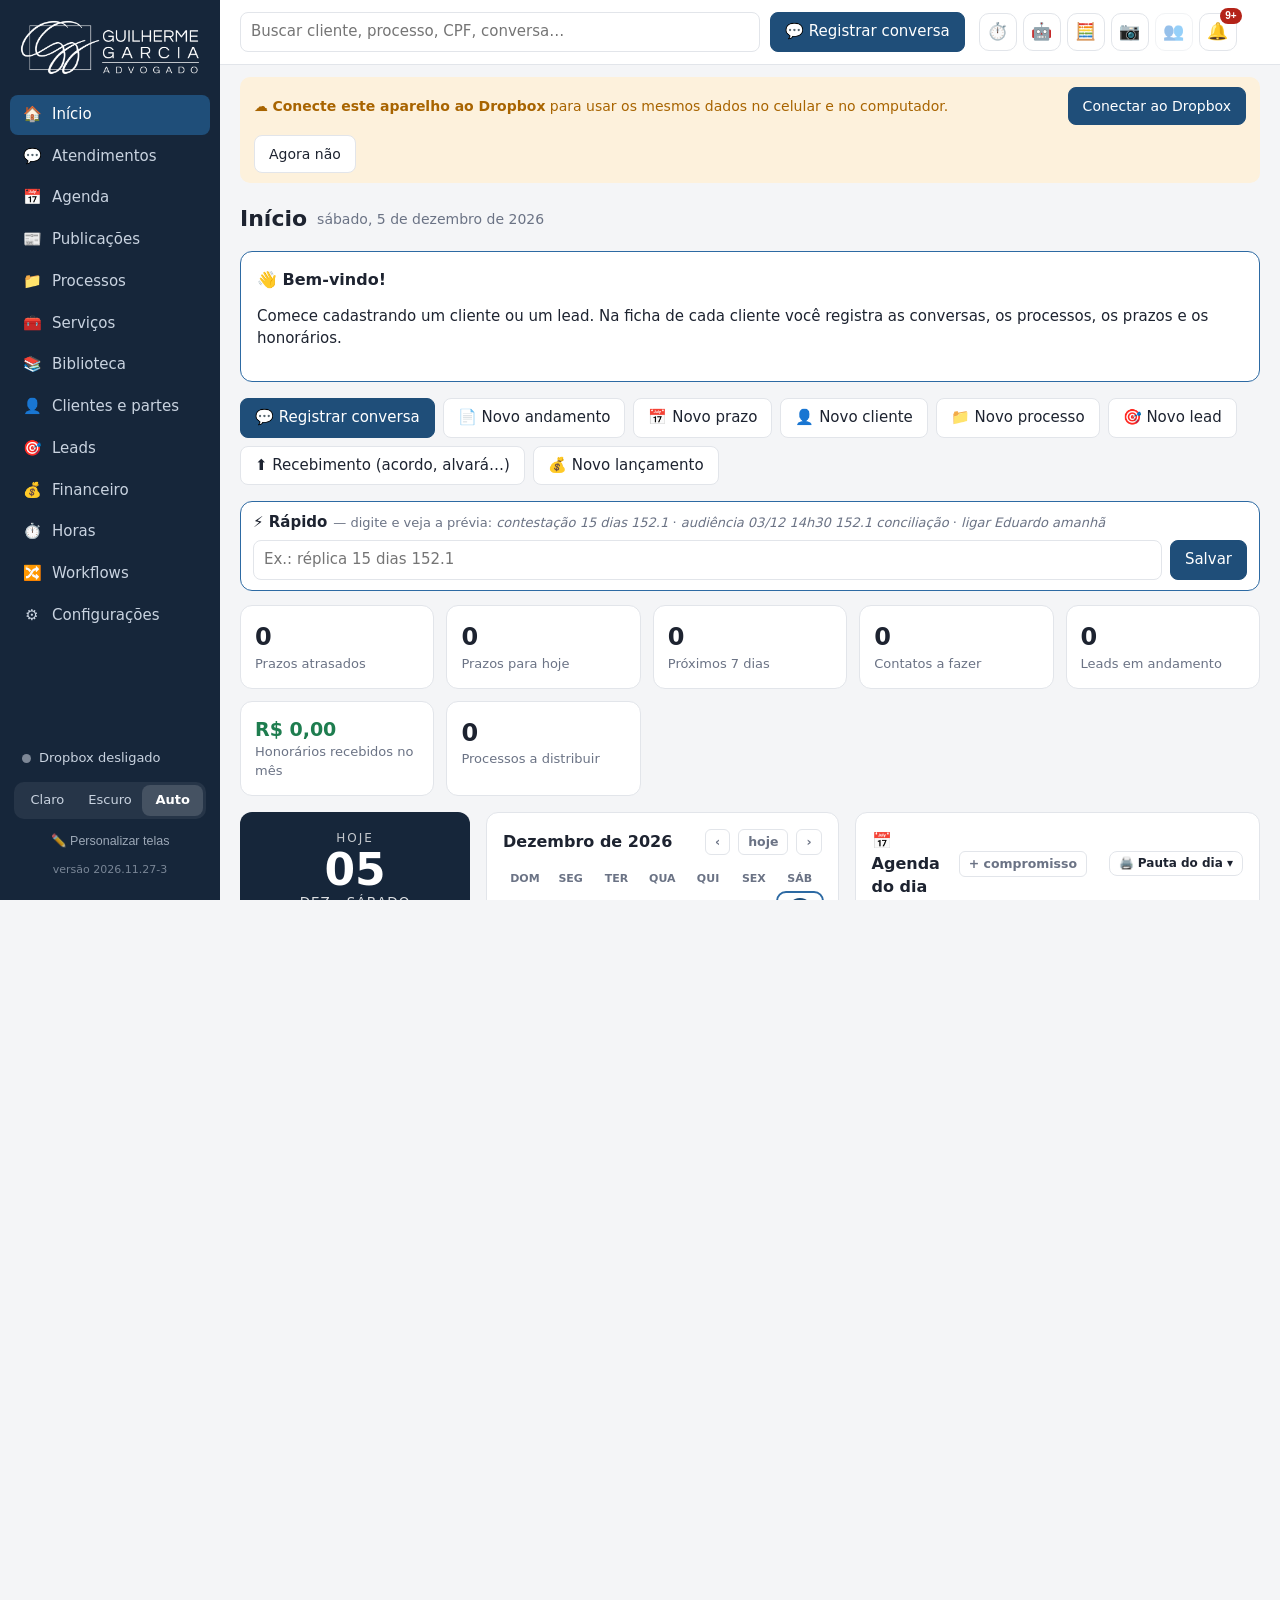
==== index.html @ a349a923 "Contatos (leads, retornos): caixa “Criar lembrete na Google Agenda” separada e desmarcada por padrão" ====
<!doctype html>
<html lang="pt-BR">
<head>
<meta charset="utf-8">
<meta name="viewport" content="width=device-width, initial-scale=1, viewport-fit=cover">
<meta name="theme-color" content="#16263a">
<meta name="apple-mobile-web-app-capable" content="yes">
<meta name="mobile-web-app-capable" content="yes">
<meta name="apple-mobile-web-app-status-bar-style" content="black">
<meta name="apple-mobile-web-app-title" content="Meu Escritório">
<link rel="manifest" href="manifest.webmanifest">
<link rel="apple-touch-icon" sizes="180x180" href="apple-touch-icon.png?v=2">
<link rel="apple-touch-icon-precomposed" sizes="180x180" href="apple-touch-icon-precomposed.png?v=2">
<link rel="icon" type="image/png" href="favicon-64.png?v=2">
<title>Meu Escritório</title>
<link rel="stylesheet" href="css/estilo.css?v=2026.11.27-3">
</head>
<body>
<div id="app">
  <aside id="side">
    <a class="brand" href="#/painel" title="Início"><img class="logo" alt="Guilherme Garcia Advogado"></a>
    <nav id="nav">
      <a href="#/painel" data-v="painel"><span class="ic">🏠</span>Início</a>
      <a href="#/conversas" data-v="conversas"><span class="ic">💬</span>Atendimentos<span class="count" id="cRet" hidden></span></a>
      <a href="#/agenda" data-v="agenda"><span class="ic">📅</span>Agenda<span class="count" id="cPrz" hidden></span></a>
      <a href="#/publicacoes" data-v="publicacoes"><span class="ic">📰</span>Publicações<span class="count" id="cPub" hidden></span></a>
      <a href="#/processos" data-v="processos"><span class="ic">📁</span>Processos</a>
      <a href="#/servicos" data-v="servicos"><span class="ic">🧰</span>Serviços</a>
      <a href="#/biblioteca" data-v="biblioteca"><span class="ic">📚</span>Biblioteca</a>
      <a href="#/pessoas" data-v="pessoas"><span class="ic">👤</span>Clientes e partes</a>
      <a href="#/leads" data-v="leads"><span class="ic">🎯</span>Leads<span class="count" id="cLead" hidden></span></a>
      <a href="#/financeiro" data-v="financeiro"><span class="ic">💰</span>Financeiro<span class="count" id="cFin" hidden></span></a>
      <a href="#/horas" data-v="horas"><span class="ic">⏱️</span>Horas</a>
      <a href="#/workflows" data-v="workflows"><span class="ic">🔀</span>Workflows<span class="count" id="bWf" hidden></span></a>
      <a href="#/config" data-v="config"><span class="ic">⚙️</span>Configurações</a>
    </nav>
    <div id="sideFoot">
      <button id="syncSide" data-act="syncSide" title="Sincronização com o Dropbox"><i class="dot"></i><span>Dropbox</span></button>
      <div class="temaSeg" role="group" aria-label="Aparência"><button data-act="temaSet" data-v="light">Claro</button><button data-act="temaSet" data-v="dark">Escuro</button><button data-act="temaSet" data-v="auto">Auto</button></div>
      <button class="menuOrg" data-act="menuOrg" title="Tela inicial (atalhos, indicadores, quadros) e menu lateral">✏️ Personalizar telas</button>
      <div id="versaoTxt" class="versao"></div>
    </div>
  </aside>
  <div id="sideBack"></div>
  <main>
    <header class="top">
      <button class="btn" id="menuBtn" aria-label="Menu">☰</button>
      <input id="busca" type="search" placeholder="Buscar cliente, processo, CPF, conversa…">
      <button class="btn" id="syncChip" data-act="syncChip" hidden></button>
      <button class="btn primary" id="quickConv" data-act="newConv" title="Atalho: Alt+N">💬 <span class="lbl">Registrar conversa</span></button>
      <div class="tbar" id="tbar"><span id="tsChip"></span><button class="ti" id="tsBtn" data-act="tsAbrir" title="Timesheet — cronômetro de horas">⏱️</button><button class="ti" id="asBtn" data-act="iaAbrir" title="Assistente IA (Claude)">🤖</button><button class="ti" id="clBtn" data-act="calcAbrir" title="Calculadora de prazos">🧮</button><button class="ti" id="dgBtn" data-act="digAbrir" title="Digitalizar documento (câmera ou imagem → PDF)">📷</button><button class="ti off" data-act="equipe" title="Comunicação interna (em breve)">👥</button><button class="ti" id="ntBtn" data-act="notifAbrir" title="Notificações">🔔<span class="bd" id="notifBd" hidden></span></button></div>
    </header>
    <div id="banner"></div>
    <div id="printHead"><img class="logo" alt="Guilherme Garcia Advogado"><div id="printInfo"></div></div>
    <section id="view"></section>
  </main>
</div>
<div id="modal" class="modal hidden"><div class="modal-box">
  <div class="modal-head"><h3 id="mTitle"></h3><button id="mClose" aria-label="Fechar">×</button></div>
  <form id="mForm" autocomplete="off"></form>
</div></div>
<nav id="tabbar" aria-label="Navegação">
  <a href="#/painel" data-v="painel"><span>🏠</span>Início</a>
  <a href="#/agenda" data-v="agenda"><span>📅</span>Agenda<b class="count" id="tbPrz" hidden></b></a>
  <div class="tbPlus"><button id="plusBtn" data-act="plusMenu" aria-label="Criar">+</button></div>
  <a href="#/processos" data-v="processos"><span>📁</span>Processos</a>
  <a href="#" data-v="menu" id="tbMenu"><span>☰</span>Mais<b class="count" id="tbMais" hidden></b></a>
</nav>
<div id="plusSheet" hidden><div class="psBox"><div class="psGr"></div><div class="psTit">Criar</div>
  <button data-act="rapidoAbrir"><i>⚡</i><span>Lançamento rápido<small>“contestação 15 dias 152.1”</small></span></button>
  <button data-act="newConv"><i>💬</i><span>Registrar conversa</span></button>
  <button data-act="tsAbrir"><i>⏱️</i><span>Cronômetro de horas</span></button>
  <button data-act="calcAbrir"><i>🧮</i><span>Calculadora de prazos</span></button>
  <button data-act="digAbrir"><i>📷</i><span>Digitalizar documento<small>foto → PDF, com recorte e filtros</small></span></button>
  <button data-act="newAnd"><i>📄</i><span>Novo andamento</span></button>
  <button data-act="newPrazo"><i>📅</i><span>Novo compromisso</span></button>
  <button data-act="newFin"><i>💰</i><span>Novo lançamento financeiro</span></button>
  <button data-act="newPessoa"><i>👤</i><span>Novo cliente</span></button>
</div></div>
<div id="bulk" hidden></div>
<div id="toast"></div>
<input type="file" id="importFile" accept=".json,application/json" hidden>

<script>
const VERSAO = '2026.11.27-3';
(function(){ try{ const t = localStorage.getItem('escritorio_tema'); if(t === 'light' || t === 'dark') document.documentElement.dataset.theme = t; }catch(e){} })();
</script>
<script src="js/aparencia.js?v=2026.11.27-3"></script>
<script src="js/logo.js?v=2026.11.27-3"></script>
<script src="js/base.js?v=2026.11.27-3"></script>
<script src="js/ia.js?v=2026.11.27-3"></script>
<script src="js/cadastros.js?v=2026.11.27-3"></script>
<script src="js/financeiro.js?v=2026.11.27-3"></script>
<script src="js/telas.js?v=2026.11.27-3"></script>
<script src="js/acoes.js?v=2026.11.27-3"></script>
<script src="js/plano-contas.js?v=2026.11.27-3"></script>
<script src="js/financeiro-contas.js?v=2026.11.27-3"></script>
<script src="js/participacoes.js?v=2026.11.27-3"></script>
<script src="js/financeiro-painel.js?v=2026.11.27-3"></script>
<script src="js/recebimentos.js?v=2026.11.27-3"></script>
<script src="js/servicos.js?v=2026.11.27-3"></script>
<script src="js/biblioteca.js?v=2026.11.27-3"></script>
<script src="js/relatorios.js?v=2026.11.27-3"></script>
<script src="js/dropbox.js?v=2026.11.27-3"></script>
<script src="js/publicacoes.js?v=2026.11.27-3"></script>
<script src="js/sugestao-prazos.js?v=2026.11.27-3"></script>
<script src="js/navegador.js?v=2026.11.27-3"></script>
<script src="js/timesheet.js?v=2026.11.27-3"></script>
<script src="js/campos.js?v=2026.11.27-3"></script>
<script src="js/pessoas-campos.js?v=2026.11.27-3"></script>
<script src="js/lote.js?v=2026.11.27-3"></script>
<script src="js/colunas.js?v=2026.11.27-3"></script>
<script src="js/notificacoes.js?v=2026.11.27-3"></script>
<script src="js/assistente.js?v=2026.11.27-3"></script>
<script src="js/calculadora.js?v=2026.11.27-3"></script>
<script src="js/digitalizar.js?v=2026.11.27-3"></script>
<script src="js/digitalizar-marcar.js?v=2026.11.27-3"></script>
<script src="js/importar-antigos.js?v=2026.11.27-3"></script>
<script src="js/cadastro-link.js?v=2026.11.27-3"></script>
<script src="js/compromissos.js?v=2026.11.27-3"></script>
<script src="js/workflows.js?v=2026.11.27-3"></script>
<script src="js/backup.js?v=2026.11.27-3"></script>
<script src="js/verificacao.js?v=2026.11.27-3"></script>
<script src="js/google-agenda.js?v=2026.11.27-3"></script>
<script src="js/rapido-e-celular.js?v=2026.11.27-3"></script>
<script src="js/publicacoes-fontes.js?v=2026.11.27-3"></script>
<script src="js/inicio.js?v=2026.11.27-3"></script>
</body>
</html>
---- css/estilo.css ----
/* Meu Escritório — visual (claro/escuro, celular, impressão) */
:root{
  --bg:#f4f5f7;--panel:#fff;--text:#1d2330;--muted:#6b7385;--line:#e2e5ea;
  --pri:#1f4e79;--pri2:#2d6aa3;--priSoft:#e7eff8;--ok:#1e7d4f;--okSoft:#e3f4ea;
  --warn:#a86400;--warnSoft:#fdf1dc;--bad:#b42318;--badSoft:#fde8e6;--side:#16263a;--sideText:#c9d3e0;
  --priText:#fff;--acc:var(--pri);--accText:#fff;--onSide:#fff;--sideHover:rgba(255,255,255,.07);--sideChip:rgba(255,255,255,.14);--sideLinha:rgba(255,255,255,.25);--sideAlerta:#ff8a80;--logoFiltro:invert(1);
}
@media (prefers-color-scheme: dark){:root:not([data-theme="light"]){
  --bg:#12161d;--panel:#1b212b;--text:#e6e9ef;--muted:#9aa3b2;--line:#2c3441;
  --pri:#5b9bd5;--pri2:#7fb2e0;--priSoft:#1f2d3d;--ok:#4cc38a;--okSoft:#17302a;
  --warn:#e3a33b;--warnSoft:#33281a;--bad:#f07167;--badSoft:#3a1f1f;--side:#0d1117;--sideText:#aeb8c6;}}
:root[data-theme="dark"]{
  --bg:#12161d;--panel:#1b212b;--text:#e6e9ef;--muted:#9aa3b2;--line:#2c3441;
  --pri:#5b9bd5;--pri2:#7fb2e0;--priSoft:#1f2d3d;--ok:#4cc38a;--okSoft:#17302a;
  --warn:#e3a33b;--warnSoft:#33281a;--bad:#f07167;--badSoft:#3a1f1f;--side:#0d1117;--sideText:#aeb8c6;color-scheme:dark}
:root[data-theme="light"]{color-scheme:light}
#temaBtn{font-size:16px;padding:6px 10px;line-height:1;margin-left:auto}
*{box-sizing:border-box}
html,body{margin:0;height:100%}
body{background:var(--bg);color:var(--text);font:15px/1.45 system-ui,-apple-system,"Segoe UI",Roboto,Arial,sans-serif}
a{color:var(--pri);text-decoration:none}a:hover{text-decoration:underline}
#app{display:flex;min-height:100vh}
aside{width:220px;flex-shrink:0;background:var(--side);color:var(--sideText);padding:18px 10px;position:sticky;top:0;height:100vh;overflow:auto}
.brand{display:block;padding:2px 10px 20px}
.brand img{display:block;width:100%;max-width:190px;filter:var(--logoFiltro)}
#printHead{display:none}
nav a{display:flex;gap:10px;align-items:center;white-space:nowrap;color:var(--sideText);padding:9px 12px;border-radius:8px;margin-bottom:2px}
nav a:hover{background:var(--sideHover);text-decoration:none}
nav a.on{background:var(--acc);color:var(--accText)}
nav .ic{width:20px;text-align:center}
nav .count{margin-left:auto;background:var(--bad);color:#fff;border-radius:10px;font-size:11px;padding:1px 7px;font-weight:600;min-width:20px;text-align:center}
nav .count.calm{background:var(--sideChip);color:var(--onSide)}
main{flex:1;min-width:0;display:flex;flex-direction:column}
header.top{display:flex;gap:10px;align-items:center;padding:12px 20px;background:var(--panel);border-bottom:1px solid var(--line);position:sticky;top:0;z-index:5}
#menuBtn{display:none}
#busca{flex:1;max-width:520px}
#view{padding:20px;max-width:1300px;width:100%}
h1{font-size:22px;margin:0 0 16px;display:flex;gap:10px;align-items:center;flex-wrap:wrap}
h1 .btn{font-size:14.5px;font-weight:400}
h1 small{font-size:14px;color:var(--muted);font-weight:400}
h2{font-size:16px;margin:0 0 12px;display:flex;align-items:center;gap:8px}
h2 .sp,.sp{flex:1}
input,select,textarea{font:inherit;color:var(--text);background:var(--panel);border:1px solid var(--line);border-radius:8px;padding:8px 10px;width:100%}
textarea{resize:vertical}
input:focus,select:focus,textarea:focus{outline:2px solid var(--pri2);outline-offset:-1px;border-color:transparent}
input[type=checkbox]{width:auto;transform:scale(1.2);cursor:pointer}
input[type=radio]{width:auto;flex:0 0 auto;transform:scale(1.15);cursor:pointer;margin:0}
.impParte{display:flex!important;gap:8px;align-items:center;justify-content:flex-start;padding:3px 0;cursor:pointer;font-weight:400}
.btn{font:inherit;border:1px solid var(--line);background:var(--panel);color:var(--text);padding:8px 14px;border-radius:8px;cursor:pointer;white-space:nowrap}
.btn:hover{border-color:var(--pri2)}
.btn.primary{background:var(--pri);border-color:var(--pri);color:var(--priText)}
.btn.primary:hover{background:var(--pri2)}
.btn.danger{color:var(--bad);border-color:var(--bad);background:transparent}
.btn.ok{background:var(--ok);border-color:var(--ok);color:#fff}
.mini{font:inherit;font-size:12.5px;border:1px solid var(--line);background:transparent;color:var(--muted);padding:3px 9px;border-radius:6px;cursor:pointer;white-space:nowrap}
.mini:hover{color:var(--pri);border-color:var(--pri)}
.card{background:var(--panel);border:1px solid var(--line);border-radius:12px;padding:16px;margin-bottom:16px}
.grid2{display:grid;grid-template-columns:1fr 1fr;gap:16px}
.grid2>.card{margin-bottom:0}
.cols{display:grid;grid-template-columns:3fr 2fr;gap:16px;align-items:start}
.stack>.card{margin-bottom:16px}
.stats{display:grid;grid-template-columns:repeat(auto-fit,minmax(170px,1fr));gap:12px;margin-bottom:16px}
.stat{background:var(--panel);border:1px solid var(--line);border-radius:12px;padding:14px;cursor:pointer;color:inherit}
.stat:hover{border-color:var(--pri2);text-decoration:none}
.stat .n{font-size:24px;font-weight:700}
.stat .l{color:var(--muted);font-size:13px}
.stat.bad .n{color:var(--bad)}.stat.warn .n{color:var(--warn)}.stat.ok .n{color:var(--ok)}
.quick{display:flex;gap:8px;flex-wrap:wrap;margin-bottom:16px}
.toolbar{display:flex;gap:8px;flex-wrap:wrap;margin-bottom:14px;align-items:center}
.toolbar input,.toolbar select{width:auto;min-width:160px}
.toolbar input[type=search]{flex:1;min-width:200px}
.toolbar input[type=checkbox]{min-width:0}
.toolbar .chk{white-space:nowrap}
table{width:100%;border-collapse:collapse}
th{text-align:left;font-size:12.5px;color:var(--muted);font-weight:600;padding:8px 10px;border-bottom:1px solid var(--line);white-space:nowrap}
td{padding:9px 10px;border-bottom:1px solid var(--line);vertical-align:top}
tr[data-href]{cursor:pointer}tr[data-href]:hover td{background:var(--priSoft)}
.tablewrap{overflow-x:auto}
.right{text-align:right}.nowrap{white-space:nowrap}
.muted{color:var(--muted)}.small{font-size:13px}
.tag{display:inline-block;font-size:11.5px;padding:1px 8px;border-radius:10px;background:var(--priSoft);color:var(--pri);white-space:nowrap;font-weight:500}
.tag.ok{background:var(--okSoft);color:var(--ok)}.tag.bad{background:var(--badSoft);color:var(--bad)}.tag.warn{background:var(--warnSoft);color:var(--warn)}.tag.grey{background:var(--bg);color:var(--muted)}
.li{display:flex;gap:10px;align-items:flex-start;padding:9px 0;border-bottom:1px solid var(--line)}
.li:last-child{border-bottom:0}
.li .grow{flex:1;min-width:0}
.li .sub{font-size:13px;color:var(--muted)}
.li.late b{color:var(--bad)}.li.today b{color:var(--warn)}
.li.done b{text-decoration:line-through;color:var(--muted)}
.empty{color:var(--muted);font-size:14px;padding:6px 0}
.tl{position:relative}
.tl-item{border-left:3px solid var(--pri);background:var(--bg);border-radius:0 10px 10px 0;padding:10px 14px;margin-bottom:10px}
.tl-item.and{border-left-color:var(--muted)}
.tl-item.lead{border-left-color:var(--warn)}
.tl-meta{font-size:12.5px;color:var(--muted);display:flex;gap:6px;flex-wrap:wrap;align-items:center}
.tl-title{font-weight:600;margin-top:3px}
.tl-body{margin-top:4px;white-space:normal;word-wrap:break-word}
.tl-next{margin-top:8px;font-size:13.5px;padding:6px 10px;border-radius:8px;background:var(--warnSoft);color:var(--warn);display:flex;gap:8px;align-items:center;flex-wrap:wrap}
.tl-next.done{background:var(--okSoft);color:var(--ok)}
.tl-next.late{background:var(--badSoft);color:var(--bad)}
.tl-actions{margin-top:6px;display:flex;gap:6px}
.info{display:grid;grid-template-columns:repeat(auto-fill,minmax(210px,1fr));gap:10px 20px}
.info > div > span:first-child{display:block;font-size:12px;color:var(--muted)}
.info .full{grid-column:1/-1}
.tabs{display:flex;gap:4px;border-bottom:1px solid var(--line);margin-bottom:14px;flex-wrap:wrap}
.tabs button{font:inherit;background:none;border:0;padding:9px 14px;cursor:pointer;color:var(--muted);border-bottom:2px solid transparent;margin-bottom:-1px}
.tabs button.on{color:var(--pri);border-bottom-color:var(--pri);font-weight:600}
.kanban{display:grid;grid-template-columns:repeat(6,minmax(200px,1fr));gap:12px;overflow-x:auto;padding-bottom:10px}
.kcol{background:var(--panel);border:1px solid var(--line);border-radius:12px;padding:10px;min-height:200px}
.kcol.over{outline:2px dashed var(--pri2)}
.kcol h3{font-size:13.5px;margin:0 0 10px;display:flex;justify-content:space-between}
.kcard{background:var(--bg);border:1px solid var(--line);border-radius:10px;padding:10px;margin-bottom:8px;cursor:grab;font-size:13.5px}
.kcard:hover{border-color:var(--pri2)}
.kcard b{display:block;font-size:14.5px}
.kcard .kact{display:flex;gap:4px;margin-top:6px}
#banner:empty{display:none}
.bn{margin:12px 20px 0;padding:10px 14px;border-radius:10px;background:var(--warnSoft);color:var(--warn);display:flex;gap:10px;align-items:center;flex-wrap:wrap;font-size:14px}
.bn.ok{background:var(--okSoft);color:var(--ok)}
.bn.bad{background:var(--badSoft);color:var(--bad)}
.modal{position:fixed;inset:0;background:rgba(10,15,25,.55);display:flex;align-items:flex-start;justify-content:center;padding:30px 12px;z-index:50;overflow:auto}
.modal.hidden{display:none}
.modal-box{background:var(--panel);border-radius:14px;width:100%;max-width:760px;box-shadow:0 20px 60px rgba(0,0,0,.3)}
.modal-head{display:flex;align-items:center;padding:14px 18px;border-bottom:1px solid var(--line)}
.modal-head h3{margin:0;flex:1;font-size:17px}
.modal-head button{font-size:24px;background:none;border:0;color:var(--muted);cursor:pointer;line-height:1}
#mForm{padding:16px 18px;display:grid;grid-template-columns:1fr 1fr;gap:12px 14px}
.fld label{display:block;font-size:13px;color:var(--muted);margin-bottom:4px}
.fld.full{grid-column:1/-1}
.fld .row{display:flex;gap:6px}
.chk{display:flex!important;gap:8px;align-items:center;color:var(--text)!important;font-size:14.5px!important;cursor:pointer}
.mfoot{grid-column:1/-1;display:flex;gap:8px;padding-top:6px;border-top:1px solid var(--line);margin-top:4px;padding-top:14px}
.sect{grid-column:1/-1;font-weight:600;font-size:13.5px;color:var(--pri);border-top:1px dashed var(--line);padding-top:10px;margin-top:2px}
.calc{display:flex;gap:6px;align-items:center;flex-wrap:wrap;font-size:13px;color:var(--muted);background:var(--bg);padding:8px 10px;border-radius:8px}
.calc input,.calc select{width:auto;padding:4px 6px}
#bulk{position:fixed;bottom:16px;left:50%;transform:translateX(-50%);background:var(--panel);border:2px solid var(--pri);border-radius:12px;padding:10px 14px;display:flex;gap:10px;align-items:center;flex-wrap:wrap;box-shadow:0 10px 30px rgba(0,0,0,.25);z-index:45;width:max-content;max-width:calc(100% - 24px)}
body.hasbulk #view{padding-bottom:110px}
#bulk[hidden]{display:none}
td.sel,th.sel{width:28px;padding-right:0}
#toast{position:fixed;bottom:20px;left:50%;transform:translateX(-50%);background:var(--side);color:var(--onSide);padding:10px 18px;border-radius:10px;box-shadow:0 8px 24px rgba(0,0,0,.25);opacity:0;transition:opacity .25s;pointer-events:none;z-index:60}
#toast.show{opacity:1}
.hl{background:var(--warnSoft)}
.hojeWrap{display:grid;grid-template-columns:230px minmax(300px,1fr) minmax(320px,1.15fr);gap:16px;margin-bottom:16px}
.hojeBox{background:var(--side);color:var(--onSide);border-radius:12px;padding:18px 16px;display:flex;flex-direction:column}
.hojeBox .lbl{font-size:12px;letter-spacing:2px;opacity:.75;text-align:center}
.hojeBox .dia{font-size:44px;font-weight:700;text-align:center;line-height:1.05}
.hojeBox .mes{font-size:13.5px;text-align:center;opacity:.85;margin-bottom:14px;text-transform:uppercase;letter-spacing:1px}
.hojeBox a{display:flex;justify-content:space-between;align-items:center;color:var(--onSide);padding:8px 2px;border-bottom:1px dashed var(--sideLinha);font-size:13.5px}
.hojeBox a:hover{text-decoration:none;background:var(--sideHover)}
.hojeBox a b{font-size:17px;min-width:26px;text-align:right}
.hojeBox a.alerta b{color:var(--sideAlerta)}
.calGrid{display:grid;grid-template-columns:repeat(7,1fr);gap:2px;text-align:center}
.calGrid .dw{font-size:11px;color:var(--muted);font-weight:600;padding:4px 0}
.calGrid .d{padding:5px 0 3px;border-radius:8px;cursor:pointer;font-size:13.5px;min-height:38px}
.calGrid .d:hover{background:var(--priSoft)}
.calGrid .d.fora{color:var(--muted);opacity:.45}
.calGrid .d.fds{color:var(--muted)}
.calGrid .d.fer{color:var(--bad)}
.calGrid .d.hoje span.n{background:var(--pri);color:var(--priText);border-radius:50%;display:inline-block;width:26px;height:26px;line-height:26px}
.calGrid .d.sel{outline:2px solid var(--pri2)}
.dots{display:flex;gap:2px;justify-content:center;margin-top:2px;height:6px}
.dots i,.legenda i{width:6px;height:6px;border-radius:50%;display:inline-block}
.c-prazo{background:var(--bad)}.c-aud{background:var(--warn)}.c-ret{background:var(--pri2)}.c-fin{background:var(--ok)}.c-reu{background:#8e6bbf}
.legenda{display:flex;gap:12px;flex-wrap:wrap;font-size:11.5px;color:var(--muted);margin-top:8px}
.legenda span{display:inline-flex;gap:4px;align-items:center}
.agItem{display:flex;gap:10px;padding:9px 0;border-bottom:1px solid var(--line);align-items:flex-start}
.agItem:last-child{border-bottom:0}
.agItem .hr{min-width:46px;font-weight:700;font-size:13px;color:var(--pri)}
.agItem .bar{width:4px;align-self:stretch;border-radius:4px}
.clamp{display:-webkit-box;-webkit-line-clamp:3;-webkit-box-orient:vertical;overflow:hidden}
.verMais{font:inherit;font-size:12.5px;color:var(--pri);cursor:pointer;background:none;border:0;padding:0;margin-top:2px}
.pgrid{display:grid;grid-template-columns:repeat(3,minmax(0,1fr));gap:6px 16px}
.pgrid label{display:flex;gap:8px;align-items:center;font-size:14px;color:var(--text);cursor:pointer}
.psec{font-weight:700;margin:14px 0 8px;padding-bottom:6px;border-bottom:1px solid var(--line)}
@media (max-width:1100px){.hojeWrap{grid-template-columns:230px 1fr}.hojeWrap>.agenda{grid-column:1/-1}}
@media (max-width:640px){.hojeWrap{grid-template-columns:1fr}.pgrid{grid-template-columns:1fr}}
@media print{.personalizar,.verMais{display:none!important}.clamp{display:block;-webkit-line-clamp:unset}}
.lsBox{display:grid;grid-template-columns:260px 1fr;gap:16px;align-items:start}.lsNav a{display:block;padding:8px 10px;border-radius:8px;color:var(--text);font-size:14px}.lsNav a:hover{background:var(--bg);text-decoration:none}.lsNav a.on{background:var(--priSoft);color:var(--pri);font-weight:600}
.lsItem{display:flex;gap:6px;align-items:center;padding:6px 0;border-bottom:1px solid var(--line)}.lsItem .lsV{flex:1}.lsItem .lsV[readonly]{background:var(--bg);color:var(--muted)}
@media (max-width:760px){.lsBox{grid-template-columns:1fr}}
.seg{display:inline-flex;border:1px solid var(--line);border-radius:9px;overflow:hidden}.seg button{font:inherit;font-size:13.5px;border:0;background:var(--panel);padding:7px 14px;cursor:pointer;color:var(--muted)}.seg button.on{background:var(--pri);color:var(--priText)}
.bigCal{display:grid;grid-template-columns:repeat(7,minmax(0,1fr));border:1px solid var(--line);border-radius:10px;overflow:hidden}
.bigCal .h{background:var(--bg);font-size:12px;font-weight:600;color:var(--muted);padding:6px;text-align:center;border-bottom:1px solid var(--line);text-transform:capitalize}
.bigCal .c{min-height:104px;border-right:1px solid var(--line);border-bottom:1px solid var(--line);padding:4px 5px;font-size:12px;cursor:pointer}
.bigCal .c:hover{background:var(--priSoft)}.bigCal .c:nth-child(7n){border-right:0}.bigCal .c.fora{background:var(--bg);opacity:.55}.bigCal .c .dn{text-align:right;color:var(--muted);font-size:12px}.bigCal .c.fer .dn{color:var(--bad)}.bigCal .c.hoje .dn b{background:var(--pri);color:var(--priText);border-radius:50%;padding:1px 6px}
.chip{display:block;border-radius:5px;padding:2px 5px;margin-top:3px;font-size:11.5px;white-space:nowrap;overflow:hidden;text-overflow:ellipsis;color:#fff;cursor:pointer}
.chip.calBar{border-radius:0;margin-left:-5px;margin-right:-6px;position:relative;white-space:nowrap}.chip.calBar.bIni{margin-left:0;border-top-left-radius:5px;border-bottom-left-radius:5px}.chip.calBar.bFim{margin-right:0;border-top-right-radius:5px;border-bottom-right-radius:5px}
.chip.calVazio{visibility:hidden;pointer-events:none}.chip.calFatal{background:#c0392b;font-weight:600}
.kb{display:grid;gap:10px;overflow-x:auto;padding:12px;border-radius:14px;background:linear-gradient(160deg,#16263a,#2b3f55)}
.kbc{background:#1f2933;border-radius:12px;padding:10px;color:#e6e9ef;align-self:start;min-height:80px}.kbc.over{outline:2px dashed #7fb2e0}
.kbc h3{font-size:13.5px;margin:2px 4px 10px;display:flex;justify-content:space-between;gap:6px}
.kcd{background:#2d3a46;border-radius:9px;padding:8px 10px;margin-bottom:8px;font-size:13.5px;line-height:1.35;cursor:grab}.kcd:hover{background:#34445a}.kcd.feito{opacity:.55}.kcd.feito .ktit{text-decoration:line-through}
.kcd .lb{height:6px;width:42px;border-radius:4px;margin-top:4px}.kcd .ktit{cursor:pointer;margin:4px 0}
.kcd .meta{display:flex;gap:6px;align-items:center;margin-top:4px;font-size:12px;flex-wrap:wrap}
.kcd .kbtn{color:#cfd6de;border-color:#56677a;padding:1px 7px}.kcd .kbtn:hover{color:#fff;border-color:#9fb3c8}
.due{border-radius:5px;padding:1px 6px;font-size:12px}.due.late{background:#c0392b;color:#fff}.due.ok{background:#2e9d5a;color:#fff}.due.n{color:#b9c2cc}
.kbadd{color:#b9c2cc;font-size:13.5px;padding:6px 4px;cursor:pointer}.kbadd:hover{color:#fff}
.mstrip{display:flex;gap:6px;overflow-x:auto}.mstrip .m{min-width:90px;border:1px solid var(--line);border-radius:10px;padding:6px;text-align:center;font-size:12px;background:var(--panel);cursor:pointer}.mstrip .m:hover{border-color:var(--pri2)}.mstrip .m b{display:block;font-size:13px}.mstrip .m.atual{border-color:var(--pri2)}.mstrip .m.on{background:var(--pri);color:var(--priText);border-color:var(--pri)}.mstrip .m .up{color:var(--ok)}.mstrip .m .dn{color:var(--bad)}.mstrip .m .pd{opacity:.7}.mstrip .m.on .up,.mstrip .m.on .dn{color:#fff}
.fin3{grid-template-columns:repeat(3,minmax(0,1fr))!important;margin-top:4px}
.cmp{display:flex;gap:18px;align-items:flex-end;height:150px;padding:0 10px}.cmp .g{flex:1;display:flex;flex-direction:column;align-items:center;font-size:12px;text-align:center}.cmp .bars{display:flex;gap:6px;align-items:flex-end;height:120px}.cmp .bars div{width:26px;border-radius:4px 4px 0 0}
.var{font-size:12px;border-radius:10px;padding:1px 7px;white-space:nowrap}.var.up{background:var(--okSoft);color:var(--ok)}.var.dn{background:var(--badSoft);color:var(--bad)}
@media (max-width:1100px){.fin3{grid-template-columns:1fr!important}}
.iaBox{background:var(--warnSoft);border:1px solid rgba(168,100,0,.25);border-radius:12px;padding:12px 14px}.iaBox.iaOff{padding:10px 14px}
.iaFiles{display:flex;gap:6px;flex-wrap:wrap;margin-top:8px}.iaChip{display:inline-flex;gap:6px;align-items:center;background:var(--panel);border:1px solid var(--line);border-radius:8px;padding:3px 6px;font-size:12.5px}.iaChip img{height:28px;border-radius:4px}.iaChip button{border:0;background:none;cursor:pointer;color:var(--muted)}
.iaFill input,.iaFill select,.iaFill textarea,input.iaFill,select.iaFill,textarea.iaFill{background:var(--warnSoft)!important;border-color:var(--warn)!important}
#syncChip{font-size:13px;padding:7px 10px;white-space:nowrap}
#syncChip.sBad{border-color:var(--bad);color:var(--bad)}
#syncChip.sOk{color:var(--ok)}
#sideBack{display:none}
@media (max-width:900px){
  #sideBack.on{display:block;position:fixed;inset:0;background:rgba(0,0,0,.35);z-index:47}
  aside{position:fixed;left:-240px;z-index:48;transition:left .2s}  /* acima da barra de baixo, para o rodapé (Dropbox e aparência) ficar visível */
  aside.open{left:0;box-shadow:0 0 40px rgba(0,0,0,.4)}
  #menuBtn{display:inline-block}
  .grid2,.cols{grid-template-columns:1fr}
  #mForm{grid-template-columns:1fr}
  #view{padding:14px}
  header.top{padding:10px 14px}
  #quickConv .lbl{display:none}
}
@media (max-width:640px){
  input,select,textarea{font-size:16px}
  body{font-size:14.5px}
  header.top{gap:6px;padding:8px 10px;padding-top:max(8px, env(safe-area-inset-top))}
  #busca{min-width:0}
  #syncChip .lbl{display:none}
  #view{padding:10px 10px 90px}
  h1{font-size:19px;gap:6px}
  h1 .btn{font-size:13px;padding:6px 10px}
  .card{padding:12px;border-radius:10px}
  .stats{grid-template-columns:repeat(2,minmax(0,1fr));gap:8px}
  .stat{padding:10px}.stat .n{font-size:18px!important}
  th,td{padding:7px 6px}
  table{font-size:13.5px}
  .toolbar input,.toolbar select{min-width:0;flex:1 1 140px}
  .modal{padding:0}
  .modal-box{border-radius:0;min-height:100vh;max-width:none}
  #mForm{padding:12px}
  .mfoot{position:sticky;bottom:0;background:var(--panel);padding-bottom:max(12px, env(safe-area-inset-bottom))}
  .bn{margin:8px 10px 0}
  .kanban{grid-template-columns:repeat(6,minmax(230px,1fr))}
  .tabs button{padding:8px 9px;font-size:13.5px}
  #bulk{bottom:8px;gap:6px;padding:8px}
  #bulk .btn{padding:6px 9px;font-size:13px}
}
@media print{
  aside,header.top,#banner,#bulk,#toast,.btn,.mini,.tabs,.quick,.tl-actions,.toolbar,td.sel,th.sel,.kact,details,.noprint{display:none!important}
  #printHead{display:flex!important;justify-content:space-between;align-items:flex-end;border-bottom:1.5px solid #000;padding:0 0 10px;margin:0 0 16px}
  #printHead img{height:64px;width:auto;filter:none}
  #printInfo{font-size:11px;color:#444;text-align:right}
  #view{padding:0;max-width:none}.tablewrap{overflow:visible}
  a{color:#000;text-decoration:none}.tag{border:1px solid #bbb}
  .stat{border:1px solid #ccc;break-inside:avoid}.tl-item,.li,tr{break-inside:avoid}
  @page{margin:14mm}
  body{background:#fff;color:#000}.card{border:0;padding:0}
}

/* ===== Celular / app ===== */
html{-webkit-text-size-adjust:100%;text-size-adjust:100%;background:var(--bg);overflow-x:hidden;overscroll-behavior:none}
body{overflow-x:hidden;overscroll-behavior:none;-webkit-tap-highlight-color:transparent}
main{overflow-x:clip}
#app{min-height:100dvh}
.mstrip{min-width:0;scrollbar-width:thin}
.modal{overscroll-behavior:contain}
#tabbar{display:none}
@media (max-width:900px){
  aside{height:100dvh;padding-top:max(18px, env(safe-area-inset-top));padding-bottom:max(18px, env(safe-area-inset-bottom));overscroll-behavior:contain}
  header.top{padding-left:max(14px, env(safe-area-inset-left));padding-right:max(14px, env(safe-area-inset-right))}
  #view{padding-left:max(14px, env(safe-area-inset-left));padding-right:max(14px, env(safe-area-inset-right))}
}
@media (max-width:640px){
  header.top{padding-left:max(10px, env(safe-area-inset-left));padding-right:max(10px, env(safe-area-inset-right))}
  #view{padding-left:max(10px, env(safe-area-inset-left));padding-right:max(10px, env(safe-area-inset-right));padding-bottom:calc(84px + env(safe-area-inset-bottom))}
  #tabbar{display:flex;position:fixed;left:0;right:0;bottom:0;z-index:30;background:var(--panel);border-top:1px solid var(--line);padding:4px max(4px, env(safe-area-inset-right)) max(4px, env(safe-area-inset-bottom)) max(4px, env(safe-area-inset-left));box-shadow:0 -4px 16px rgba(0,0,0,.06)}
  #tabbar a{flex:1;display:flex;flex-direction:column;align-items:center;gap:1px;padding:5px 2px;font-size:11px;color:var(--muted);border-radius:8px;position:relative;text-decoration:none}
  #tabbar a span{font-size:19px;line-height:1.1}
  #tabbar a.on{color:var(--pri);font-weight:600;background:var(--priSoft)}
  #tabbar .count{position:absolute;top:1px;left:calc(50% + 6px);background:var(--bad);color:#fff;border-radius:9px;font-size:10px;padding:0 5px;font-weight:600;line-height:16px;min-width:16px;text-align:center}
  #tabbar .count.calm{background:var(--muted)}
  #toast{bottom:calc(78px + env(safe-area-inset-bottom));max-width:calc(100vw - 24px)}
  #toastU{left:12px!important;right:12px;width:auto!important;max-width:none!important;transform:none!important;bottom:calc(78px + env(safe-area-inset-bottom))!important;justify-content:space-between}
  #bulk{bottom:calc(74px + env(safe-area-inset-bottom));max-width:calc(100vw - 16px)}
  h1 .sp{flex-basis:100%;height:0}
  h2{flex-wrap:wrap}
  .quick{display:grid;grid-template-columns:1fr 1fr;gap:6px}
  .quick .btn{white-space:normal;text-align:left;padding:9px 10px;font-size:13.5px}
  .tabs{flex-wrap:nowrap;overflow-x:auto;scrollbar-width:none;-webkit-overflow-scrolling:touch}
  .tabs::-webkit-scrollbar{display:none}
  .tabs button{flex-shrink:0}
  .kb{grid-template-columns:none!important;grid-auto-flow:column;grid-auto-columns:82%;scroll-snap-type:x mandatory;padding:10px}
  .kb>.kbc{scroll-snap-align:start}
  .mstrip{scroll-snap-type:x proximity}.mstrip .m{scroll-snap-align:start;min-width:84px}
  .mini{padding:5px 10px}
  .seg{max-width:100%;overflow-x:auto}.seg button{padding:7px 11px;flex-shrink:0}
  .modal-box{min-height:100dvh;padding-top:env(safe-area-inset-top)}
  .modal-head{position:sticky;top:0;background:var(--panel);z-index:2}
  .mfoot{padding-bottom:max(12px, env(safe-area-inset-bottom))}
  img,video,canvas{max-width:100%}
  pre,code{white-space:pre-wrap;word-break:break-word}
}
@media print{#tabbar,#plusSheet,#sideFoot,#novaVersao{display:none!important}}
#novaVersao{position:fixed;left:50%;transform:translateX(-50%);top:calc(10px + env(safe-area-inset-top));z-index:60;background:var(--panel);border:2px solid var(--pri);border-radius:12px;padding:8px 10px 8px 14px;display:flex;gap:10px;align-items:center;box-shadow:0 10px 30px rgba(0,0,0,.25);font-size:14px;width:max-content;max-width:calc(100vw - 20px)}
/* ===== barra lateral: Dropbox e aparência ===== */
aside{display:flex;flex-direction:column}
#sideFoot{margin-top:auto;padding:14px 4px 4px;display:grid;gap:10px}
.versao{font-size:11px;color:var(--sideText);opacity:.55;text-align:center}
.card .temaSeg{background:var(--bg);max-width:320px}.card .temaSeg button{color:var(--text)}.card .temaSeg button.on{background:var(--pri);color:var(--priText)}
#syncSide{display:flex;align-items:center;gap:8px;background:none;border:0;color:var(--sideText);font:inherit;font-size:13px;padding:4px 8px;cursor:pointer;text-align:left;border-radius:6px}
#syncSide:hover{background:var(--sideHover)}
#syncSide .dot{width:9px;height:9px;border-radius:50%;background:#7d8796;flex:none;transition:background .3s}
#syncSide.s-ok .dot{background:#3fb950}#syncSide.s-salvando .dot{background:#e3a33b}#syncSide.s-erro .dot{background:#f07167}#syncSide.s-erro{color:var(--sideAlerta)}
.temaSeg{display:grid;grid-template-columns:repeat(3,1fr);background:var(--sideHover);border-radius:10px;padding:3px;gap:2px}
.temaSeg button{font:inherit;font-size:13px;border:0;background:none;color:var(--sideText);padding:6px 4px;border-radius:8px;cursor:pointer}
.temaSeg button.on{background:var(--sideChip);color:var(--onSide);font-weight:600}
/* ===== ⚡ rápido ===== */
.rapido{background:var(--panel);border:1.5px solid var(--pri2);border-radius:12px;padding:10px 12px;margin-bottom:14px}
.rapTop{display:flex;gap:6px;align-items:baseline;flex-wrap:wrap;margin-bottom:6px}
.rapLinha{display:flex;gap:8px}.rapLinha input{flex:1;min-width:0}
.rapPrev{margin-top:8px;background:var(--priSoft);border-radius:10px;padding:8px 10px;font-size:13.5px}
.rapPrev .r{display:flex;gap:6px;padding:2px 0}
/* ===== botão + e menu de criação ===== */
#plusSheet{position:fixed;inset:0;z-index:45;background:rgba(10,15,25,.45)}
#plusSheet[hidden]{display:none}
.psBox{position:absolute;left:0;right:0;bottom:0;background:var(--panel);border-radius:20px 20px 0 0;padding:10px 14px calc(78px + env(safe-area-inset-bottom))}
.psGr{width:40px;height:4px;background:var(--line);border-radius:3px;margin:0 auto 10px}
.psTit{font-weight:650;margin:0 0 4px 6px}
.psBox button{display:flex;gap:12px;align-items:center;width:100%;background:none;border:0;border-bottom:1px solid var(--line);padding:11px 6px;font:inherit;font-size:15px;color:var(--text);text-align:left;cursor:pointer}
.psBox button:last-child{border-bottom:0}.psBox i{font-style:normal;font-size:20px;width:28px;text-align:center}.psBox small{display:block;color:var(--muted);font-size:12px}
.tbPlus{display:none}
.cv{display:contents}
@media (max-width:640px){
  #tabbar{z-index:46}
  .tbPlus{display:flex;flex:1;justify-content:center}
  #plusBtn{width:52px;height:52px;margin-top:-22px;border-radius:50%;background:var(--pri);color:var(--priText);border:4px solid var(--bg);font-size:30px;line-height:1;cursor:pointer;box-shadow:0 6px 16px rgba(31,78,121,.4);transition:transform .2s}
  #plusBtn.aberto{transform:rotate(45deg)}
  .rapTop .small{display:none}
  /* tabelas viram cartões */
  .tablewrap{overflow:visible}
  table.stack{font-size:14px}
  table.stack thead{display:none}
  table.stack tr{display:block;position:relative;padding:10px 2px;border-top:1px solid var(--line)}
  table.stack tbody tr:first-child{border-top:0}
  table.stack td{display:flex;justify-content:space-between;align-items:baseline;gap:12px;border:0;padding:2px 0;text-align:right;white-space:normal}
  table.stack td::before{content:attr(data-label);color:var(--muted);font-size:12.5px;text-align:left;font-weight:500;flex:none}
  table.stack td[data-label=""]::before{content:none}
  table.stack td[data-label=""]{justify-content:flex-end}
  table.stack td:first-child:not(.sel){justify-content:flex-start;text-align:left;font-size:15px;font-weight:650;padding-bottom:4px}
  table.stack td:first-child:not(.sel)::before{content:none}
  table.stack td.sel{position:absolute;top:10px;left:0;padding:0}
  table.stack td.sel + td{padding-left:28px}
  table.stack td.hideM, table.stack td:empty{display:none}
  table.stack td .small, table.stack td .sub{text-align:right}
  table.stack td .cv{display:block;min-width:0;text-align:right}
  table.stack td:first-child:not(.sel) .cv{text-align:left}
  .card.tablewrap{padding:4px 12px}
}


/* ===== prazo sugerido (publicações) e lançamento em lote ===== */
.sugPz{margin-top:8px;background:var(--priSoft);border-radius:8px;padding:7px 10px;font-size:13.5px}
.sugPz.urg{background:var(--badSoft);color:var(--bad)}
.sugPz.neutro{background:var(--bg);color:var(--muted)}
.loteLista{display:grid;gap:8px}
.lote{border:1px solid var(--line);border-radius:10px;padding:9px 10px;background:var(--panel)}
.lote.semProc{opacity:.65}
.loteTop{display:flex;gap:8px;align-items:flex-start;cursor:pointer;font-weight:400}
.loteTop input{margin-top:3px}
.loteCampos{display:flex;gap:6px;flex-wrap:wrap;align-items:center;margin:7px 0 4px 26px}
.loteCampos .lTit{flex:1 1 220px;min-width:0}.loteCampos .lData{width:auto}.loteCampos .lHora{width:auto}
.loteCampos label{display:flex;gap:5px;align-items:center;font-weight:400;white-space:nowrap}

/* ===== atualizar pelo navegador ===== */
.navPre{white-space:pre-wrap;word-break:break-word;background:var(--bg);border:1px solid var(--line);border-radius:8px;padding:10px;font-size:12px;max-height:340px;overflow:auto}

/* ===== processos vinculados ===== */
.tl-vinc{font-size:12px;color:var(--muted);margin:10px 0 -2px;padding-left:2px}
.tl-vinc a{color:var(--muted);text-decoration:underline}

/* ===== leads: rolagem nas colunas ===== */
.kcards{max-height:480px;min-height:60px;overflow-y:auto;padding-right:2px;scrollbar-width:thin}
.kOrdem{display:flex;gap:4px;margin:-4px 0 8px}.kOrdem select{font-size:12px;padding:3px 6px;flex:1;min-width:0}
.kPin{opacity:.45;padding:3px 6px}.kPin.on{opacity:1;border-color:var(--pri);background:var(--priSoft)}

/* ===== personalizar área de trabalho: listas ordenáveis ===== */
.pList{display:grid;gap:4px}
.pRow{display:flex;align-items:center;gap:6px;border:1px solid var(--line);border-radius:8px;padding:5px 8px;background:var(--panel)}
.pRow label{margin:0;font-weight:400}
.pRow .mini{padding:2px 7px}
/* calendário: dica ao passar o mouse (feriado + 1º compromisso) */
.calGrid .d{position:relative}
.calTip{display:none;position:absolute;bottom:calc(100% + 4px);left:50%;transform:translateX(-50%);z-index:30;width:max-content;max-width:230px;background:#2f3a48;color:#fff;border-radius:8px;padding:7px 10px;font-size:12px;line-height:1.35;text-align:left;box-shadow:0 4px 14px rgba(0,0,0,.25);pointer-events:none;white-space:normal}
.calTip.esq{left:0;transform:none}.calTip.dir{left:auto;right:0;transform:none}
.calTip .tFer{color:#ffb4b4;font-weight:600}.calTip .tFer+div{margin-top:4px}
.calTip .tSub{opacity:.75;font-size:11px}.calTip .tMais{margin-top:4px;font-size:11px;color:#cfe2ff}
@media (hover:hover){.calGrid .d:hover .calTip{display:block}}
.legenda .mini{font-size:11.5px}
/* Google Agenda: cores por tipo */
.gcCores{display:grid;grid-template-columns:repeat(2,minmax(0,1fr));gap:6px 16px}
.gcCores label{display:flex;align-items:center;gap:8px;font-size:13.5px}.gcCores label span{flex:1}
.gcBola{width:14px;height:14px;border-radius:50%;border:2px solid var(--line);flex:none}
@media (max-width:700px){.gcCores{grid-template-columns:1fr}}
.gcFmt{display:grid;gap:6px}
.gcOpt{display:flex!important;gap:8px;align-items:flex-start;padding:7px 10px;border:1px solid var(--line);border-radius:10px;cursor:pointer;font-size:14px}
.gcOpt:has(input:checked){border-color:var(--pri);background:var(--priSoft)}
.gcOpt input{margin-top:3px}
.gcExs{display:flex;flex-direction:column;gap:1px;font-size:12px;color:var(--muted);margin-top:3px}
#gcExCustom{margin-top:6px}
.gcLt{display:grid;gap:6px}
.gcLtRow,.gcTp{border:1px solid var(--line);border-radius:10px;padding:6px 10px}
.gcLtHead{display:flex;align-items:center;gap:8px;font-size:14px}.gcLtHead span{flex:1}
.gcLtBox{padding:4px 0 4px}
/* barra de ferramentas do topo + cronômetro (timesheet) */
.tbar{display:flex;gap:6px;align-items:center;margin-left:4px}
.tbar .ti{position:relative;width:38px;height:38px;border-radius:10px;border:1px solid var(--line);background:var(--panel);display:grid;place-items:center;font-size:17px;cursor:pointer;padding:0;color:inherit}
.tbar .ti:hover{border-color:var(--pri2)}
.tbar .ti.on{background:var(--priSoft);border-color:var(--pri)}
.tbar .ti.off{opacity:.45}
#tsChip:empty{display:none}
.tchip{display:flex;align-items:center;gap:8px;border:1px solid #16a34a;background:#e9f9ef;color:#166534;border-radius:10px;padding:0 6px 0 10px;height:38px;font-size:13px;font-weight:600;white-space:nowrap;cursor:pointer;max-width:420px}
.tchip .nm{overflow:hidden;text-overflow:ellipsis;min-width:0}
.tchip .dot{width:8px;height:8px;border-radius:50%;background:#16a34a;box-shadow:0 0 0 3px #16a34a33;flex:none;animation:tsPulse 1.6s infinite}
.tchip b{font-variant-numeric:tabular-nums;font-size:14px}
.tchip button{border:0;background:#16a34a;color:#fff;border-radius:6px;padding:3px 7px;font-size:12px;cursor:pointer;flex:none}
.tchip.pausa{border-color:#d97706;background:#fff4e0;color:#92400e}.tchip.pausa .dot{background:#d97706;animation:none;box-shadow:none}.tchip.pausa button{background:#d97706}
@keyframes tsPulse{50%{box-shadow:0 0 0 6px #16a34a11}}
:root[data-theme="dark"] .tchip{background:#0f2e1c;color:#86efac}
@media (prefers-color-scheme:dark){:root:not([data-theme="light"]) .tchip{background:#0f2e1c;color:#86efac}}
.tsBig{font-size:40px;font-weight:700;text-align:center;font-variant-numeric:tabular-nums;letter-spacing:1px;padding:4px 0 10px}
.btn.ok{background:#16a34a;border-color:#16a34a;color:#fff}
.hBar{margin:8px 0}.hBarT{display:flex;gap:8px;font-size:13.5px}.hBarT span{flex:1;min-width:0;overflow:hidden;text-overflow:ellipsis;white-space:nowrap}
.hBarB{height:8px;background:var(--bg);border-radius:6px;margin-top:3px}.hBarB i{display:block;height:8px;background:var(--pri);border-radius:6px;min-width:3px}
@media (max-width:900px){.tbar .ti.off,#clBtn,#dgBtn{display:none}.tchip .nm{display:none}.tchip{gap:6px;padding:0 4px 0 8px}.tbar .ti{width:34px;height:34px}}
@media (max-width:420px){.tchip button[data-act="tsParar"]{display:none}}
/* janelas flutuantes do topo (notificações, assistente) */
.tbar .ti .bd{position:absolute;top:-6px;right:-6px;background:var(--bad);color:#fff;font-size:10px;font-weight:700;border-radius:9px;padding:0 5px;line-height:16px;min-width:16px;text-align:center}
.tbar .ti .bd[hidden]{display:none}
.tpop{position:fixed;z-index:45;background:var(--panel);color:var(--text);border:1px solid var(--line);border-radius:14px;box-shadow:0 14px 40px rgba(15,23,42,.25);font-size:14px;display:flex;flex-direction:column;overflow:hidden}
.tpop h3{margin:0;font-size:15px;display:flex;align-items:center;gap:6px;padding:10px 12px;border-bottom:1px solid var(--line)}
#ntPop{top:62px;right:14px;width:420px;max-height:min(640px,calc(100vh - 80px))}
.ntTabs{display:flex;gap:6px;padding:8px 12px;border-bottom:1px solid var(--line);flex-wrap:wrap}
.ntTabs button{font:inherit;font-size:12.5px;padding:4px 10px;border-radius:20px;border:1px solid var(--line);background:var(--panel);color:var(--text);cursor:pointer}
.ntTabs button.on{background:var(--pri);color:var(--priText);border-color:var(--pri)}
.ntLista{overflow:auto;flex:1}
.nt{display:flex;gap:10px;padding:10px 12px;border-bottom:1px solid var(--line)}
.nt.lk{cursor:pointer}.nt.lk:hover{background:var(--bg)}
.nt i{font-style:normal;font-size:19px;line-height:1.2}
.nt .t{font-weight:600}.nt .s{font-size:12.5px;color:var(--muted);margin-top:2px}
.nt.new{background:var(--priSoft)}.nt.bad .t{color:var(--bad)}
.ntPe{padding:10px 12px;font-size:12.5px;color:var(--muted);border-top:1px solid var(--line)}
/* assistente */
.asDr{top:62px;right:14px;bottom:14px;width:480px}
.asCred{padding:7px 12px;font-size:12px;color:var(--muted);border-bottom:1px solid var(--line);background:var(--bg)}
.asCtx{padding:8px 12px;border-bottom:1px solid var(--line);display:flex;gap:8px;flex-wrap:wrap;align-items:center;font-size:13px;position:relative}
.asCtx .chk{display:inline-flex!important;gap:6px;align-items:center;margin:0}
.asCtx select{width:auto;max-width:260px;font-size:13px;padding:4px 8px}
.asVer{width:100%}.asVer summary{cursor:pointer;color:var(--pri);font-size:12px}
.asVer pre{white-space:pre-wrap;max-height:180px;overflow:auto;font-size:11.5px;background:var(--bg);border-radius:8px;padding:8px;margin:6px 0 0}
.asEsc{position:absolute;left:12px;right:12px;top:100%;z-index:3;background:var(--panel);border:1px solid var(--line);border-radius:10px;box-shadow:0 8px 24px rgba(0,0,0,.15);padding:8px}
.asEscL{max-height:240px;overflow:auto;display:grid;gap:2px;margin-top:6px}
.asEscL button{text-align:left;font:inherit;font-size:13px;border:0;background:none;padding:6px 8px;border-radius:6px;cursor:pointer;color:var(--text)}.asEscL button:hover{background:var(--priSoft)}
.asMsgs{flex:1;overflow:auto;padding:12px;display:flex;flex-direction:column;gap:10px;background:var(--bg)}
.mU{align-self:flex-end;background:var(--pri);color:var(--priText);border-radius:14px 14px 4px 14px;padding:8px 12px;max-width:85%;white-space:normal}
.mA{align-self:flex-start;background:var(--panel);border:1px solid var(--line);border-radius:14px 14px 14px 4px;padding:9px 12px;max-width:92%;line-height:1.5}
.mA .acts{display:flex;gap:6px;margin-top:8px;flex-wrap:wrap}
.mA .acts button{font:inherit;font-size:12px;border:1px solid var(--line);border-radius:8px;padding:3px 8px;color:var(--pri);background:var(--panel);cursor:pointer}
.mA .acts button.wa{color:#128c3e;border-color:#25d366}
.asPens{color:var(--muted);font-style:italic}
.asVazio{color:var(--muted);text-align:center;padding:20px 10px}
.asSugs{display:flex;gap:6px;flex-wrap:wrap;padding:8px 12px;border-top:1px solid var(--line)}
.asSugs button{font:inherit;font-size:12px;background:var(--priSoft);color:var(--pri);border:0;border-radius:20px;padding:5px 10px;cursor:pointer;text-align:left}
.asIn{display:flex;gap:8px;padding:10px 12px;border-top:1px solid var(--line);align-items:flex-end}
.asIn textarea{flex:1;resize:none;font-size:14px}
.asPe{padding:0 12px 10px;display:flex;justify-content:flex-end}
.asPe .btn{font-size:13px}
@media (max-width:700px){
  #ntPop{left:8px;right:8px;width:auto;top:56px}
  .asDr{left:0;right:0;top:0;bottom:0;width:auto;border-radius:0;z-index:60;padding-top:env(safe-area-inset-top)}
}
/* calculadora */
.clTabs{display:flex;border-bottom:1px solid var(--line);margin:-4px 0 12px;overflow-x:auto}
.clTabs button{flex:1;font:inherit;font-size:13px;background:none;border:0;border-bottom:2px solid transparent;padding:8px 6px;color:var(--muted);cursor:pointer;white-space:nowrap}
.clTabs button.on{color:var(--pri);border-bottom-color:var(--pri);font-weight:600}
#clCorpo label{display:block;font-size:12.5px;color:var(--muted);margin-bottom:8px}
#clCorpo label select,#clCorpo label input{margin-top:3px}
#clCorpo .row2{display:grid;grid-template-columns:1fr 1fr;gap:10px}
.clRes{background:var(--priSoft);border-radius:10px;padding:10px 12px;margin-top:4px}
.clFim{font-size:22px;font-weight:700;color:var(--pri)}
.clBreve{text-align:center;padding:24px 10px}
/* horas: cálculo do valor */
.stat.calcV{cursor:default}.stat.calcV input{padding:4px 8px}
/* importar antigos */
.impSites{margin:6px 0 10px}.impSites summary{cursor:pointer;color:var(--pri);font-size:13.5px}
.impPrev{max-height:320px;overflow:auto;margin-top:8px;border-top:1px solid var(--line)}
/* formulários: seções que abrem e fecham */
.fgrupo{grid-column:1/-1;border:1px solid var(--line);border-radius:12px;padding:0 12px;background:var(--panel)}
.fgrupo>summary{cursor:pointer;font-weight:600;font-size:14px;color:var(--pri);padding:10px 0;list-style:none;display:flex;gap:8px;align-items:center}
.fgrupo>summary::-webkit-details-marker{display:none}
.fgrupo>summary::before{content:'▸';transition:transform .15s;display:inline-block}
.fgrupo[open]>summary::before{transform:rotate(90deg)}
.fgr{display:grid;grid-template-columns:1fr 1fr;gap:12px 14px;padding:0 0 12px}
@media (max-width:700px){.fgr{grid-template-columns:1fr}}
/* processos: tags, cores das áreas, marcos, caso */
.tagC{display:inline-flex;align-items:center;font:inherit;font-size:12px;font-weight:600;border-radius:20px;padding:2px 9px;color:var(--c);background:color-mix(in srgb,var(--c) 13%,transparent);border:1px solid color-mix(in srgb,var(--c) 35%,transparent);white-space:nowrap}
button.tagC{cursor:pointer;opacity:.55;background:transparent}button.tagC.on{opacity:1;background:color-mix(in srgb,var(--c) 15%,transparent);box-shadow:inset 0 0 0 1px var(--c)}
button.tagC.on::before{content:'✓ '}
.tagsEd{display:flex;gap:6px;flex-wrap:wrap;margin-top:4px}
.areaTag{display:inline-flex;align-items:center;gap:5px;color:var(--c);background:color-mix(in srgb,var(--c) 12%,transparent)}.areaTag i{width:8px;height:8px;border-radius:50%;background:var(--c)}
.areaDot{display:inline-block;width:9px;height:9px;border-radius:50%;margin-right:6px;vertical-align:1px}
.procChips{display:flex;gap:6px;flex-wrap:wrap;margin:-6px 0 12px}
.procResumo{background:var(--priSoft);border-color:transparent;font-size:14.5px}
.procDet{border-top:1px solid var(--line);margin-top:10px;padding-top:8px}.procDet summary{cursor:pointer;font-weight:600;color:var(--pri);font-size:14px}
.procTxt{margin-top:6px;line-height:1.5}
.marcosV{display:grid;gap:4px;margin-top:8px}.mV{display:flex;gap:12px;font-size:13.5px;padding:4px 0;border-bottom:1px dashed var(--line)}.mV b:first-child{min-width:82px}
.marco-row{display:grid;grid-template-columns:1.4fr 0.9fr 1.1fr 1.6fr auto;gap:6px;margin-bottom:6px;align-items:center}
.marco-row input[type=hidden]{display:none}
@media (max-width:700px){.marco-row{grid-template-columns:1fr 1fr;padding:8px;border:1px solid var(--line);border-radius:10px}.marco-row .mRef{grid-column:1/-1}}
/* campos personalizados */
.cpCampos{display:grid;grid-template-columns:1fr 1fr;gap:12px 14px}
@media (max-width:700px){.cpCampos{grid-template-columns:1fr}}
.cpNovo{border:1px dashed var(--pri2);border-radius:10px;padding:10px;margin-top:10px;background:var(--priSoft)}
.cpNovoG{display:grid;grid-template-columns:2fr 1fr;gap:8px}.cpNovoG label{font-size:12.5px;color:var(--muted)}.cpOpsL{grid-column:1/-1}
.cpNovoC{display:flex;gap:12px;flex-wrap:wrap;align-items:center;margin-top:8px;font-size:13px}.cpNovoC .chk{display:inline-flex!important;gap:6px;margin:0}
.tgRow{display:flex;gap:8px;align-items:center;margin-bottom:6px}.tgRow input[type=color]{width:42px;height:34px;padding:2px}.tgRow .tgN{flex:1}
.gcCores input[type=color]{width:42px;height:30px;padding:2px}
/* status coloridos + seleção em massa */
.tag.st-ativo,.stLeg .st-ativo{background:#dcfce7;color:#15803d}.tag.st-susp,.stLeg .st-susp{background:#dbeafe;color:#1d4ed8}
.tag.st-arq,.stLeg .st-arq{background:#fee2e2;color:#b91c1c}.tag.st-baixa,.stLeg .st-baixa{background:#ffedd5;color:#c2410c}.tag.st-out,.stLeg .st-out{background:var(--bg);color:var(--muted)}
button.stTag{border:0;cursor:pointer;font:inherit;font-size:11.5px;font-weight:600}button.stTag:hover{filter:brightness(.95);box-shadow:0 0 0 1px currentColor}
.stLeg{display:flex;gap:12px;flex-wrap:wrap;font-size:12px;color:var(--muted);align-items:center}.stLeg i{display:inline-block;width:11px;height:11px;border-radius:3px;margin-right:4px;vertical-align:-1px}
.stLeg .st-ativo{background:#22c55e}.stLeg .st-susp{background:#3b82f6}.stLeg .st-arq{background:#ef4444}.stLeg .st-baixa{background:#f97316}.stLeg .st-out{background:#9ca3af}
.loteBar{margin-top:-4px}
.xMenu{bottom:84px;left:50%;transform:translateX(-50%);width:320px;max-height:60vh;overflow:auto;z-index:50}
.xMenu button{display:block;width:100%;text-align:left;font:inherit;font-size:14px;border:0;background:none;padding:9px 14px;cursor:pointer;color:var(--text);border-bottom:1px solid var(--line)}
.xMenu button:hover{background:var(--priSoft)}
button.tagC.meio{opacity:1;background:transparent;border-style:dashed}button.tagC.meio::before{content:'– '}
/* listas: ordenar pelo título e linhas compactas */
th.cvTh{cursor:pointer;user-select:none}th.cvTh:hover{color:var(--pri)}
table.compacta td{padding:4px 8px}table.compacta td .small,table.compacta td .muted{font-size:11.5px}
/* cadastro de pessoas */
.tel-row{display:grid;grid-template-columns:130px auto 1fr 1.3fr auto;gap:6px;align-items:center;margin-bottom:6px}
.tel-row .ddi,.ddi{font-size:12px;color:var(--muted)}
@media (max-width:700px){.tel-row{grid-template-columns:1fr auto 1fr;}.tel-row .tObs{grid-column:1/-1}}
.conta-row{border:1px solid var(--line);border-radius:10px;padding:10px;margin-bottom:8px;background:var(--bg)}
.contaH{display:flex;justify-content:space-between;align-items:center;margin-bottom:6px;font-size:13px}
.contaG{display:grid;grid-template-columns:2fr 1fr 1.2fr 1fr;gap:8px}.contaG label{font-size:12px;color:var(--muted);margin:0}.contaG .cBanco{grid-column:span 1}
@media (max-width:700px){.contaG{grid-template-columns:1fr 1fr}.contaG .cBanco{grid-column:1/-1}}
.contaV{margin-bottom:6px}
.cepAux{display:flex;align-items:end;gap:8px;padding-bottom:6px}
.endLeg{background:var(--warnSoft);border-radius:8px;padding:8px 10px}
details.cadQ>summary{cursor:pointer;display:flex;gap:8px;align-items:center;flex-wrap:wrap;list-style:none}details.cadQ>summary::-webkit-details-marker{display:none}
details.cadQ>summary::before{content:'▸';color:var(--pri)}details.cadQ[open]>summary::before{content:'▾'}details.cadQ[open]>summary{margin-bottom:8px}
/* compromissos: lembretes, vínculos, recorrência, arquivos, próximos passos */
.lb{display:grid;grid-template-columns:28px 1fr auto;gap:8px;align-items:center;border:1px solid var(--line);border-left-width:4px;border-radius:10px;padding:8px 10px;margin-bottom:6px;background:var(--panel);font-size:13.5px}
.lb .ic{font-size:18px;text-align:center}.lb small{display:block;color:var(--muted);font-size:12px}
.lb.whats{border-left-color:#25d366}.lb.email{border-left-color:#2563eb}.lb.tarefa{border-left-color:#0f9b8e}.lb.notif{border-left-color:#d97706}
.lbFeito{opacity:.7;background:var(--bg)}.lb.lbFeito .lbTx,.agItem.lbFeito .grow>b{text-decoration:line-through}.lbOk{color:var(--ok);font-weight:600}
.lOr{display:grid;grid-template-columns:1fr 1fr auto;gap:6px;margin-top:4px}.lOr input{min-width:0}
@media (max-width:640px){.lb.whats>span:last-child{grid-column:2/-1;white-space:normal!important;display:flex;gap:6px;flex-wrap:wrap}}
.chipZap{background:#e8f8ee!important;color:#128c3e!important;border:1px solid #25d366}.lbProg{margin-top:8px}.lbProg summary{cursor:pointer;font-weight:600;padding:4px 0}.lbFut{opacity:.92}
.lbAdd{display:flex;gap:6px;flex-wrap:wrap;margin-top:6px}
.lbForm{border:1px dashed var(--pri2);border-radius:10px;padding:10px;background:var(--priSoft);margin:6px 0;display:grid;gap:8px}
.lbForm label{font-size:12.5px;color:var(--muted);display:block}.lbG{display:grid;grid-template-columns:repeat(3,minmax(0,1fr));gap:8px}
.lbP{display:flex;gap:12px;flex-wrap:wrap;align-items:center}.lbP .chk{display:inline-flex!important;gap:6px;margin:0;color:var(--text)}
@media (max-width:700px){.lbG{grid-template-columns:1fr 1fr}}
.vcList{display:flex;gap:6px;flex-wrap:wrap;margin:4px 0 6px}.vcChip{background:var(--priSoft);border-radius:16px;padding:3px 8px 3px 10px;font-size:12.5px}.vcChip button{border:0;background:none;cursor:pointer;color:var(--muted)}
.vcPick{border:1px solid var(--line);border-radius:10px;padding:8px;margin-top:6px;background:var(--panel)}.vcPickL{max-height:220px;overflow:auto;display:grid;gap:2px;margin-top:6px}
.vcPickL button{text-align:left;font:inherit;font-size:13px;border:0;background:none;padding:6px 8px;border-radius:6px;cursor:pointer;color:var(--text)}.vcPickL button:hover{background:var(--priSoft)}
.rcFreq button{min-width:80px}.rcDias{display:flex;gap:8px;flex-wrap:wrap;margin-top:4px}.rcDias .chk{display:inline-flex!important;gap:4px;margin:0;color:var(--text)}
.arqPath{background:var(--bg);border-radius:8px;padding:8px 10px;margin-bottom:8px}
.arqDrop{display:block;border:2px dashed var(--line);border-radius:12px;text-align:center;padding:16px;color:var(--muted);font-size:13.5px;margin-top:8px;cursor:pointer}.arqDrop.on{border-color:var(--pri);background:var(--priSoft)}
.pp{border:1px solid var(--line);border-radius:12px;padding:12px;margin-bottom:10px}.pp h4{margin:0 0 8px;font-size:15px;display:flex;gap:8px;align-items:center}
.ppG{display:grid;grid-template-columns:1fr 1fr;gap:12px}.ppG label{display:block;margin-bottom:6px}@media (max-width:700px){.ppG{grid-template-columns:1fr}}
.evPrev{border-radius:10px;padding:10px 12px;color:#fff;font-size:13.5px;font-weight:600}.evPrev small{display:block;opacity:.9;font-weight:400}
/* seções do formulário nunca mais largas que a tela */
.fgrupo,.fgr>*,#mForm>*{min-width:0}
@media (max-width:700px){#mForm{grid-template-columns:minmax(0,1fr)}.fgr{grid-template-columns:minmax(0,1fr)}.rcFreq{display:flex;flex-wrap:wrap}.rcFreq button{min-width:0;flex:1}.calc{flex-wrap:wrap}}
@media (max-width:700px){.mfoot{flex-wrap:wrap}.mfoot .sp{display:none}.mfoot .btn{flex:1 1 45%}.mfoot .btn.primary{flex-basis:100%;order:9}}

/* ===== Workflows ===== */
.wfCard.off{opacity:.6}
.wfFlow{display:grid;grid-template-columns:1fr 1.4fr;gap:12px}
.wfFlow>div{min-width:0}
.wfG,.wfP{padding:6px 9px;border-radius:8px;margin-top:5px;font-size:.88rem;line-height:1.35}
.wfG{background:var(--warnSoft);border-left:3px solid var(--warn)}
.wfP{background:var(--priSoft);border-left:3px solid var(--pri)}
.wfEd h3{margin:14px 0 6px;font-size:1rem}
.wfGat,.wfPasso{border:1px solid var(--line);border-radius:10px;padding:9px 10px;margin-bottom:8px;background:var(--panel)}
.wfPh{display:flex;align-items:center;gap:6px;margin-bottom:6px}
.wfPh input{flex:1;min-width:0}
.wfPg{display:grid;grid-template-columns:repeat(auto-fill,minmax(150px,1fr));gap:6px 10px;align-items:end}
.wfPg>*{min-width:0}
.wfFull{grid-column:1/-1}
.wfPara{display:flex;flex-wrap:wrap;gap:4px 12px;align-items:center}
@media (max-width:640px){.wfFlow{grid-template-columns:1fr}}
.maisItens{display:block;margin:10px auto 4px;width:max-content;max-width:100%}
.wfProb{background:var(--badSoft);color:var(--bad);border-radius:8px;padding:8px 10px;margin:0 0 8px;font-size:.88rem}.wfProb ul{margin:4px 0 6px;padding-left:18px}

#toastU{max-width:min(640px, calc(100vw - 24px));width:max-content}#toastU span{min-width:0}
body:has(#toastU[style*="display: flex"]) #toast{bottom:84px}
@media (max-width:640px){body:has(#toastU[style*="display: flex"]) #toast{bottom:calc(150px + env(safe-area-inset-bottom))}}

/* ===== Financeiro: abas e plano de contas ===== */
.finAbas{display:flex;gap:4px;align-items:center;flex-wrap:wrap;border-bottom:1px solid var(--line);margin:0 0 14px;padding-bottom:6px}
.finAbas>a{padding:8px 13px;border-radius:9px;white-space:nowrap;color:var(--muted);font-weight:600;font-size:14px;text-decoration:none}
.finAbas>a.on{background:var(--priSoft);color:var(--pri)}
.finCad{display:grid;grid-template-columns:1.25fr 1fr;gap:14px;align-items:start}.finCad>*{min-width:0}
.pcL{display:flex;align-items:center;gap:6px;padding:5px 0 5px calc(var(--n) * 18px);border-bottom:1px solid var(--line);font-size:14px}
.pcL.gr{font-weight:600}.pcL.off{opacity:.55}.pcL code{color:var(--muted);min-width:58px;font-size:12.5px}.pcL .grow{min-width:0}
.pcT{width:22px;border:0;background:none;cursor:pointer;color:var(--muted);padding:0;font-size:13px}
.card.breve{border:1px dashed var(--line);opacity:.8}
@media (max-width:900px){.finCad{grid-template-columns:1fr}}
@media (max-width:640px){.finAbas{flex-wrap:nowrap;overflow-x:auto;scrollbar-width:none}.finAbas .sp{display:none}.finAbas .seg{flex-shrink:0}.pcL .mini{padding:3px 6px}}
.pcAc{display:flex;gap:4px;flex-shrink:0}.pcAc .mini{min-width:30px}
@media (max-width:640px){.pcL{padding-left:calc(var(--n) * 10px);font-size:13.5px}.pcL code{min-width:44px}.pcL .tag{display:none}}
/* A receber / A pagar */
.fcFiltros{padding:12px 14px}.fcG{display:grid;grid-template-columns:repeat(5,minmax(0,1fr));gap:8px 12px;align-items:end}
.fcG label{display:flex;flex-direction:column;gap:3px;font-size:12.5px;color:var(--muted);min-width:0}.fcG input,.fcG select{width:100%;min-width:0}
.fcBt{display:flex;gap:6px;flex-wrap:wrap;align-items:end;grid-column:span 2}
.fcKs{display:grid;grid-template-columns:repeat(5,minmax(0,1fr));gap:10px;margin:0 0 12px}
.fcK{background:var(--panel);border:1px solid var(--line);border-radius:12px;padding:9px 12px;min-width:0}.fcK small{display:block;color:var(--muted);font-size:12px}.fcK b{display:block;font-size:18px;margin:2px 0}.fcK span{font-size:12px;color:var(--muted)}
.fcK.ok{background:var(--okSoft)}.fcK.wa{background:var(--warnSoft)}.fcK.bd{background:var(--badSoft)}
@media (max-width:1100px){.fcG{grid-template-columns:repeat(3,minmax(0,1fr))}}
@media (max-width:640px){.fcG{grid-template-columns:1fr 1fr}.fcG label:first-child{grid-column:1/-1}.fcKs{grid-template-columns:1fr 1fr}.fcK b{font-size:16px}}
/* Participações */
.ptEd{display:flex;flex-direction:column;gap:8px}
.ptRow{display:grid;grid-template-columns:1.6fr 1fr .6fr 1fr 1.4fr 1.1fr .6fr auto;gap:6px 8px;align-items:end;border:1px solid var(--line);border-radius:10px;padding:8px;background:var(--panel)}
.ptRow label{display:flex;flex-direction:column;gap:3px;font-size:12px;color:var(--muted);min-width:0}.ptRow input,.ptRow select{width:100%;min-width:0}
.ptEd:not([data-base="1"]) .ptRow{grid-template-columns:1.6fr 1fr .6fr 1.4fr 1.1fr .6fr auto}
.ajT input{width:110px;text-align:right}.ajT input[type=date]{width:140px;text-align:left}.ajT tr.mud td{background:var(--warnSoft)}
@media (max-width:900px){.ptRow,.ptEd:not([data-base="1"]) .ptRow{grid-template-columns:1fr 1fr}.ptRow label:first-child{grid-column:1/-1}}
.modal-box:has(.ajT),.modal-box:has(.ptRow){max-width:1060px}
/* Painel, relatórios e movimentações */
.neg{color:var(--bad)}.pos{color:var(--ok)}
a.fcK{text-decoration:none;color:inherit}a.fcK:hover{border-color:var(--pri2)}
.finRes{margin-top:14px}
table.dre{width:100%;border-collapse:collapse;font-size:14px}table.dre td,table.dre th{padding:6px 8px;border-bottom:1px solid var(--line);vertical-align:top}
table.dre th{color:var(--muted);font-weight:600;text-align:left}
.dre .dreT td{font-weight:600;background:var(--bg)}.dre .dreT.forte td{font-size:15px;border-top:2px solid var(--line)}
.dre details summary{cursor:pointer}.dreC{display:flex;justify-content:space-between;gap:10px;padding:3px 0 3px 18px;font-size:13px;color:var(--muted)}
.relB{display:grid;grid-template-columns:minmax(90px,1.2fr) 2fr auto 40px;gap:8px;align-items:center;font-size:13.5px;padding:4px 0}.relB>div{background:var(--bg);border-radius:5px;height:10px;overflow:hidden}.relB i{display:block;height:100%;background:var(--ok)}.relB small{color:var(--muted);text-align:right}
.rel12{display:grid;grid-template-columns:repeat(12,1fr);gap:6px;align-items:end}.rel12>div{text-align:center;font-size:12px;min-width:0}.rel12 .b{height:120px;display:flex;gap:2px;align-items:flex-end;justify-content:center}.rel12 .b i{width:40%;border-radius:3px 3px 0 0;min-height:2px}.rel12 b{display:block;font-size:11.5px}
.prest h3{font-size:14.5px;margin:14px 0 4px}
@media (max-width:640px){.rel12{grid-template-columns:repeat(6,1fr);row-gap:14px}.relB{grid-template-columns:1fr 1fr auto}.relB small{display:none}}
/* Recebimentos */
.recTipo{display:flex;flex-wrap:wrap;margin-bottom:6px}.recTipo button{white-space:normal;text-align:left}
.rnL{display:flex;flex-direction:column;gap:4px;margin:8px 0;max-height:260px;overflow:auto}
/* Menu de relatório (PDF / Excel / Word) */
.relMenu{position:relative;display:inline-block}.relMenu>summary{list-style:none;cursor:pointer}.relMenu>summary::-webkit-details-marker{display:none}
.relMenu>div{position:absolute;right:0;top:calc(100% + 4px);z-index:20;background:var(--panel);border:1px solid var(--line);border-radius:10px;box-shadow:0 8px 24px rgba(0,0,0,.15);padding:6px;display:flex;flex-direction:column;gap:4px;min-width:170px}
.relMenu>div .mini{text-align:left;padding:7px 10px}
/* ----- 📚 Biblioteca › Jurisprudência ----- */
.jurLin,.jurTr{display:flex;gap:6px;align-items:center;flex-wrap:wrap;margin-top:6px}
.jurLin input:not([type=checkbox]){flex:1;min-width:140px}.jurLin input[type=number]{flex:0 0 62px;min-width:0}
.jurEx{white-space:nowrap;display:flex;gap:4px;align-items:center}
.jurG{display:grid;grid-template-columns:repeat(3,minmax(0,1fr));gap:8px;margin-top:10px}.jurG label{display:flex;flex-direction:column;gap:3px}
.jurChip{border:1px solid var(--line);background:var(--panel);color:var(--text);border-radius:999px;padding:5px 12px;font-size:13px;cursor:pointer}
.jurChip.on{background:var(--pri);border-color:var(--pri);color:var(--priText)}
.jurQ{margin-top:10px;font-size:13px;word-break:break-word}.jurQ code{background:var(--priSoft);padding:2px 6px;border-radius:6px}
.jurRes{display:flex;justify-content:space-between;align-items:center;gap:8px;border:1px solid var(--line);border-radius:10px;padding:9px 12px;margin-top:8px}
.jurRes small{display:block;color:var(--muted);margin-top:2px;word-break:break-word}.jurRes > div:first-child{min-width:0}
@media (max-width:600px){.jurG{grid-template-columns:1fr}.jurLin input:not([type=checkbox]){min-width:0;width:100%}}
.menuOrg{background:none;border:0;color:var(--sideText);opacity:.75;font-size:12.5px;cursor:pointer;padding:4px 0;width:100%;text-align:center}.menuOrg:hover{opacity:1;text-decoration:underline}
.tl-arqs{margin-top:4px;word-break:break-word}
.jurLin > select{flex:0 0 auto;width:auto!important;max-width:100%}
@media (max-width:600px){.jurLin > input:not([type=checkbox]):not([type=number]){flex:1 1 100%;order:2}.jurLin > .jurEx,.jurLin > .mini{order:3}.jurLin > span,.jurLin > input[type=number]{order:2}}

/* ===== Aparência: paletas e ajustes (js/aparencia.js) ===== */
@media print{:root{--bg:#fff!important;--panel:#fff!important;--text:#000!important;--muted:#555!important;--line:#ccc!important;--pri:#1f4e79!important;--priSoft:#eef2f7!important}}
:root[data-icones="cinza"] nav .ic,:root[data-icones="cinza"] #tabbar a span{filter:grayscale(1);opacity:.8}
nav a.on .ic{filter:none;opacity:1}
.apSec{margin:14px 0 6px}
.apPals{display:grid;grid-template-columns:repeat(auto-fill,minmax(132px,1fr));gap:8px}
.apPal{font:inherit;display:flex;flex-direction:column;gap:6px;align-items:stretch;border:2px solid var(--line);background:var(--panel);color:var(--text);border-radius:10px;padding:6px;cursor:pointer;text-align:left}
.apPal:hover{border-color:var(--pri2)}.apPal.on{border-color:var(--pri);box-shadow:0 0 0 2px var(--priSoft)}
.apMini{display:flex;gap:4px;height:46px;border-radius:6px;padding:4px;border:1px solid rgba(0,0,0,.08)}
.apMini i{width:30%;border-radius:4px;padding:4px 3px}.apMini i b{display:block;height:7px;border-radius:3px}
.apMini s{flex:1;border-radius:4px;border:1px solid;padding:5px;text-decoration:none}.apMini s u{display:block;width:60%;height:9px;border-radius:3px}
.apNome{font-size:12.5px;font-weight:600;line-height:1.2}
.card .temaSeg.apIc{grid-template-columns:repeat(2,1fr)}
.apAjustes{margin-top:14px;border-top:1px solid var(--line);padding-top:10px}.apAjustes summary{cursor:pointer}
.apLinha{display:grid;grid-template-columns:190px 1fr;gap:10px;align-items:center;padding:8px 0;border-bottom:1px dashed var(--line)}
.apRot{display:flex;flex-direction:column}
.apCores{display:flex;flex-wrap:wrap;gap:6px}
.apCor{width:30px;height:30px;border-radius:50%;border:1px solid rgba(0,0,0,.25);cursor:pointer;padding:0;box-shadow:inset 0 0 0 1px rgba(255,255,255,.15)}
.apCor.on{outline:3px solid var(--pri);outline-offset:2px}
@media (max-width:640px){.apLinha{grid-template-columns:1fr;gap:6px}.apPals{grid-template-columns:repeat(2,1fr)}}
/* ===== 📷 Digitalizar documento (digitalizar.js) ===== */
body.digAberto{overflow:hidden}
#digOv{position:fixed;inset:0;z-index:55;background:var(--bg);color:var(--text)}
#digOv[hidden]{display:none}
.digBox{display:flex;flex-direction:column;height:100%}
.digTop{display:flex;align-items:center;gap:10px;padding:10px 14px;padding-top:max(10px, env(safe-area-inset-top));background:var(--panel);border-bottom:1px solid var(--line);min-width:0}
.digTop b{white-space:nowrap}
.digDest{flex:1;min-width:0;overflow:hidden;text-overflow:ellipsis;white-space:nowrap}
.digX{font-size:26px;background:none;border:0;color:var(--muted);cursor:pointer;line-height:1;margin-left:auto}
.digCorpo{flex:1;overflow:auto;display:grid;grid-template-columns:minmax(0,1fr) 320px;gap:14px;padding:14px;padding-bottom:max(14px, env(safe-area-inset-bottom));align-content:start}
.digCorpo.fim{grid-template-columns:minmax(0,1fr)}
.digEsq,.digDir{min-width:0}
.digStage{position:relative;display:flex;justify-content:center;align-items:center;background:#20262f;border-radius:12px;padding:4px;min-height:160px}
.digStage canvas{display:block}
.digStage svg{position:absolute;left:50%;top:50%;transform:translate(-50%,-50%);touch-action:none;overflow:visible}
.digPoly{fill:rgba(45,106,163,.18);stroke:#5b9bd5}
.digH{fill:var(--pri);stroke:#fff;cursor:grab}
.digAlvo{fill:transparent;cursor:grab}
.digFerr,.digFiltros,.digAdd{display:flex;flex-wrap:wrap;gap:6px;margin:8px 0}
.digFerr .mini.on{background:var(--priSoft);border-color:var(--pri)}
.dgChip{border:1px solid var(--line);background:var(--panel);color:var(--text);border-radius:999px;padding:5px 12px;font-size:13px;cursor:pointer}
.dgChip.on{background:var(--pri);border-color:var(--pri);color:var(--priText)}
.digVazio{text-align:center;padding:30px 12px;background:var(--panel);border:2px dashed var(--line);border-radius:14px}
.digVazio .digAdd{justify-content:center}
.digPags{display:flex;gap:8px;overflow-x:auto;padding-bottom:4px}
.digTh{position:relative;flex:0 0 auto;width:64px;height:84px;border:2px solid var(--line);border-radius:8px;background:var(--panel);padding:2px;cursor:pointer;display:grid;place-items:center;color:var(--muted)}
.digTh.on{border-color:var(--pri)}
.digTh img{max-width:100%;max-height:100%;display:block}
.digTh i{position:absolute;bottom:2px;right:4px;font-style:normal;font-size:11px;background:var(--panel);border-radius:6px;padding:0 4px;color:var(--text)}
.digOpc{background:var(--panel);border:1px solid var(--line);border-radius:12px;padding:12px;display:flex;flex-direction:column;gap:8px}
.digOpc label{display:flex;flex-direction:column;gap:3px;font-size:13px;font-weight:600}
.digOpc input:not([type=checkbox]),.digOpc select{width:100%;min-width:0}
.digOpc .row2{display:grid;grid-template-columns:1fr 1fr;gap:8px}
.digSeg{display:grid;grid-template-columns:1fr 1fr;border:1px solid var(--line);border-radius:10px;overflow:hidden}
.digSeg button{border:0;background:var(--panel);color:var(--text);padding:8px 6px;cursor:pointer;font-size:13.5px}
.digSeg button.on{background:var(--pri);color:var(--priText)}
.digOcr{flex-direction:row!important;align-items:center;font-weight:400!important;color:var(--muted)}
.dgBreve{background:var(--warnSoft);color:var(--warn);border-radius:6px;padding:0 6px;font-size:11px;font-weight:700}
.digOk{width:100%;padding:11px}
.arqDigL{display:flex;gap:8px;align-items:center;flex-wrap:wrap;margin-top:8px}
@media (max-width:760px){.digCorpo{grid-template-columns:minmax(0,1fr);padding:10px}.digTop .digDest{display:none}}
.digDocs{display:flex;flex-direction:column;gap:8px;margin-bottom:4px}
.digDocG{border:1px solid var(--line);border-radius:10px;padding:8px;background:var(--panel)}
.digDocG.on{border-color:var(--pri)}
.digDocG.ok{background:var(--okSoft)}
.digDocG.erro{border-color:var(--bad)}
.digDocH{display:flex;align-items:center;gap:6px;margin-bottom:6px;min-width:0}
.digDocN{flex:1;min-width:0;text-align:left;background:none;border:0;padding:0;color:var(--text);font-weight:600;font-size:14px;cursor:pointer;overflow:hidden;text-overflow:ellipsis;white-space:nowrap}
.digFeito{display:flex;flex-direction:column;gap:4px;margin:6px 0;text-align:left;width:max-content;max-width:100%;margin-inline:auto}
/* 📷 lupa do ajuste dos cantos + câmera dentro do app (foto única / lote) */
.digLupa{position:absolute;top:8px;width:120px;height:120px;border-radius:50%;border:3px solid #fff;box-shadow:0 4px 16px rgba(0,0,0,.55);pointer-events:none;z-index:2}
.digCapSeg{max-width:380px;margin:10px auto 0}
.digTodas{display:inline-flex;align-items:center;gap:5px;margin-left:4px;color:var(--muted)}
#digCamOv{position:fixed;inset:0;z-index:57;background:#000;color:#fff;display:flex;flex-direction:column}
.dcTopo{display:flex;align-items:center;gap:10px;padding:8px 12px;padding-top:calc(env(safe-area-inset-top) + 8px)}
.dcX{font-size:30px;line-height:1;background:none;border:0;color:#fff;cursor:pointer;padding:0 6px}
.dcSeg{flex:1;max-width:300px;margin:0 auto;border-color:rgba(255,255,255,.35)}
.dcSeg button{background:rgba(255,255,255,.08);color:#fff}
.dcVis{position:relative;flex:1;min-height:0;display:flex;align-items:center;justify-content:center;overflow:hidden}
.dcVis video{width:100%;height:100%;object-fit:contain;display:block}
.dcSvg{position:absolute;inset:0;width:100%;height:100%;pointer-events:none}
.dcSvg polygon{fill:rgba(91,155,213,.22);stroke:#5b9bd5;stroke-width:3}
.dcFlash{position:absolute;inset:0;background:#fff;opacity:0;pointer-events:none}
.dcFlash.on{animation:dcFlash .35s ease-out}
@keyframes dcFlash{from{opacity:.8}to{opacity:0}}
.dcMsg{position:absolute;left:16px;right:16px;top:40%;text-align:center;font-size:15px;line-height:1.6}
.dcBase{display:grid;grid-template-columns:1fr auto 1fr;align-items:center;gap:10px;padding:14px 16px;padding-bottom:calc(env(safe-area-inset-bottom) + 14px)}
.dcDisp{width:72px;height:72px;border-radius:50%;border:5px solid #fff;background:#fff;box-shadow:inset 0 0 0 3px #000;cursor:pointer}
.dcDisp:active{transform:scale(.93)}
.dcMini{justify-self:start;position:relative;width:52px;height:52px;border-radius:10px;border:2px solid rgba(255,255,255,.6);background:rgba(255,255,255,.1);padding:0;cursor:pointer;overflow:visible}
.dcMini span{position:absolute;inset:0;border-radius:8px;background-size:cover;background-position:center}
.dcMini b{position:absolute;top:-8px;right:-8px;background:var(--pri);color:var(--priText);border-radius:999px;min-width:20px;padding:0 5px;font-size:12px;line-height:20px}
.dcMini b:empty{display:none}
.dcFim{justify-self:end;background:none;border:0;color:#fff;font-size:16px;font-weight:600;cursor:pointer;padding:8px}
/* iPhone (app na tela inicial): o sistema embaça a faixa logo abaixo da barra de status — o topo desce um pouco para os botões não ficarem embaixo dela */
@media (max-width:640px){
  header.top{padding-top:calc(env(safe-area-inset-top) + 10px)}
  .modal-box{padding-top:calc(env(safe-area-inset-top) + 8px)}
  .digTop{padding-top:calc(env(safe-area-inset-top) + 10px)}
}
.dcSis{background:none;border:1px solid rgba(255,255,255,.35);border-radius:10px;color:#fff;font-size:18px;padding:4px 8px;cursor:pointer}
/* 📷 Digitalizar — resultado primeiro, filtros em miniatura, livro, marcar, colagem, qualidade, retomar */
.digNav{display:flex;align-items:center;justify-content:center;gap:8px;margin:8px 0 2px;flex-wrap:wrap}
.digNav b{font-size:13.5px;min-width:44px;text-align:center}
.digStage.res{touch-action:pan-y}
.digFiltros{overflow-x:auto;flex-wrap:nowrap!important;padding-bottom:2px}
.dgFt{flex:0 0 auto;display:flex;flex-direction:column;align-items:center;gap:3px;border:2px solid var(--line);background:var(--panel);color:var(--text);border-radius:9px;padding:4px 4px 3px;cursor:pointer;font-size:11px;min-width:64px}
.dgFt canvas{display:block;background:#fff;border-radius:3px;min-height:40px;min-width:30px}
.dgFt.on{border-color:var(--pri);box-shadow:0 0 0 1px var(--pri)}
.digSeg3{grid-template-columns:1fr 1fr 1fr!important}
.digSeg button small{display:block;font-size:10.5px;opacity:.8}
.digChips{display:flex;flex-wrap:wrap;gap:6px;align-items:center;margin:6px 0}
.digRasc{background:var(--priSoft);border:1px solid var(--pri);border-radius:12px;padding:10px 12px;margin-bottom:12px}
.digRasc .digAdd{justify-content:flex-start;margin-bottom:0}
.digMarcTopo{display:flex;align-items:center;justify-content:space-between;gap:8px;margin-bottom:8px}
.digMarcCv{touch-action:none;cursor:crosshair}
.digDobra{position:absolute;background:#f5c542;box-shadow:0 0 0 1px rgba(0,0,0,.4);pointer-events:none}
.digDobra.x{width:3px;margin-left:-1px}.digDobra.y{height:3px;margin-top:-1px}
#digSheet{position:absolute;inset:0;z-index:3}
.dsFundo{position:absolute;inset:0;background:rgba(0,0,0,.45)}
.dsBox{position:absolute;left:0;right:0;bottom:0;max-height:88%;overflow:auto;background:var(--panel);border-radius:16px 16px 0 0;border-top:1px solid var(--line);padding:14px 14px calc(env(safe-area-inset-bottom) + 16px);box-shadow:0 -8px 24px rgba(0,0,0,.35)}
@media (min-width:761px){.dsBox{left:50%;width:520px;margin-left:-260px}}
.dsX{position:absolute;right:10px;top:6px;font-size:26px;background:none;border:0;color:var(--muted);cursor:pointer}
.dsOpt{display:flex;gap:6px;margin-bottom:6px}
.dsOpt button:first-child{flex:1;text-align:left;border:1px solid var(--line);background:var(--bg);color:var(--text);border-radius:9px;padding:9px 10px;font:inherit;font-size:13.5px;cursor:pointer}
.dsDel{border:1px solid var(--line);background:var(--bg);color:var(--muted);border-radius:9px;padding:0 10px;cursor:pointer}
.dsAss{display:grid;grid-template-columns:1fr 1fr;gap:8px;margin-bottom:6px}
.dsAssI{position:relative}.dsAssI>button:first-child{width:100%;height:72px;background:#fff;border:2px solid var(--line);border-radius:9px;cursor:pointer;display:grid;place-items:center;padding:4px}
.dsAssI img{max-width:100%;max-height:60px}.dsAssI .dsDel{position:absolute;top:4px;right:4px;padding:2px 7px}
.digPad{display:block;width:100%;height:180px;background:#fff;border-radius:10px;border:1px solid var(--line);touch-action:none}
/* câmera: ícones do topo, faixa de filtros/tipo de documento, guia do modo ID, desfazer */
.dcEsp{flex:1}
.dcIc{position:relative;width:40px;height:40px;border-radius:10px;border:1px solid rgba(255,255,255,.35);background:none;color:#fff;font-size:17px;cursor:pointer;margin-bottom:12px}
.dcIc small{position:absolute;left:50%;transform:translateX(-50%);bottom:-15px;font-size:9.5px;color:#ccc;white-space:nowrap}
.dcIc.on{background:#f5c542;border-color:#f5c542;color:#000}
.dcSegL{padding:2px 12px 0}.dcSegL .dcSeg{max-width:none}
.dcAvisoTopo{margin:2px 12px 0;text-align:center;background:rgba(245,197,66,.2);border-radius:8px;padding:6px;font-size:13px}
.dcChips{display:flex;gap:6px;overflow-x:auto;padding:8px 12px}
.dcChips button{flex:0 0 auto;border:1px solid rgba(255,255,255,.35);background:none;color:#fff;border-radius:999px;padding:5px 11px;font-size:12.5px;cursor:pointer}
.dcChips button.on{background:var(--pri);border-color:var(--pri);color:var(--priText)}
.dcGuia{position:absolute;border:3px solid #fff;border-radius:14px;box-shadow:0 0 0 2000px rgba(0,0,0,.35);pointer-events:none}
.dcGuia b{position:absolute;top:-28px;left:0;right:0;text-align:center;text-shadow:0 1px 3px #000}
.dcDica,.dcEstado{position:absolute;left:16px;right:16px;bottom:12px;text-align:center;font-size:12.5px;background:rgba(0,0,0,.6);padding:6px 10px;border-radius:10px}
.dcEstado{bottom:auto;top:12px;left:50%;right:auto;transform:translateX(-50%);white-space:nowrap}
.dcEsq{justify-self:start;display:flex;align-items:center;gap:12px}
.dcDesf{background:none;border:1px solid rgba(255,255,255,.35);border-radius:10px;color:#fff;font-size:22px;width:42px;height:42px;cursor:pointer}
.dcDesf:disabled{opacity:.3}
/* 📷 Digitalizar enxuto (2026.11.26-10): sem seleção de texto ao segurar o dedo (iPhone), barra principal, “⋯ Mais”, câmera com ⋯ */
#digOv,#digCamOv{-webkit-user-select:none;user-select:none;-webkit-touch-callout:none;-webkit-tap-highlight-color:transparent}
#digOv input,#digOv textarea{-webkit-user-select:text;user-select:text}
#digOv svg,#digOv canvas{-webkit-touch-callout:none;touch-action:none}
#digOv .digStage.res canvas{touch-action:pan-y}
.digPrinc{flex-wrap:nowrap!important;overflow-x:auto}
.digPrinc .mini{flex:1 0 auto;padding:8px 10px;font-size:13.5px}
.digMaisOpc{border-top:1px solid var(--line);padding-top:8px}
.digMaisOpc summary{cursor:pointer;font-weight:600;font-size:13.5px;color:var(--muted);list-style:none}
.digMaisOpc summary::-webkit-details-marker{display:none}
.digMaisOpc[open]{display:flex;flex-direction:column;gap:8px}
.dsOpt button:disabled{opacity:.4}
.dcTopo .dcSeg{flex:1;min-width:0}
.dcTopo .dcSeg button{padding:7px 4px}
.dcIc{margin-bottom:0;flex:0 0 auto}
.dcIc small{bottom:-13px}
.dcAvisoTopo{flex:1;margin:0}
.dcMaisP{margin:0 12px 6px;background:rgba(30,30,30,.92);border:1px solid rgba(255,255,255,.2);border-radius:12px;padding:8px 10px}
.dcMaisP .small{color:#ccc}
.dcMaisP .dcChips{padding:6px 0}
.dcLinha{display:flex;flex-direction:column;gap:6px}
.dcOpc{text-align:left;background:none;border:1px solid rgba(255,255,255,.3);border-radius:9px;color:#fff;padding:8px 10px;font:inherit;font-size:13.5px;cursor:pointer}
.dcOpc.on{background:#f5c542;border-color:#f5c542;color:#000}
.dcIdChips[hidden]{display:none}
.digPrinc{display:grid!important;grid-template-columns:repeat(5,1fr);gap:6px}
.digPrinc .mini{display:flex;flex-direction:column;align-items:center;gap:2px;font-size:18px;line-height:1.1;padding:7px 2px;min-width:0}
.digPrinc .mini span{font-size:11.5px;white-space:nowrap}
.dgFt{min-width:56px;font-size:10.5px}
.card.agenda h2 .relMenu summary.btn{padding:3px 9px;font-size:12px;min-height:0;font-weight:600}
/* opções em botões (etapa do lead): o rádio fica escondido e o rótulo vira um botão */
.rChips .chk{border:1px solid var(--line);background:var(--panel);border-radius:999px;padding:6px 12px;font-size:13.5px!important;gap:0}
.rChips .chk input{position:absolute;opacity:0;width:1px;height:1px;pointer-events:none}
.rChips .chk:has(input:checked){background:var(--pri);border-color:var(--pri);color:var(--priText)!important;font-weight:600}
.rChips .chk:has(input:focus-visible){outline:2px solid var(--pri2)}
/* Agenda do dia: botões concluir · lead · WhatsApp · editar */
.agBtns{display:flex;flex-wrap:wrap;gap:4px;justify-content:flex-end;max-width:190px;flex:none}
@media (max-width:600px){.agBtns{max-width:150px}}
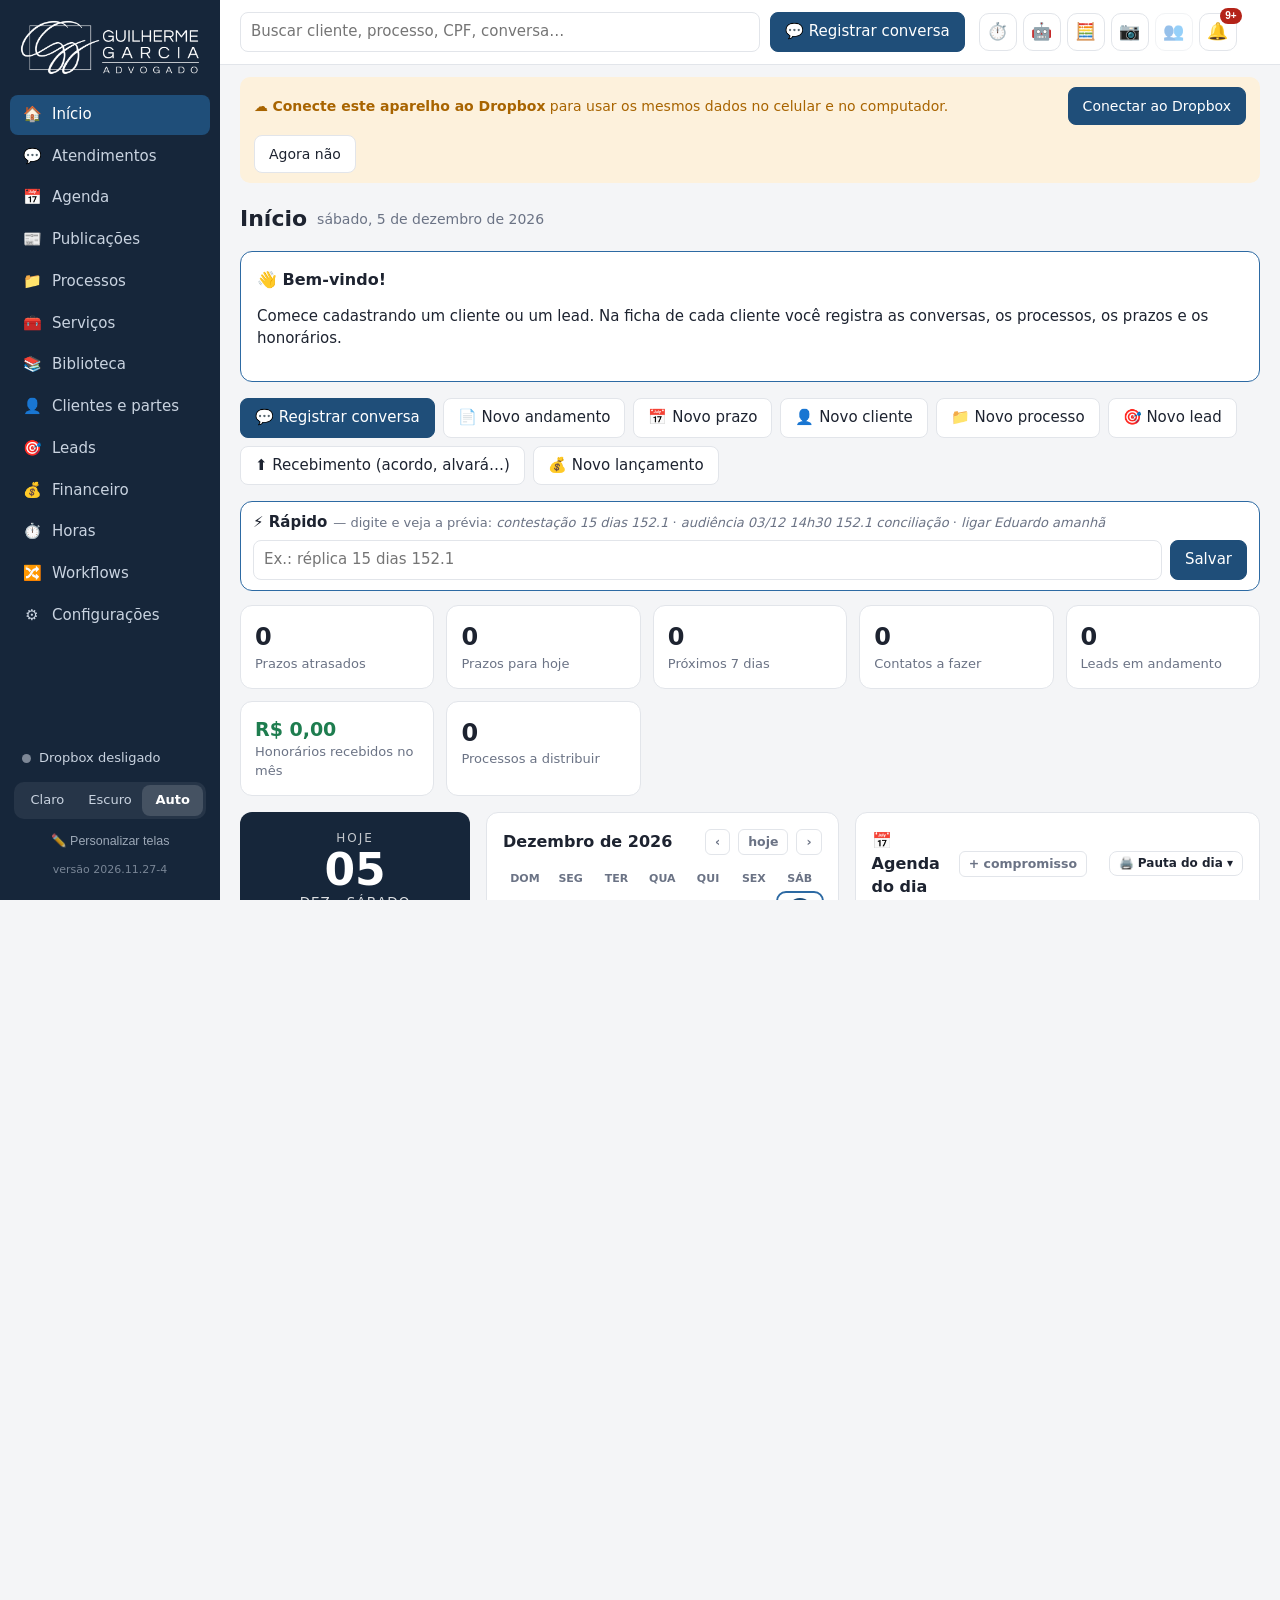
==== commit 279b4a5f: "Publicações: só “marcar como lida” tira das novas; botões iguais (fundo branco, texto preto); formul" ====
--- a/index.html
+++ b/index.html
@@ -13,7 +13,7 @@
 <link rel="apple-touch-icon-precomposed" sizes="180x180" href="apple-touch-icon-precomposed.png?v=2">
 <link rel="icon" type="image/png" href="favicon-64.png?v=2">
 <title>Meu Escritório</title>
-<link rel="stylesheet" href="css/estilo.css?v=2026.11.27-3">
+<link rel="stylesheet" href="css/estilo.css?v=2026.11.27-4">
 </head>
 <body>
 <div id="app">
@@ -82,48 +82,48 @@
 <input type="file" id="importFile" accept=".json,application/json" hidden>
 
 <script>
-const VERSAO = '2026.11.27-3';
+const VERSAO = '2026.11.27-4';
 (function(){ try{ const t = localStorage.getItem('escritorio_tema'); if(t === 'light' || t === 'dark') document.documentElement.dataset.theme = t; }catch(e){} })();
 </script>
-<script src="js/aparencia.js?v=2026.11.27-3"></script>
-<script src="js/logo.js?v=2026.11.27-3"></script>
-<script src="js/base.js?v=2026.11.27-3"></script>
-<script src="js/ia.js?v=2026.11.27-3"></script>
-<script src="js/cadastros.js?v=2026.11.27-3"></script>
-<script src="js/financeiro.js?v=2026.11.27-3"></script>
-<script src="js/telas.js?v=2026.11.27-3"></script>
-<script src="js/acoes.js?v=2026.11.27-3"></script>
-<script src="js/plano-contas.js?v=2026.11.27-3"></script>
-<script src="js/financeiro-contas.js?v=2026.11.27-3"></script>
-<script src="js/participacoes.js?v=2026.11.27-3"></script>
-<script src="js/financeiro-painel.js?v=2026.11.27-3"></script>
-<script src="js/recebimentos.js?v=2026.11.27-3"></script>
-<script src="js/servicos.js?v=2026.11.27-3"></script>
-<script src="js/biblioteca.js?v=2026.11.27-3"></script>
-<script src="js/relatorios.js?v=2026.11.27-3"></script>
-<script src="js/dropbox.js?v=2026.11.27-3"></script>
-<script src="js/publicacoes.js?v=2026.11.27-3"></script>
-<script src="js/sugestao-prazos.js?v=2026.11.27-3"></script>
-<script src="js/navegador.js?v=2026.11.27-3"></script>
-<script src="js/timesheet.js?v=2026.11.27-3"></script>
-<script src="js/campos.js?v=2026.11.27-3"></script>
-<script src="js/pessoas-campos.js?v=2026.11.27-3"></script>
-<script src="js/lote.js?v=2026.11.27-3"></script>
-<script src="js/colunas.js?v=2026.11.27-3"></script>
-<script src="js/notificacoes.js?v=2026.11.27-3"></script>
-<script src="js/assistente.js?v=2026.11.27-3"></script>
-<script src="js/calculadora.js?v=2026.11.27-3"></script>
-<script src="js/digitalizar.js?v=2026.11.27-3"></script>
-<script src="js/digitalizar-marcar.js?v=2026.11.27-3"></script>
-<script src="js/importar-antigos.js?v=2026.11.27-3"></script>
-<script src="js/cadastro-link.js?v=2026.11.27-3"></script>
-<script src="js/compromissos.js?v=2026.11.27-3"></script>
-<script src="js/workflows.js?v=2026.11.27-3"></script>
-<script src="js/backup.js?v=2026.11.27-3"></script>
-<script src="js/verificacao.js?v=2026.11.27-3"></script>
-<script src="js/google-agenda.js?v=2026.11.27-3"></script>
-<script src="js/rapido-e-celular.js?v=2026.11.27-3"></script>
-<script src="js/publicacoes-fontes.js?v=2026.11.27-3"></script>
-<script src="js/inicio.js?v=2026.11.27-3"></script>
+<script src="js/aparencia.js?v=2026.11.27-4"></script>
+<script src="js/logo.js?v=2026.11.27-4"></script>
+<script src="js/base.js?v=2026.11.27-4"></script>
+<script src="js/ia.js?v=2026.11.27-4"></script>
+<script src="js/cadastros.js?v=2026.11.27-4"></script>
+<script src="js/financeiro.js?v=2026.11.27-4"></script>
+<script src="js/telas.js?v=2026.11.27-4"></script>
+<script src="js/acoes.js?v=2026.11.27-4"></script>
+<script src="js/plano-contas.js?v=2026.11.27-4"></script>
+<script src="js/financeiro-contas.js?v=2026.11.27-4"></script>
+<script src="js/participacoes.js?v=2026.11.27-4"></script>
+<script src="js/financeiro-painel.js?v=2026.11.27-4"></script>
+<script src="js/recebimentos.js?v=2026.11.27-4"></script>
+<script src="js/servicos.js?v=2026.11.27-4"></script>
+<script src="js/biblioteca.js?v=2026.11.27-4"></script>
+<script src="js/relatorios.js?v=2026.11.27-4"></script>
+<script src="js/dropbox.js?v=2026.11.27-4"></script>
+<script src="js/publicacoes.js?v=2026.11.27-4"></script>
+<script src="js/sugestao-prazos.js?v=2026.11.27-4"></script>
+<script src="js/navegador.js?v=2026.11.27-4"></script>
+<script src="js/timesheet.js?v=2026.11.27-4"></script>
+<script src="js/campos.js?v=2026.11.27-4"></script>
+<script src="js/pessoas-campos.js?v=2026.11.27-4"></script>
+<script src="js/lote.js?v=2026.11.27-4"></script>
+<script src="js/colunas.js?v=2026.11.27-4"></script>
+<script src="js/notificacoes.js?v=2026.11.27-4"></script>
+<script src="js/assistente.js?v=2026.11.27-4"></script>
+<script src="js/calculadora.js?v=2026.11.27-4"></script>
+<script src="js/digitalizar.js?v=2026.11.27-4"></script>
+<script src="js/digitalizar-marcar.js?v=2026.11.27-4"></script>
+<script src="js/importar-antigos.js?v=2026.11.27-4"></script>
+<script src="js/cadastro-link.js?v=2026.11.27-4"></script>
+<script src="js/compromissos.js?v=2026.11.27-4"></script>
+<script src="js/workflows.js?v=2026.11.27-4"></script>
+<script src="js/backup.js?v=2026.11.27-4"></script>
+<script src="js/verificacao.js?v=2026.11.27-4"></script>
+<script src="js/google-agenda.js?v=2026.11.27-4"></script>
+<script src="js/rapido-e-celular.js?v=2026.11.27-4"></script>
+<script src="js/publicacoes-fontes.js?v=2026.11.27-4"></script>
+<script src="js/inicio.js?v=2026.11.27-4"></script>
 </body>
 </html>
--- a/css/estilo.css
+++ b/css/estilo.css
@@ -846,3 +846,7 @@
 /* Agenda do dia: botões concluir · lead · WhatsApp · editar */
 .agBtns{display:flex;flex-wrap:wrap;gap:4px;justify-content:flex-end;max-width:190px;flex:none}
 @media (max-width:600px){.agBtns{max-width:150px}}
+
+/* publicações: todos os botões das opções do mesmo tamanho, fundo branco e texto preto (pedido do usuário) */
+.pubOps>.btn,.pubOps>.mini,.pubOps>a.mini,.pubOps>.relMenu>summary{display:inline-flex;align-items:center;box-sizing:border-box;min-height:34px;padding:6px 12px;font-size:13.5px;font-weight:400;line-height:1.2;border-radius:8px;background:#fff;color:#111;border:1px solid #c4c9d1;text-decoration:none}
+.pubOps>.btn:hover,.pubOps>.mini:hover,.pubOps>a.mini:hover,.pubOps>.relMenu>summary:hover{background:#f1f3f6;color:#000}
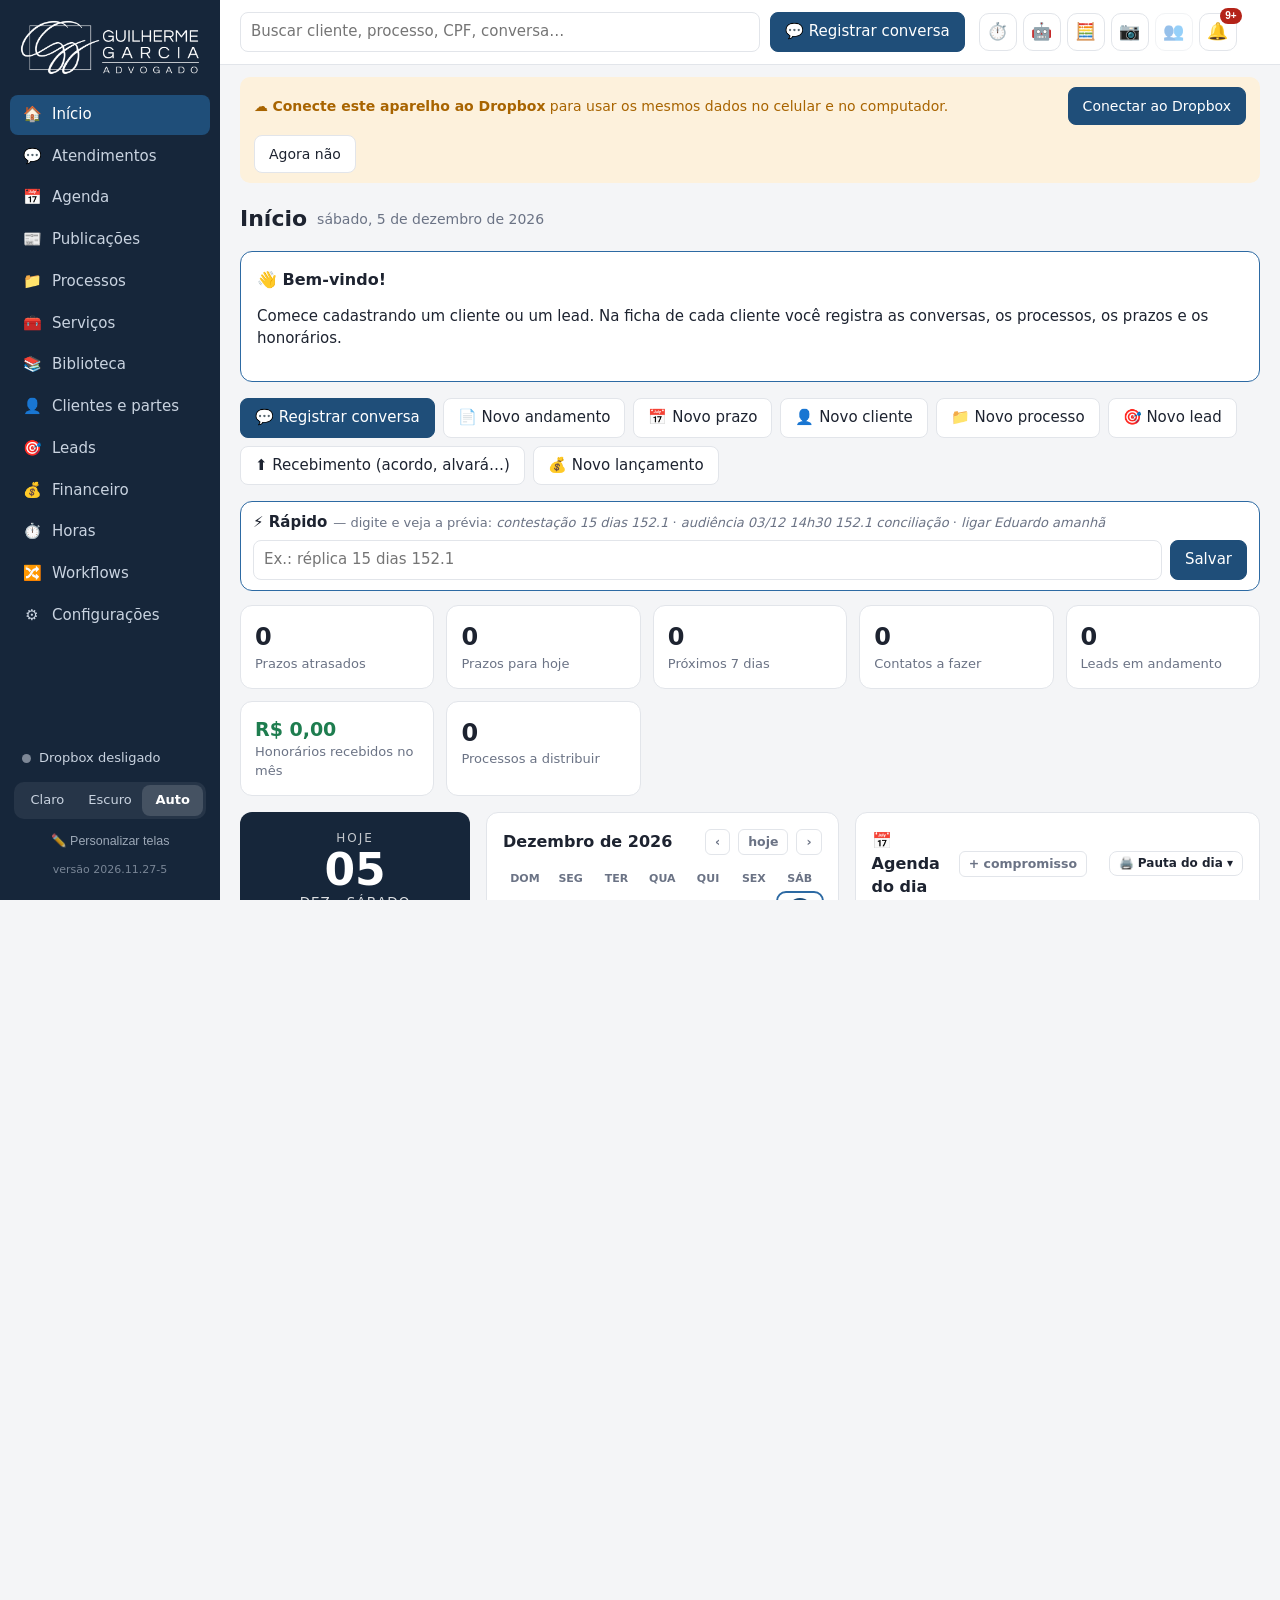
==== commit e9cf7b47: "Publicações: aba das lidas abre mesmo com publicação sem data; “desfazer” ao marcar como lida; lidas" ====
--- a/index.html
+++ b/index.html
@@ -13,7 +13,7 @@
 <link rel="apple-touch-icon-precomposed" sizes="180x180" href="apple-touch-icon-precomposed.png?v=2">
 <link rel="icon" type="image/png" href="favicon-64.png?v=2">
 <title>Meu Escritório</title>
-<link rel="stylesheet" href="css/estilo.css?v=2026.11.27-4">
+<link rel="stylesheet" href="css/estilo.css?v=2026.11.27-5">
 </head>
 <body>
 <div id="app">
@@ -82,48 +82,48 @@
 <input type="file" id="importFile" accept=".json,application/json" hidden>
 
 <script>
-const VERSAO = '2026.11.27-4';
+const VERSAO = '2026.11.27-5';
 (function(){ try{ const t = localStorage.getItem('escritorio_tema'); if(t === 'light' || t === 'dark') document.documentElement.dataset.theme = t; }catch(e){} })();
 </script>
-<script src="js/aparencia.js?v=2026.11.27-4"></script>
-<script src="js/logo.js?v=2026.11.27-4"></script>
-<script src="js/base.js?v=2026.11.27-4"></script>
-<script src="js/ia.js?v=2026.11.27-4"></script>
-<script src="js/cadastros.js?v=2026.11.27-4"></script>
-<script src="js/financeiro.js?v=2026.11.27-4"></script>
-<script src="js/telas.js?v=2026.11.27-4"></script>
-<script src="js/acoes.js?v=2026.11.27-4"></script>
-<script src="js/plano-contas.js?v=2026.11.27-4"></script>
-<script src="js/financeiro-contas.js?v=2026.11.27-4"></script>
-<script src="js/participacoes.js?v=2026.11.27-4"></script>
-<script src="js/financeiro-painel.js?v=2026.11.27-4"></script>
-<script src="js/recebimentos.js?v=2026.11.27-4"></script>
-<script src="js/servicos.js?v=2026.11.27-4"></script>
-<script src="js/biblioteca.js?v=2026.11.27-4"></script>
-<script src="js/relatorios.js?v=2026.11.27-4"></script>
-<script src="js/dropbox.js?v=2026.11.27-4"></script>
-<script src="js/publicacoes.js?v=2026.11.27-4"></script>
-<script src="js/sugestao-prazos.js?v=2026.11.27-4"></script>
-<script src="js/navegador.js?v=2026.11.27-4"></script>
-<script src="js/timesheet.js?v=2026.11.27-4"></script>
-<script src="js/campos.js?v=2026.11.27-4"></script>
-<script src="js/pessoas-campos.js?v=2026.11.27-4"></script>
-<script src="js/lote.js?v=2026.11.27-4"></script>
-<script src="js/colunas.js?v=2026.11.27-4"></script>
-<script src="js/notificacoes.js?v=2026.11.27-4"></script>
-<script src="js/assistente.js?v=2026.11.27-4"></script>
-<script src="js/calculadora.js?v=2026.11.27-4"></script>
-<script src="js/digitalizar.js?v=2026.11.27-4"></script>
-<script src="js/digitalizar-marcar.js?v=2026.11.27-4"></script>
-<script src="js/importar-antigos.js?v=2026.11.27-4"></script>
-<script src="js/cadastro-link.js?v=2026.11.27-4"></script>
-<script src="js/compromissos.js?v=2026.11.27-4"></script>
-<script src="js/workflows.js?v=2026.11.27-4"></script>
-<script src="js/backup.js?v=2026.11.27-4"></script>
-<script src="js/verificacao.js?v=2026.11.27-4"></script>
-<script src="js/google-agenda.js?v=2026.11.27-4"></script>
-<script src="js/rapido-e-celular.js?v=2026.11.27-4"></script>
-<script src="js/publicacoes-fontes.js?v=2026.11.27-4"></script>
-<script src="js/inicio.js?v=2026.11.27-4"></script>
+<script src="js/aparencia.js?v=2026.11.27-5"></script>
+<script src="js/logo.js?v=2026.11.27-5"></script>
+<script src="js/base.js?v=2026.11.27-5"></script>
+<script src="js/ia.js?v=2026.11.27-5"></script>
+<script src="js/cadastros.js?v=2026.11.27-5"></script>
+<script src="js/financeiro.js?v=2026.11.27-5"></script>
+<script src="js/telas.js?v=2026.11.27-5"></script>
+<script src="js/acoes.js?v=2026.11.27-5"></script>
+<script src="js/plano-contas.js?v=2026.11.27-5"></script>
+<script src="js/financeiro-contas.js?v=2026.11.27-5"></script>
+<script src="js/participacoes.js?v=2026.11.27-5"></script>
+<script src="js/financeiro-painel.js?v=2026.11.27-5"></script>
+<script src="js/recebimentos.js?v=2026.11.27-5"></script>
+<script src="js/servicos.js?v=2026.11.27-5"></script>
+<script src="js/biblioteca.js?v=2026.11.27-5"></script>
+<script src="js/relatorios.js?v=2026.11.27-5"></script>
+<script src="js/dropbox.js?v=2026.11.27-5"></script>
+<script src="js/publicacoes.js?v=2026.11.27-5"></script>
+<script src="js/sugestao-prazos.js?v=2026.11.27-5"></script>
+<script src="js/navegador.js?v=2026.11.27-5"></script>
+<script src="js/timesheet.js?v=2026.11.27-5"></script>
+<script src="js/campos.js?v=2026.11.27-5"></script>
+<script src="js/pessoas-campos.js?v=2026.11.27-5"></script>
+<script src="js/lote.js?v=2026.11.27-5"></script>
+<script src="js/colunas.js?v=2026.11.27-5"></script>
+<script src="js/notificacoes.js?v=2026.11.27-5"></script>
+<script src="js/assistente.js?v=2026.11.27-5"></script>
+<script src="js/calculadora.js?v=2026.11.27-5"></script>
+<script src="js/digitalizar.js?v=2026.11.27-5"></script>
+<script src="js/digitalizar-marcar.js?v=2026.11.27-5"></script>
+<script src="js/importar-antigos.js?v=2026.11.27-5"></script>
+<script src="js/cadastro-link.js?v=2026.11.27-5"></script>
+<script src="js/compromissos.js?v=2026.11.27-5"></script>
+<script src="js/workflows.js?v=2026.11.27-5"></script>
+<script src="js/backup.js?v=2026.11.27-5"></script>
+<script src="js/verificacao.js?v=2026.11.27-5"></script>
+<script src="js/google-agenda.js?v=2026.11.27-5"></script>
+<script src="js/rapido-e-celular.js?v=2026.11.27-5"></script>
+<script src="js/publicacoes-fontes.js?v=2026.11.27-5"></script>
+<script src="js/inicio.js?v=2026.11.27-5"></script>
 </body>
 </html>
--- a/css/estilo.css
+++ b/css/estilo.css
@@ -850,3 +850,4 @@
 /* publicações: todos os botões das opções do mesmo tamanho, fundo branco e texto preto (pedido do usuário) */
 .pubOps>.btn,.pubOps>.mini,.pubOps>a.mini,.pubOps>.relMenu>summary{display:inline-flex;align-items:center;box-sizing:border-box;min-height:34px;padding:6px 12px;font-size:13.5px;font-weight:400;line-height:1.2;border-radius:8px;background:#fff;color:#111;border:1px solid #c4c9d1;text-decoration:none}
 .pubOps>.btn:hover,.pubOps>.mini:hover,.pubOps>a.mini:hover,.pubOps>.relMenu>summary:hover{background:#f1f3f6;color:#000}
+.tabs.tabsQuebra{flex-wrap:wrap;overflow-x:visible}   /* publicações: as 3 abas sempre visíveis no celular (a de lidas ficava escondida) */
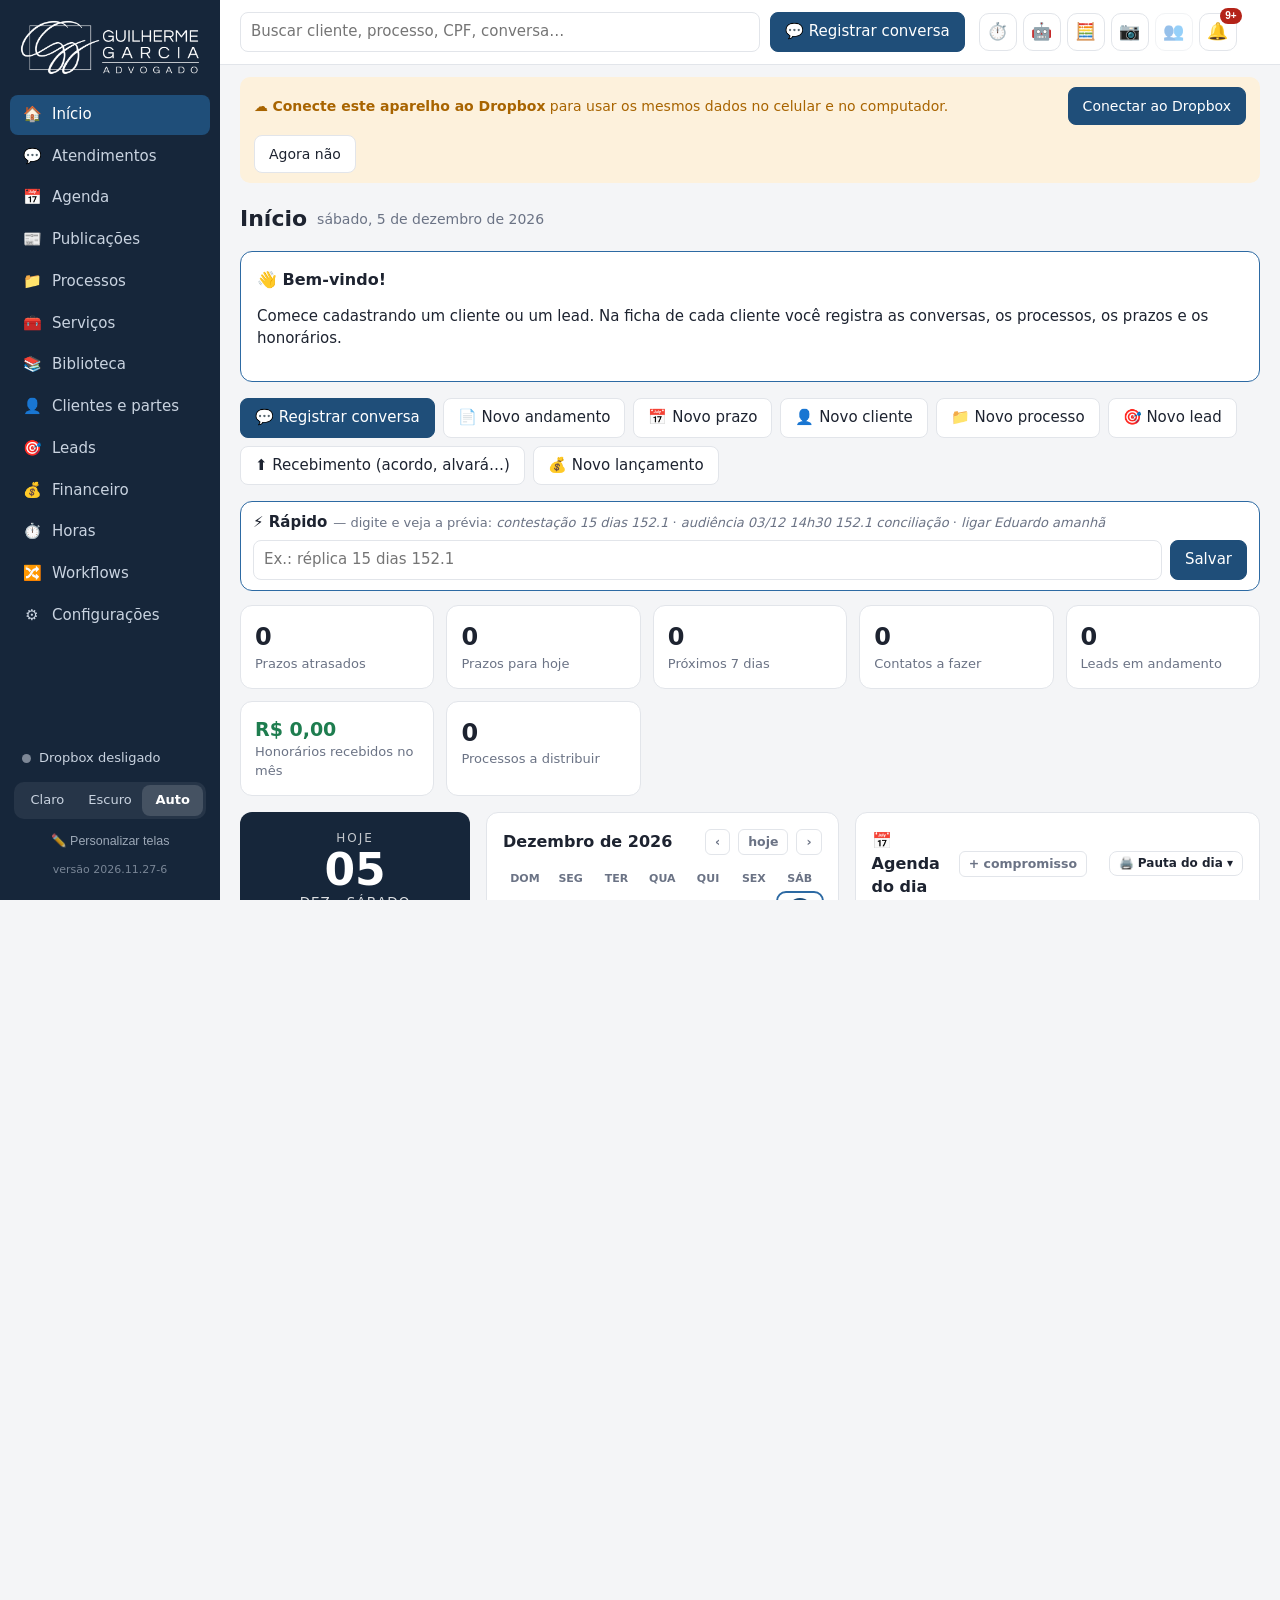
==== commit df60f081: "Leads: caixa “Criar lembrete na Google Agenda” do próximo contato vem desmarcada (só marcada se já e" ====
--- a/index.html
+++ b/index.html
@@ -13,7 +13,7 @@
 <link rel="apple-touch-icon-precomposed" sizes="180x180" href="apple-touch-icon-precomposed.png?v=2">
 <link rel="icon" type="image/png" href="favicon-64.png?v=2">
 <title>Meu Escritório</title>
-<link rel="stylesheet" href="css/estilo.css?v=2026.11.27-5">
+<link rel="stylesheet" href="css/estilo.css?v=2026.11.27-6">
 </head>
 <body>
 <div id="app">
@@ -82,48 +82,48 @@
 <input type="file" id="importFile" accept=".json,application/json" hidden>
 
 <script>
-const VERSAO = '2026.11.27-5';
+const VERSAO = '2026.11.27-6';
 (function(){ try{ const t = localStorage.getItem('escritorio_tema'); if(t === 'light' || t === 'dark') document.documentElement.dataset.theme = t; }catch(e){} })();
 </script>
-<script src="js/aparencia.js?v=2026.11.27-5"></script>
-<script src="js/logo.js?v=2026.11.27-5"></script>
-<script src="js/base.js?v=2026.11.27-5"></script>
-<script src="js/ia.js?v=2026.11.27-5"></script>
-<script src="js/cadastros.js?v=2026.11.27-5"></script>
-<script src="js/financeiro.js?v=2026.11.27-5"></script>
-<script src="js/telas.js?v=2026.11.27-5"></script>
-<script src="js/acoes.js?v=2026.11.27-5"></script>
-<script src="js/plano-contas.js?v=2026.11.27-5"></script>
-<script src="js/financeiro-contas.js?v=2026.11.27-5"></script>
-<script src="js/participacoes.js?v=2026.11.27-5"></script>
-<script src="js/financeiro-painel.js?v=2026.11.27-5"></script>
-<script src="js/recebimentos.js?v=2026.11.27-5"></script>
-<script src="js/servicos.js?v=2026.11.27-5"></script>
-<script src="js/biblioteca.js?v=2026.11.27-5"></script>
-<script src="js/relatorios.js?v=2026.11.27-5"></script>
-<script src="js/dropbox.js?v=2026.11.27-5"></script>
-<script src="js/publicacoes.js?v=2026.11.27-5"></script>
-<script src="js/sugestao-prazos.js?v=2026.11.27-5"></script>
-<script src="js/navegador.js?v=2026.11.27-5"></script>
-<script src="js/timesheet.js?v=2026.11.27-5"></script>
-<script src="js/campos.js?v=2026.11.27-5"></script>
-<script src="js/pessoas-campos.js?v=2026.11.27-5"></script>
-<script src="js/lote.js?v=2026.11.27-5"></script>
-<script src="js/colunas.js?v=2026.11.27-5"></script>
-<script src="js/notificacoes.js?v=2026.11.27-5"></script>
-<script src="js/assistente.js?v=2026.11.27-5"></script>
-<script src="js/calculadora.js?v=2026.11.27-5"></script>
-<script src="js/digitalizar.js?v=2026.11.27-5"></script>
-<script src="js/digitalizar-marcar.js?v=2026.11.27-5"></script>
-<script src="js/importar-antigos.js?v=2026.11.27-5"></script>
-<script src="js/cadastro-link.js?v=2026.11.27-5"></script>
-<script src="js/compromissos.js?v=2026.11.27-5"></script>
-<script src="js/workflows.js?v=2026.11.27-5"></script>
-<script src="js/backup.js?v=2026.11.27-5"></script>
-<script src="js/verificacao.js?v=2026.11.27-5"></script>
-<script src="js/google-agenda.js?v=2026.11.27-5"></script>
-<script src="js/rapido-e-celular.js?v=2026.11.27-5"></script>
-<script src="js/publicacoes-fontes.js?v=2026.11.27-5"></script>
-<script src="js/inicio.js?v=2026.11.27-5"></script>
+<script src="js/aparencia.js?v=2026.11.27-6"></script>
+<script src="js/logo.js?v=2026.11.27-6"></script>
+<script src="js/base.js?v=2026.11.27-6"></script>
+<script src="js/ia.js?v=2026.11.27-6"></script>
+<script src="js/cadastros.js?v=2026.11.27-6"></script>
+<script src="js/financeiro.js?v=2026.11.27-6"></script>
+<script src="js/telas.js?v=2026.11.27-6"></script>
+<script src="js/acoes.js?v=2026.11.27-6"></script>
+<script src="js/plano-contas.js?v=2026.11.27-6"></script>
+<script src="js/financeiro-contas.js?v=2026.11.27-6"></script>
+<script src="js/participacoes.js?v=2026.11.27-6"></script>
+<script src="js/financeiro-painel.js?v=2026.11.27-6"></script>
+<script src="js/recebimentos.js?v=2026.11.27-6"></script>
+<script src="js/servicos.js?v=2026.11.27-6"></script>
+<script src="js/biblioteca.js?v=2026.11.27-6"></script>
+<script src="js/relatorios.js?v=2026.11.27-6"></script>
+<script src="js/dropbox.js?v=2026.11.27-6"></script>
+<script src="js/publicacoes.js?v=2026.11.27-6"></script>
+<script src="js/sugestao-prazos.js?v=2026.11.27-6"></script>
+<script src="js/navegador.js?v=2026.11.27-6"></script>
+<script src="js/timesheet.js?v=2026.11.27-6"></script>
+<script src="js/campos.js?v=2026.11.27-6"></script>
+<script src="js/pessoas-campos.js?v=2026.11.27-6"></script>
+<script src="js/lote.js?v=2026.11.27-6"></script>
+<script src="js/colunas.js?v=2026.11.27-6"></script>
+<script src="js/notificacoes.js?v=2026.11.27-6"></script>
+<script src="js/assistente.js?v=2026.11.27-6"></script>
+<script src="js/calculadora.js?v=2026.11.27-6"></script>
+<script src="js/digitalizar.js?v=2026.11.27-6"></script>
+<script src="js/digitalizar-marcar.js?v=2026.11.27-6"></script>
+<script src="js/importar-antigos.js?v=2026.11.27-6"></script>
+<script src="js/cadastro-link.js?v=2026.11.27-6"></script>
+<script src="js/compromissos.js?v=2026.11.27-6"></script>
+<script src="js/workflows.js?v=2026.11.27-6"></script>
+<script src="js/backup.js?v=2026.11.27-6"></script>
+<script src="js/verificacao.js?v=2026.11.27-6"></script>
+<script src="js/google-agenda.js?v=2026.11.27-6"></script>
+<script src="js/rapido-e-celular.js?v=2026.11.27-6"></script>
+<script src="js/publicacoes-fontes.js?v=2026.11.27-6"></script>
+<script src="js/inicio.js?v=2026.11.27-6"></script>
 </body>
 </html>
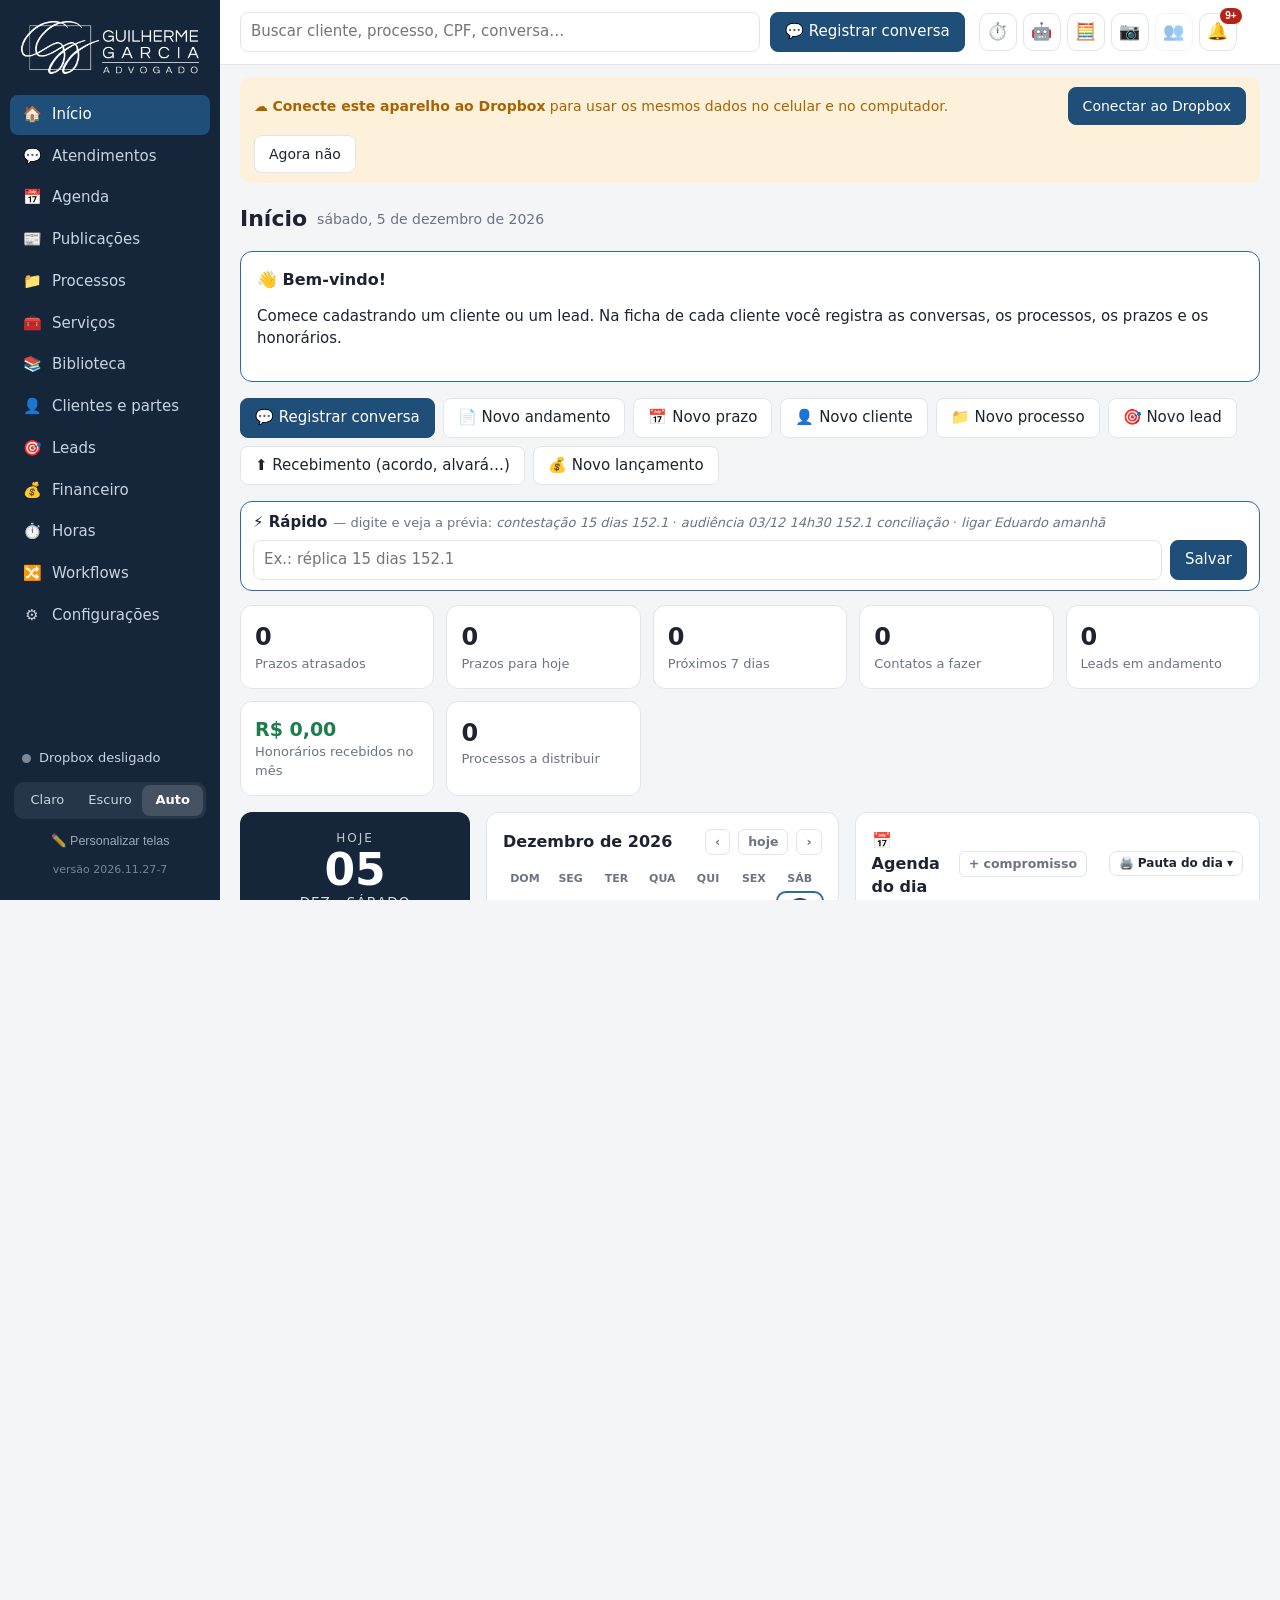
==== commit e33c9bca: "Junta a main; versão 2026.11.27-7 Co-Authored-By: Claude Opus 5.5 <noreply@anthropic.com> Claude-Ses" ====
--- a/index.html
+++ b/index.html
@@ -13,7 +13,7 @@
 <link rel="apple-touch-icon-precomposed" sizes="180x180" href="apple-touch-icon-precomposed.png?v=2">
 <link rel="icon" type="image/png" href="favicon-64.png?v=2">
 <title>Meu Escritório</title>
-<link rel="stylesheet" href="css/estilo.css?v=2026.11.27-6">
+<link rel="stylesheet" href="css/estilo.css?v=2026.11.27-7">
 </head>
 <body>
 <div id="app">
@@ -82,48 +82,48 @@
 <input type="file" id="importFile" accept=".json,application/json" hidden>
 
 <script>
-const VERSAO = '2026.11.27-6';
+const VERSAO = '2026.11.27-7';
 (function(){ try{ const t = localStorage.getItem('escritorio_tema'); if(t === 'light' || t === 'dark') document.documentElement.dataset.theme = t; }catch(e){} })();
 </script>
-<script src="js/aparencia.js?v=2026.11.27-6"></script>
-<script src="js/logo.js?v=2026.11.27-6"></script>
-<script src="js/base.js?v=2026.11.27-6"></script>
-<script src="js/ia.js?v=2026.11.27-6"></script>
-<script src="js/cadastros.js?v=2026.11.27-6"></script>
-<script src="js/financeiro.js?v=2026.11.27-6"></script>
-<script src="js/telas.js?v=2026.11.27-6"></script>
-<script src="js/acoes.js?v=2026.11.27-6"></script>
-<script src="js/plano-contas.js?v=2026.11.27-6"></script>
-<script src="js/financeiro-contas.js?v=2026.11.27-6"></script>
-<script src="js/participacoes.js?v=2026.11.27-6"></script>
-<script src="js/financeiro-painel.js?v=2026.11.27-6"></script>
-<script src="js/recebimentos.js?v=2026.11.27-6"></script>
-<script src="js/servicos.js?v=2026.11.27-6"></script>
-<script src="js/biblioteca.js?v=2026.11.27-6"></script>
-<script src="js/relatorios.js?v=2026.11.27-6"></script>
-<script src="js/dropbox.js?v=2026.11.27-6"></script>
-<script src="js/publicacoes.js?v=2026.11.27-6"></script>
-<script src="js/sugestao-prazos.js?v=2026.11.27-6"></script>
-<script src="js/navegador.js?v=2026.11.27-6"></script>
-<script src="js/timesheet.js?v=2026.11.27-6"></script>
-<script src="js/campos.js?v=2026.11.27-6"></script>
-<script src="js/pessoas-campos.js?v=2026.11.27-6"></script>
-<script src="js/lote.js?v=2026.11.27-6"></script>
-<script src="js/colunas.js?v=2026.11.27-6"></script>
-<script src="js/notificacoes.js?v=2026.11.27-6"></script>
-<script src="js/assistente.js?v=2026.11.27-6"></script>
-<script src="js/calculadora.js?v=2026.11.27-6"></script>
-<script src="js/digitalizar.js?v=2026.11.27-6"></script>
-<script src="js/digitalizar-marcar.js?v=2026.11.27-6"></script>
-<script src="js/importar-antigos.js?v=2026.11.27-6"></script>
-<script src="js/cadastro-link.js?v=2026.11.27-6"></script>
-<script src="js/compromissos.js?v=2026.11.27-6"></script>
-<script src="js/workflows.js?v=2026.11.27-6"></script>
-<script src="js/backup.js?v=2026.11.27-6"></script>
-<script src="js/verificacao.js?v=2026.11.27-6"></script>
-<script src="js/google-agenda.js?v=2026.11.27-6"></script>
-<script src="js/rapido-e-celular.js?v=2026.11.27-6"></script>
-<script src="js/publicacoes-fontes.js?v=2026.11.27-6"></script>
-<script src="js/inicio.js?v=2026.11.27-6"></script>
+<script src="js/aparencia.js?v=2026.11.27-7"></script>
+<script src="js/logo.js?v=2026.11.27-7"></script>
+<script src="js/base.js?v=2026.11.27-7"></script>
+<script src="js/ia.js?v=2026.11.27-7"></script>
+<script src="js/cadastros.js?v=2026.11.27-7"></script>
+<script src="js/financeiro.js?v=2026.11.27-7"></script>
+<script src="js/telas.js?v=2026.11.27-7"></script>
+<script src="js/acoes.js?v=2026.11.27-7"></script>
+<script src="js/plano-contas.js?v=2026.11.27-7"></script>
+<script src="js/financeiro-contas.js?v=2026.11.27-7"></script>
+<script src="js/participacoes.js?v=2026.11.27-7"></script>
+<script src="js/financeiro-painel.js?v=2026.11.27-7"></script>
+<script src="js/recebimentos.js?v=2026.11.27-7"></script>
+<script src="js/servicos.js?v=2026.11.27-7"></script>
+<script src="js/biblioteca.js?v=2026.11.27-7"></script>
+<script src="js/relatorios.js?v=2026.11.27-7"></script>
+<script src="js/dropbox.js?v=2026.11.27-7"></script>
+<script src="js/publicacoes.js?v=2026.11.27-7"></script>
+<script src="js/sugestao-prazos.js?v=2026.11.27-7"></script>
+<script src="js/navegador.js?v=2026.11.27-7"></script>
+<script src="js/timesheet.js?v=2026.11.27-7"></script>
+<script src="js/campos.js?v=2026.11.27-7"></script>
+<script src="js/pessoas-campos.js?v=2026.11.27-7"></script>
+<script src="js/lote.js?v=2026.11.27-7"></script>
+<script src="js/colunas.js?v=2026.11.27-7"></script>
+<script src="js/notificacoes.js?v=2026.11.27-7"></script>
+<script src="js/assistente.js?v=2026.11.27-7"></script>
+<script src="js/calculadora.js?v=2026.11.27-7"></script>
+<script src="js/digitalizar.js?v=2026.11.27-7"></script>
+<script src="js/digitalizar-marcar.js?v=2026.11.27-7"></script>
+<script src="js/importar-antigos.js?v=2026.11.27-7"></script>
+<script src="js/cadastro-link.js?v=2026.11.27-7"></script>
+<script src="js/compromissos.js?v=2026.11.27-7"></script>
+<script src="js/workflows.js?v=2026.11.27-7"></script>
+<script src="js/backup.js?v=2026.11.27-7"></script>
+<script src="js/verificacao.js?v=2026.11.27-7"></script>
+<script src="js/google-agenda.js?v=2026.11.27-7"></script>
+<script src="js/rapido-e-celular.js?v=2026.11.27-7"></script>
+<script src="js/publicacoes-fontes.js?v=2026.11.27-7"></script>
+<script src="js/inicio.js?v=2026.11.27-7"></script>
 </body>
 </html>
--- a/css/estilo.css
+++ b/css/estilo.css
@@ -37,6 +37,9 @@
 #view{padding:20px;max-width:1300px;width:100%}
 h1{font-size:22px;margin:0 0 16px;display:flex;gap:10px;align-items:center;flex-wrap:wrap}
 h1 .btn{font-size:14.5px;font-weight:400}
+h1.h1d{flex-wrap:nowrap;align-items:flex-start}
+h1.h1d .h1t{flex:1 1 auto;min-width:0;display:flex;flex-wrap:wrap;gap:6px 10px;align-items:center;overflow-wrap:anywhere;padding-top:4px}
+h1.h1d .h1b{flex:0 0 auto;max-width:75%;display:flex;flex-wrap:wrap;justify-content:flex-end;gap:10px;align-items:center}
 h1 small{font-size:14px;color:var(--muted);font-weight:400}
 h2{font-size:16px;margin:0 0 12px;display:flex;align-items:center;gap:8px}
 h2 .sp,.sp{flex:1}
@@ -279,6 +282,9 @@
   #toastU{left:12px!important;right:12px;width:auto!important;max-width:none!important;transform:none!important;bottom:calc(78px + env(safe-area-inset-bottom))!important;justify-content:space-between}
   #bulk{bottom:calc(74px + env(safe-area-inset-bottom));max-width:calc(100vw - 16px)}
   h1 .sp{flex-basis:100%;height:0}
+  h1.h1d{flex-wrap:wrap}
+  h1.h1d .h1t{flex-basis:100%;padding-top:0}
+  h1.h1d .h1b{max-width:none;flex-basis:100%;justify-content:flex-start;gap:6px}
   h2{flex-wrap:wrap}
   .quick{display:grid;grid-template-columns:1fr 1fr;gap:6px}
   .quick .btn{white-space:normal;text-align:left;padding:9px 10px;font-size:13.5px}
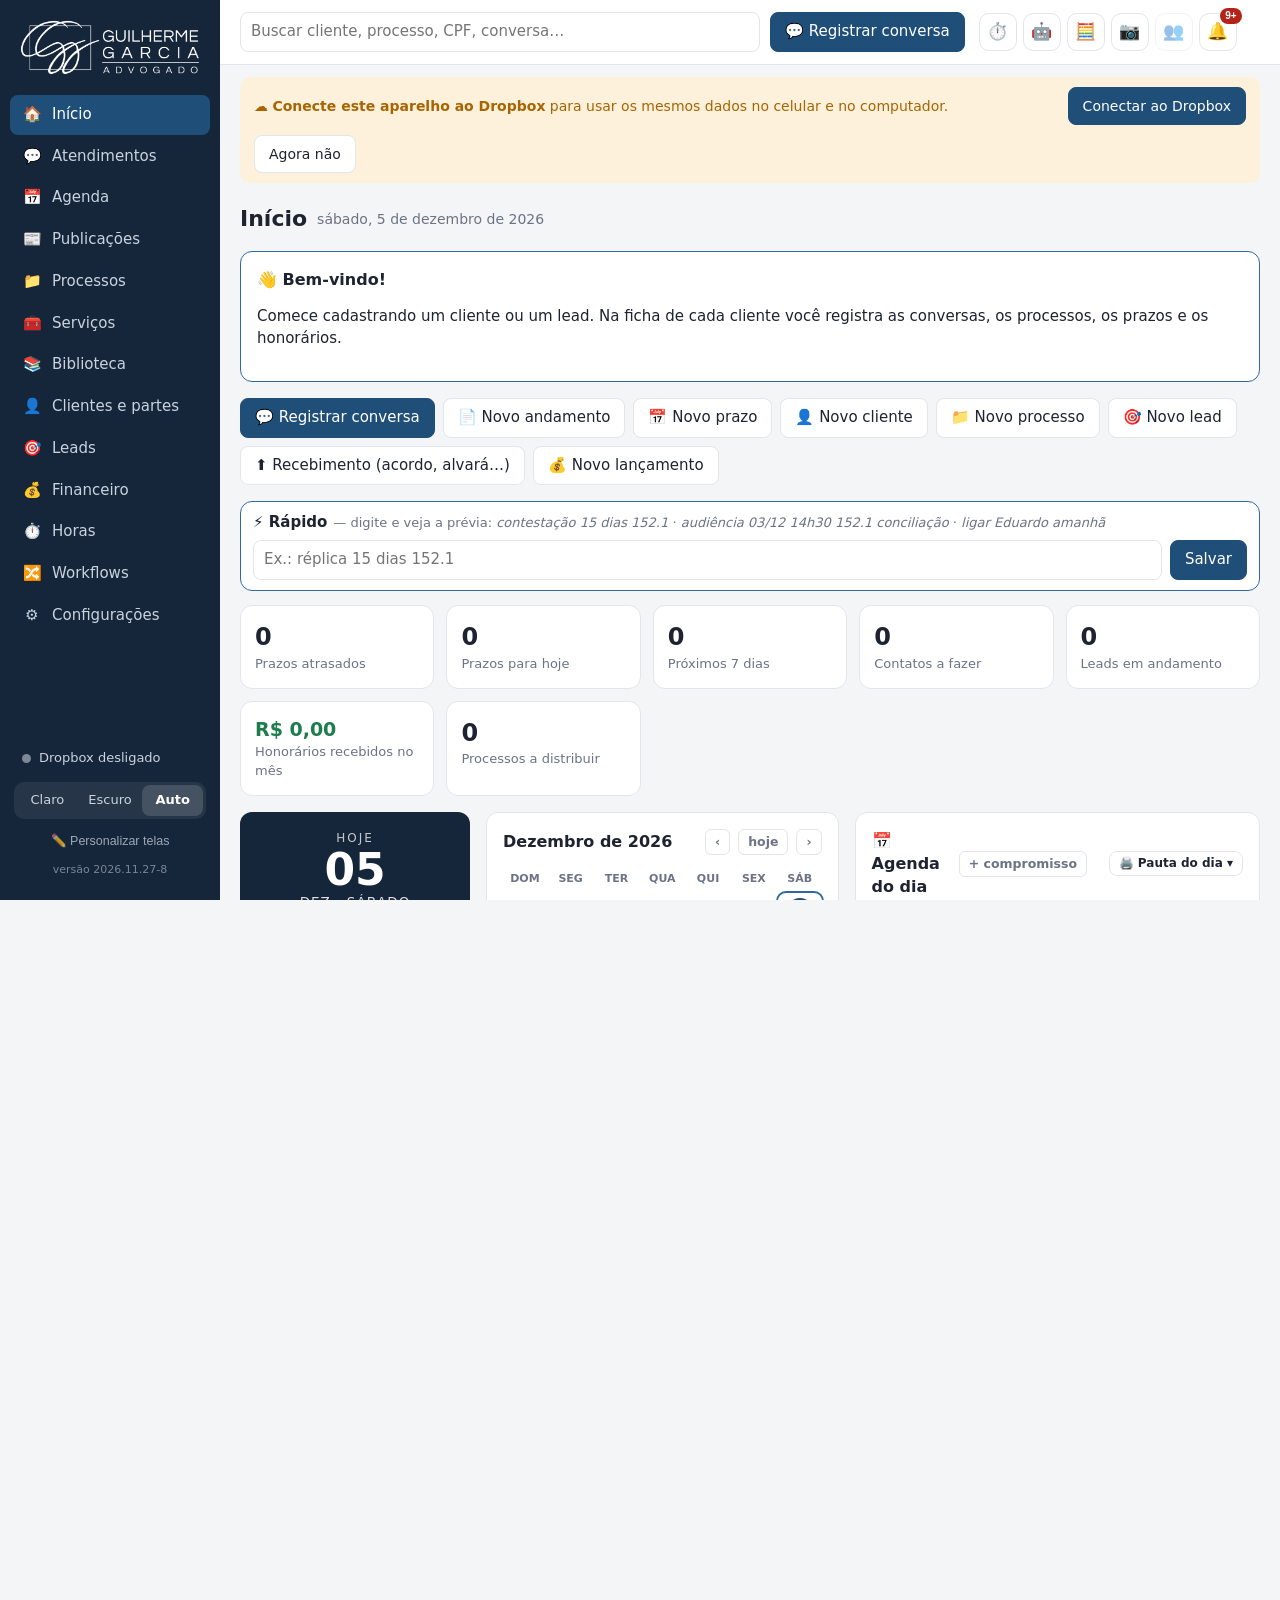
==== commit 9c264dd0: "Junta a main; versão 2026.11.27-8 Co-Authored-By: Claude Opus 5.5 <noreply@anthropic.com> Claude-Ses" ====
--- a/index.html
+++ b/index.html
@@ -13,7 +13,7 @@
 <link rel="apple-touch-icon-precomposed" sizes="180x180" href="apple-touch-icon-precomposed.png?v=2">
 <link rel="icon" type="image/png" href="favicon-64.png?v=2">
 <title>Meu Escritório</title>
-<link rel="stylesheet" href="css/estilo.css?v=2026.11.27-7">
+<link rel="stylesheet" href="css/estilo.css?v=2026.11.27-8">
 </head>
 <body>
 <div id="app">
@@ -82,48 +82,48 @@
 <input type="file" id="importFile" accept=".json,application/json" hidden>
 
 <script>
-const VERSAO = '2026.11.27-7';
+const VERSAO = '2026.11.27-8';
 (function(){ try{ const t = localStorage.getItem('escritorio_tema'); if(t === 'light' || t === 'dark') document.documentElement.dataset.theme = t; }catch(e){} })();
 </script>
-<script src="js/aparencia.js?v=2026.11.27-7"></script>
-<script src="js/logo.js?v=2026.11.27-7"></script>
-<script src="js/base.js?v=2026.11.27-7"></script>
-<script src="js/ia.js?v=2026.11.27-7"></script>
-<script src="js/cadastros.js?v=2026.11.27-7"></script>
-<script src="js/financeiro.js?v=2026.11.27-7"></script>
-<script src="js/telas.js?v=2026.11.27-7"></script>
-<script src="js/acoes.js?v=2026.11.27-7"></script>
-<script src="js/plano-contas.js?v=2026.11.27-7"></script>
-<script src="js/financeiro-contas.js?v=2026.11.27-7"></script>
-<script src="js/participacoes.js?v=2026.11.27-7"></script>
-<script src="js/financeiro-painel.js?v=2026.11.27-7"></script>
-<script src="js/recebimentos.js?v=2026.11.27-7"></script>
-<script src="js/servicos.js?v=2026.11.27-7"></script>
-<script src="js/biblioteca.js?v=2026.11.27-7"></script>
-<script src="js/relatorios.js?v=2026.11.27-7"></script>
-<script src="js/dropbox.js?v=2026.11.27-7"></script>
-<script src="js/publicacoes.js?v=2026.11.27-7"></script>
-<script src="js/sugestao-prazos.js?v=2026.11.27-7"></script>
-<script src="js/navegador.js?v=2026.11.27-7"></script>
-<script src="js/timesheet.js?v=2026.11.27-7"></script>
-<script src="js/campos.js?v=2026.11.27-7"></script>
-<script src="js/pessoas-campos.js?v=2026.11.27-7"></script>
-<script src="js/lote.js?v=2026.11.27-7"></script>
-<script src="js/colunas.js?v=2026.11.27-7"></script>
-<script src="js/notificacoes.js?v=2026.11.27-7"></script>
-<script src="js/assistente.js?v=2026.11.27-7"></script>
-<script src="js/calculadora.js?v=2026.11.27-7"></script>
-<script src="js/digitalizar.js?v=2026.11.27-7"></script>
-<script src="js/digitalizar-marcar.js?v=2026.11.27-7"></script>
-<script src="js/importar-antigos.js?v=2026.11.27-7"></script>
-<script src="js/cadastro-link.js?v=2026.11.27-7"></script>
-<script src="js/compromissos.js?v=2026.11.27-7"></script>
-<script src="js/workflows.js?v=2026.11.27-7"></script>
-<script src="js/backup.js?v=2026.11.27-7"></script>
-<script src="js/verificacao.js?v=2026.11.27-7"></script>
-<script src="js/google-agenda.js?v=2026.11.27-7"></script>
-<script src="js/rapido-e-celular.js?v=2026.11.27-7"></script>
-<script src="js/publicacoes-fontes.js?v=2026.11.27-7"></script>
-<script src="js/inicio.js?v=2026.11.27-7"></script>
+<script src="js/aparencia.js?v=2026.11.27-8"></script>
+<script src="js/logo.js?v=2026.11.27-8"></script>
+<script src="js/base.js?v=2026.11.27-8"></script>
+<script src="js/ia.js?v=2026.11.27-8"></script>
+<script src="js/cadastros.js?v=2026.11.27-8"></script>
+<script src="js/financeiro.js?v=2026.11.27-8"></script>
+<script src="js/telas.js?v=2026.11.27-8"></script>
+<script src="js/acoes.js?v=2026.11.27-8"></script>
+<script src="js/plano-contas.js?v=2026.11.27-8"></script>
+<script src="js/financeiro-contas.js?v=2026.11.27-8"></script>
+<script src="js/participacoes.js?v=2026.11.27-8"></script>
+<script src="js/financeiro-painel.js?v=2026.11.27-8"></script>
+<script src="js/recebimentos.js?v=2026.11.27-8"></script>
+<script src="js/servicos.js?v=2026.11.27-8"></script>
+<script src="js/biblioteca.js?v=2026.11.27-8"></script>
+<script src="js/relatorios.js?v=2026.11.27-8"></script>
+<script src="js/dropbox.js?v=2026.11.27-8"></script>
+<script src="js/publicacoes.js?v=2026.11.27-8"></script>
+<script src="js/sugestao-prazos.js?v=2026.11.27-8"></script>
+<script src="js/navegador.js?v=2026.11.27-8"></script>
+<script src="js/timesheet.js?v=2026.11.27-8"></script>
+<script src="js/campos.js?v=2026.11.27-8"></script>
+<script src="js/pessoas-campos.js?v=2026.11.27-8"></script>
+<script src="js/lote.js?v=2026.11.27-8"></script>
+<script src="js/colunas.js?v=2026.11.27-8"></script>
+<script src="js/notificacoes.js?v=2026.11.27-8"></script>
+<script src="js/assistente.js?v=2026.11.27-8"></script>
+<script src="js/calculadora.js?v=2026.11.27-8"></script>
+<script src="js/digitalizar.js?v=2026.11.27-8"></script>
+<script src="js/digitalizar-marcar.js?v=2026.11.27-8"></script>
+<script src="js/importar-antigos.js?v=2026.11.27-8"></script>
+<script src="js/cadastro-link.js?v=2026.11.27-8"></script>
+<script src="js/compromissos.js?v=2026.11.27-8"></script>
+<script src="js/workflows.js?v=2026.11.27-8"></script>
+<script src="js/backup.js?v=2026.11.27-8"></script>
+<script src="js/verificacao.js?v=2026.11.27-8"></script>
+<script src="js/google-agenda.js?v=2026.11.27-8"></script>
+<script src="js/rapido-e-celular.js?v=2026.11.27-8"></script>
+<script src="js/publicacoes-fontes.js?v=2026.11.27-8"></script>
+<script src="js/inicio.js?v=2026.11.27-8"></script>
 </body>
 </html>
--- a/css/estilo.css
+++ b/css/estilo.css
@@ -2,17 +2,17 @@
 :root{
   --bg:#f4f5f7;--panel:#fff;--text:#1d2330;--muted:#6b7385;--line:#e2e5ea;
   --pri:#1f4e79;--pri2:#2d6aa3;--priSoft:#e7eff8;--ok:#1e7d4f;--okSoft:#e3f4ea;
-  --warn:#a86400;--warnSoft:#fdf1dc;--bad:#b42318;--badSoft:#fde8e6;--side:#16263a;--sideText:#c9d3e0;
+  --warn:#a86400;--warnSoft:#fdf1dc;--hoje:#c2410c;--bad:#b42318;--badSoft:#fde8e6;--side:#16263a;--sideText:#c9d3e0;
   --priText:#fff;--acc:var(--pri);--accText:#fff;--onSide:#fff;--sideHover:rgba(255,255,255,.07);--sideChip:rgba(255,255,255,.14);--sideLinha:rgba(255,255,255,.25);--sideAlerta:#ff8a80;--logoFiltro:invert(1);
 }
 @media (prefers-color-scheme: dark){:root:not([data-theme="light"]){
   --bg:#12161d;--panel:#1b212b;--text:#e6e9ef;--muted:#9aa3b2;--line:#2c3441;
   --pri:#5b9bd5;--pri2:#7fb2e0;--priSoft:#1f2d3d;--ok:#4cc38a;--okSoft:#17302a;
-  --warn:#e3a33b;--warnSoft:#33281a;--bad:#f07167;--badSoft:#3a1f1f;--side:#0d1117;--sideText:#aeb8c6;}}
+  --warn:#e3a33b;--warnSoft:#33281a;--hoje:#fb923c;--bad:#f07167;--badSoft:#3a1f1f;--side:#0d1117;--sideText:#aeb8c6;}}
 :root[data-theme="dark"]{
   --bg:#12161d;--panel:#1b212b;--text:#e6e9ef;--muted:#9aa3b2;--line:#2c3441;
   --pri:#5b9bd5;--pri2:#7fb2e0;--priSoft:#1f2d3d;--ok:#4cc38a;--okSoft:#17302a;
-  --warn:#e3a33b;--warnSoft:#33281a;--bad:#f07167;--badSoft:#3a1f1f;--side:#0d1117;--sideText:#aeb8c6;color-scheme:dark}
+  --warn:#e3a33b;--warnSoft:#33281a;--hoje:#fb923c;--bad:#f07167;--badSoft:#3a1f1f;--side:#0d1117;--sideText:#aeb8c6;color-scheme:dark}
 :root[data-theme="light"]{color-scheme:light}
 #temaBtn{font-size:16px;padding:6px 10px;line-height:1;margin-left:auto}
 *{box-sizing:border-box}
@@ -87,7 +87,9 @@
 .li:last-child{border-bottom:0}
 .li .grow{flex:1;min-width:0}
 .li .sub{font-size:13px;color:var(--muted)}
-.li.late b{color:var(--bad)}.li.today b{color:var(--warn)}
+/* tela inicial: atrasado = vermelho · do dia = laranja (--hoje) · próximos = cor normal; sessão em julgamento agora = verde */
+.li.late b,.li.late b a{color:var(--bad)}.li.today b,.li.today b a{color:var(--hoje)}.li.ativo b,.li.ativo b a{color:var(--ok)}
+.li.finVenc{background:var(--badSoft);border-left:4px solid var(--bad);padding-left:8px;border-radius:6px;margin:2px 0}
 .li.done b{text-decoration:line-through;color:var(--muted)}
 .empty{color:var(--muted);font-size:14px;padding:6px 0}
 .tl{position:relative}
@@ -168,6 +170,8 @@
 .agItem:last-child{border-bottom:0}
 .agItem .hr{min-width:46px;font-weight:700;font-size:13px;color:var(--pri)}
 .agItem .bar{width:4px;align-self:stretch;border-radius:4px}
+.agItem.late .grow>b{color:var(--bad)}.agItem.late .hr{color:var(--bad);font-size:12px}.agItem.today .grow>b{color:var(--hoje)}
+.stat.hoje .n{color:var(--hoje)}
 .clamp{display:-webkit-box;-webkit-line-clamp:3;-webkit-box-orient:vertical;overflow:hidden}
 .verMais{font:inherit;font-size:12.5px;color:var(--pri);cursor:pointer;background:none;border:0;padding:0;margin-top:2px}
 .pgrid{display:grid;grid-template-columns:repeat(3,minmax(0,1fr));gap:6px 16px}
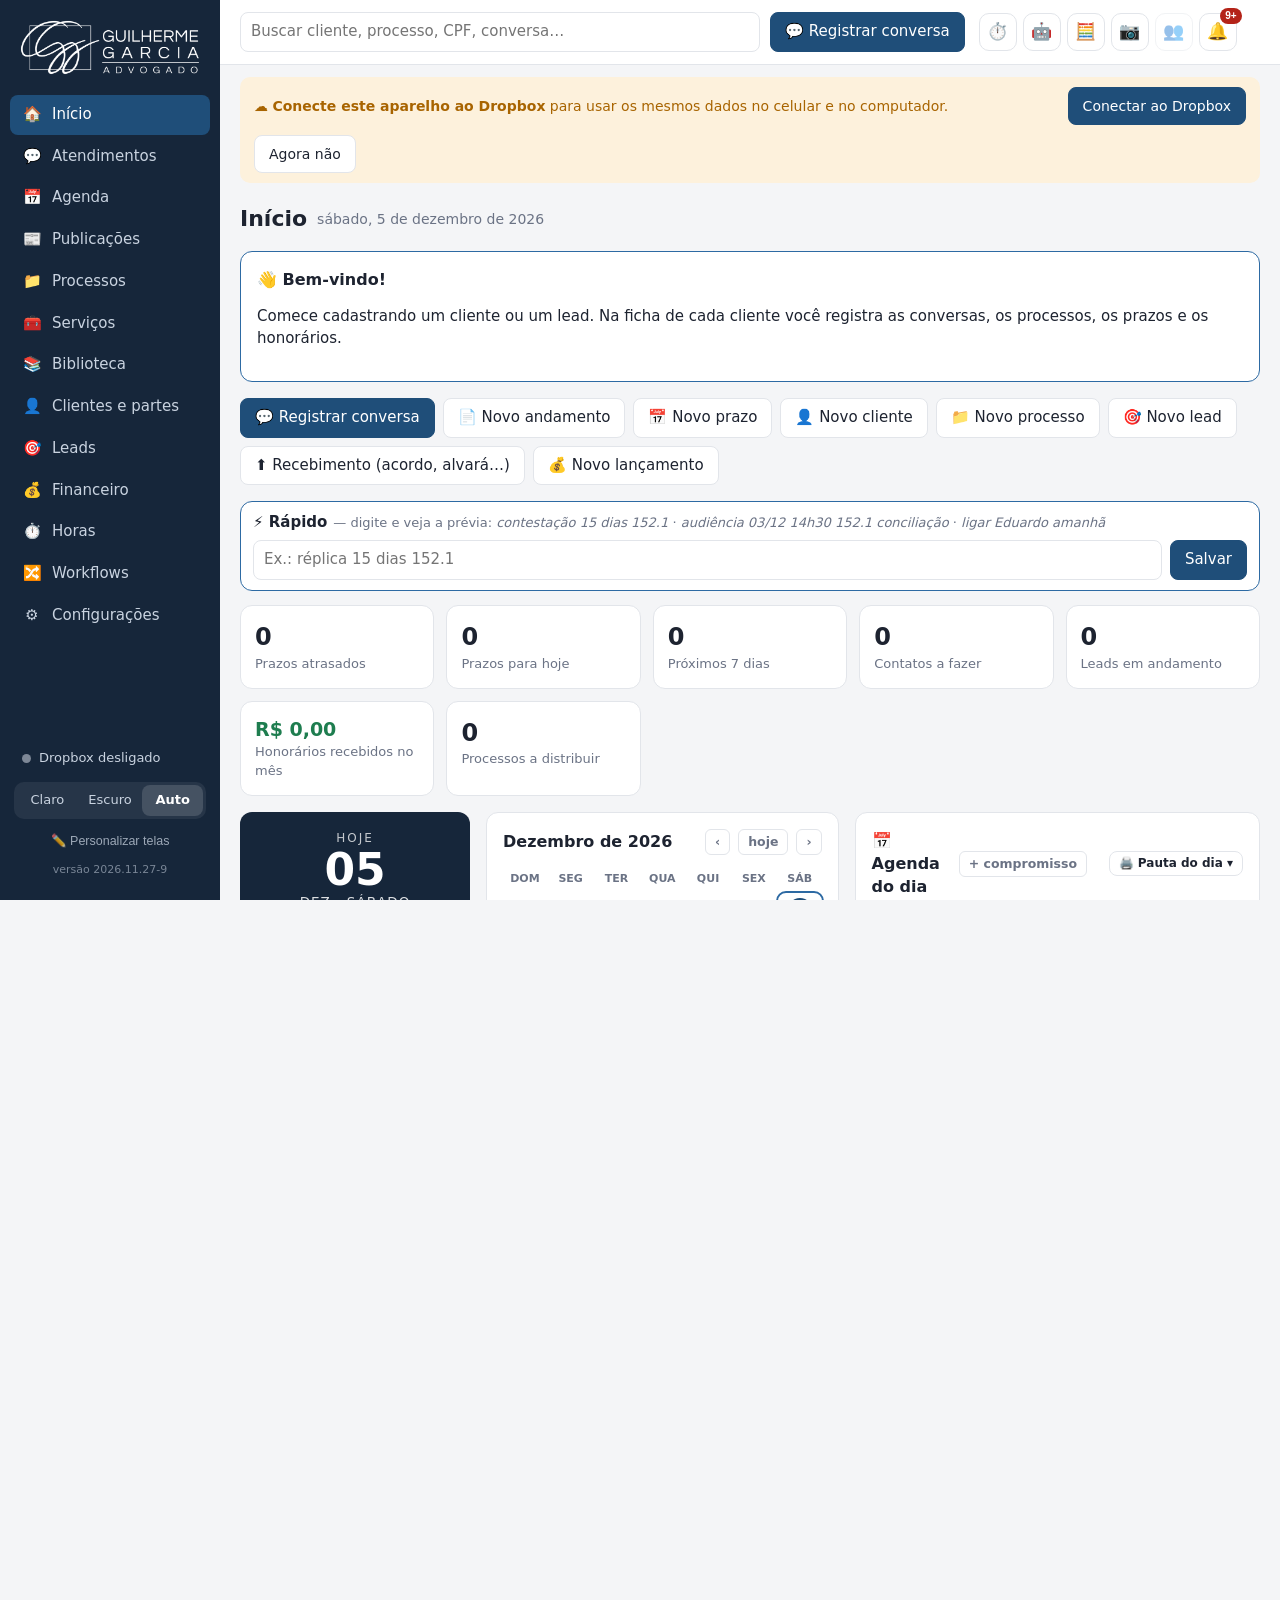
==== commit 3a23fffb: "Junta a main; versão 2026.11.27-9 Co-Authored-By: Claude Opus 5.5 <noreply@anthropic.com> Claude-Ses" ====
--- a/index.html
+++ b/index.html
@@ -13,7 +13,7 @@
 <link rel="apple-touch-icon-precomposed" sizes="180x180" href="apple-touch-icon-precomposed.png?v=2">
 <link rel="icon" type="image/png" href="favicon-64.png?v=2">
 <title>Meu Escritório</title>
-<link rel="stylesheet" href="css/estilo.css?v=2026.11.27-8">
+<link rel="stylesheet" href="css/estilo.css?v=2026.11.27-9">
 </head>
 <body>
 <div id="app">
@@ -82,48 +82,48 @@
 <input type="file" id="importFile" accept=".json,application/json" hidden>
 
 <script>
-const VERSAO = '2026.11.27-8';
+const VERSAO = '2026.11.27-9';
 (function(){ try{ const t = localStorage.getItem('escritorio_tema'); if(t === 'light' || t === 'dark') document.documentElement.dataset.theme = t; }catch(e){} })();
 </script>
-<script src="js/aparencia.js?v=2026.11.27-8"></script>
-<script src="js/logo.js?v=2026.11.27-8"></script>
-<script src="js/base.js?v=2026.11.27-8"></script>
-<script src="js/ia.js?v=2026.11.27-8"></script>
-<script src="js/cadastros.js?v=2026.11.27-8"></script>
-<script src="js/financeiro.js?v=2026.11.27-8"></script>
-<script src="js/telas.js?v=2026.11.27-8"></script>
-<script src="js/acoes.js?v=2026.11.27-8"></script>
-<script src="js/plano-contas.js?v=2026.11.27-8"></script>
-<script src="js/financeiro-contas.js?v=2026.11.27-8"></script>
-<script src="js/participacoes.js?v=2026.11.27-8"></script>
-<script src="js/financeiro-painel.js?v=2026.11.27-8"></script>
-<script src="js/recebimentos.js?v=2026.11.27-8"></script>
-<script src="js/servicos.js?v=2026.11.27-8"></script>
-<script src="js/biblioteca.js?v=2026.11.27-8"></script>
-<script src="js/relatorios.js?v=2026.11.27-8"></script>
-<script src="js/dropbox.js?v=2026.11.27-8"></script>
-<script src="js/publicacoes.js?v=2026.11.27-8"></script>
-<script src="js/sugestao-prazos.js?v=2026.11.27-8"></script>
-<script src="js/navegador.js?v=2026.11.27-8"></script>
-<script src="js/timesheet.js?v=2026.11.27-8"></script>
-<script src="js/campos.js?v=2026.11.27-8"></script>
-<script src="js/pessoas-campos.js?v=2026.11.27-8"></script>
-<script src="js/lote.js?v=2026.11.27-8"></script>
-<script src="js/colunas.js?v=2026.11.27-8"></script>
-<script src="js/notificacoes.js?v=2026.11.27-8"></script>
-<script src="js/assistente.js?v=2026.11.27-8"></script>
-<script src="js/calculadora.js?v=2026.11.27-8"></script>
-<script src="js/digitalizar.js?v=2026.11.27-8"></script>
-<script src="js/digitalizar-marcar.js?v=2026.11.27-8"></script>
-<script src="js/importar-antigos.js?v=2026.11.27-8"></script>
-<script src="js/cadastro-link.js?v=2026.11.27-8"></script>
-<script src="js/compromissos.js?v=2026.11.27-8"></script>
-<script src="js/workflows.js?v=2026.11.27-8"></script>
-<script src="js/backup.js?v=2026.11.27-8"></script>
-<script src="js/verificacao.js?v=2026.11.27-8"></script>
-<script src="js/google-agenda.js?v=2026.11.27-8"></script>
-<script src="js/rapido-e-celular.js?v=2026.11.27-8"></script>
-<script src="js/publicacoes-fontes.js?v=2026.11.27-8"></script>
-<script src="js/inicio.js?v=2026.11.27-8"></script>
+<script src="js/aparencia.js?v=2026.11.27-9"></script>
+<script src="js/logo.js?v=2026.11.27-9"></script>
+<script src="js/base.js?v=2026.11.27-9"></script>
+<script src="js/ia.js?v=2026.11.27-9"></script>
+<script src="js/cadastros.js?v=2026.11.27-9"></script>
+<script src="js/financeiro.js?v=2026.11.27-9"></script>
+<script src="js/telas.js?v=2026.11.27-9"></script>
+<script src="js/acoes.js?v=2026.11.27-9"></script>
+<script src="js/plano-contas.js?v=2026.11.27-9"></script>
+<script src="js/financeiro-contas.js?v=2026.11.27-9"></script>
+<script src="js/participacoes.js?v=2026.11.27-9"></script>
+<script src="js/financeiro-painel.js?v=2026.11.27-9"></script>
+<script src="js/recebimentos.js?v=2026.11.27-9"></script>
+<script src="js/servicos.js?v=2026.11.27-9"></script>
+<script src="js/biblioteca.js?v=2026.11.27-9"></script>
+<script src="js/relatorios.js?v=2026.11.27-9"></script>
+<script src="js/dropbox.js?v=2026.11.27-9"></script>
+<script src="js/publicacoes.js?v=2026.11.27-9"></script>
+<script src="js/sugestao-prazos.js?v=2026.11.27-9"></script>
+<script src="js/navegador.js?v=2026.11.27-9"></script>
+<script src="js/timesheet.js?v=2026.11.27-9"></script>
+<script src="js/campos.js?v=2026.11.27-9"></script>
+<script src="js/pessoas-campos.js?v=2026.11.27-9"></script>
+<script src="js/lote.js?v=2026.11.27-9"></script>
+<script src="js/colunas.js?v=2026.11.27-9"></script>
+<script src="js/notificacoes.js?v=2026.11.27-9"></script>
+<script src="js/assistente.js?v=2026.11.27-9"></script>
+<script src="js/calculadora.js?v=2026.11.27-9"></script>
+<script src="js/digitalizar.js?v=2026.11.27-9"></script>
+<script src="js/digitalizar-marcar.js?v=2026.11.27-9"></script>
+<script src="js/importar-antigos.js?v=2026.11.27-9"></script>
+<script src="js/cadastro-link.js?v=2026.11.27-9"></script>
+<script src="js/compromissos.js?v=2026.11.27-9"></script>
+<script src="js/workflows.js?v=2026.11.27-9"></script>
+<script src="js/backup.js?v=2026.11.27-9"></script>
+<script src="js/verificacao.js?v=2026.11.27-9"></script>
+<script src="js/google-agenda.js?v=2026.11.27-9"></script>
+<script src="js/rapido-e-celular.js?v=2026.11.27-9"></script>
+<script src="js/publicacoes-fontes.js?v=2026.11.27-9"></script>
+<script src="js/inicio.js?v=2026.11.27-9"></script>
 </body>
 </html>
--- a/css/estilo.css
+++ b/css/estilo.css
@@ -2,17 +2,17 @@
 :root{
   --bg:#f4f5f7;--panel:#fff;--text:#1d2330;--muted:#6b7385;--line:#e2e5ea;
   --pri:#1f4e79;--pri2:#2d6aa3;--priSoft:#e7eff8;--ok:#1e7d4f;--okSoft:#e3f4ea;
-  --warn:#a86400;--warnSoft:#fdf1dc;--hoje:#c2410c;--bad:#b42318;--badSoft:#fde8e6;--side:#16263a;--sideText:#c9d3e0;
+  --warn:#a86400;--warnSoft:#fdf1dc;--bad:#b42318;--badSoft:#fde8e6;--side:#16263a;--sideText:#c9d3e0;
   --priText:#fff;--acc:var(--pri);--accText:#fff;--onSide:#fff;--sideHover:rgba(255,255,255,.07);--sideChip:rgba(255,255,255,.14);--sideLinha:rgba(255,255,255,.25);--sideAlerta:#ff8a80;--logoFiltro:invert(1);
 }
 @media (prefers-color-scheme: dark){:root:not([data-theme="light"]){
   --bg:#12161d;--panel:#1b212b;--text:#e6e9ef;--muted:#9aa3b2;--line:#2c3441;
   --pri:#5b9bd5;--pri2:#7fb2e0;--priSoft:#1f2d3d;--ok:#4cc38a;--okSoft:#17302a;
-  --warn:#e3a33b;--warnSoft:#33281a;--hoje:#fb923c;--bad:#f07167;--badSoft:#3a1f1f;--side:#0d1117;--sideText:#aeb8c6;}}
+  --warn:#e3a33b;--warnSoft:#33281a;--bad:#f07167;--badSoft:#3a1f1f;--side:#0d1117;--sideText:#aeb8c6;}}
 :root[data-theme="dark"]{
   --bg:#12161d;--panel:#1b212b;--text:#e6e9ef;--muted:#9aa3b2;--line:#2c3441;
   --pri:#5b9bd5;--pri2:#7fb2e0;--priSoft:#1f2d3d;--ok:#4cc38a;--okSoft:#17302a;
-  --warn:#e3a33b;--warnSoft:#33281a;--hoje:#fb923c;--bad:#f07167;--badSoft:#3a1f1f;--side:#0d1117;--sideText:#aeb8c6;color-scheme:dark}
+  --warn:#e3a33b;--warnSoft:#33281a;--bad:#f07167;--badSoft:#3a1f1f;--side:#0d1117;--sideText:#aeb8c6;color-scheme:dark}
 :root[data-theme="light"]{color-scheme:light}
 #temaBtn{font-size:16px;padding:6px 10px;line-height:1;margin-left:auto}
 *{box-sizing:border-box}
@@ -87,9 +87,7 @@
 .li:last-child{border-bottom:0}
 .li .grow{flex:1;min-width:0}
 .li .sub{font-size:13px;color:var(--muted)}
-/* tela inicial: atrasado = vermelho · do dia = laranja (--hoje) · próximos = cor normal; sessão em julgamento agora = verde */
-.li.late b,.li.late b a{color:var(--bad)}.li.today b,.li.today b a{color:var(--hoje)}.li.ativo b,.li.ativo b a{color:var(--ok)}
-.li.finVenc{background:var(--badSoft);border-left:4px solid var(--bad);padding-left:8px;border-radius:6px;margin:2px 0}
+.li.late b{color:var(--bad)}.li.today b{color:var(--warn)}
 .li.done b{text-decoration:line-through;color:var(--muted)}
 .empty{color:var(--muted);font-size:14px;padding:6px 0}
 .tl{position:relative}
@@ -170,8 +168,6 @@
 .agItem:last-child{border-bottom:0}
 .agItem .hr{min-width:46px;font-weight:700;font-size:13px;color:var(--pri)}
 .agItem .bar{width:4px;align-self:stretch;border-radius:4px}
-.agItem.late .grow>b{color:var(--bad)}.agItem.late .hr{color:var(--bad);font-size:12px}.agItem.today .grow>b{color:var(--hoje)}
-.stat.hoje .n{color:var(--hoje)}
 .clamp{display:-webkit-box;-webkit-line-clamp:3;-webkit-box-orient:vertical;overflow:hidden}
 .verMais{font:inherit;font-size:12.5px;color:var(--pri);cursor:pointer;background:none;border:0;padding:0;margin-top:2px}
 .pgrid{display:grid;grid-template-columns:repeat(3,minmax(0,1fr));gap:6px 16px}
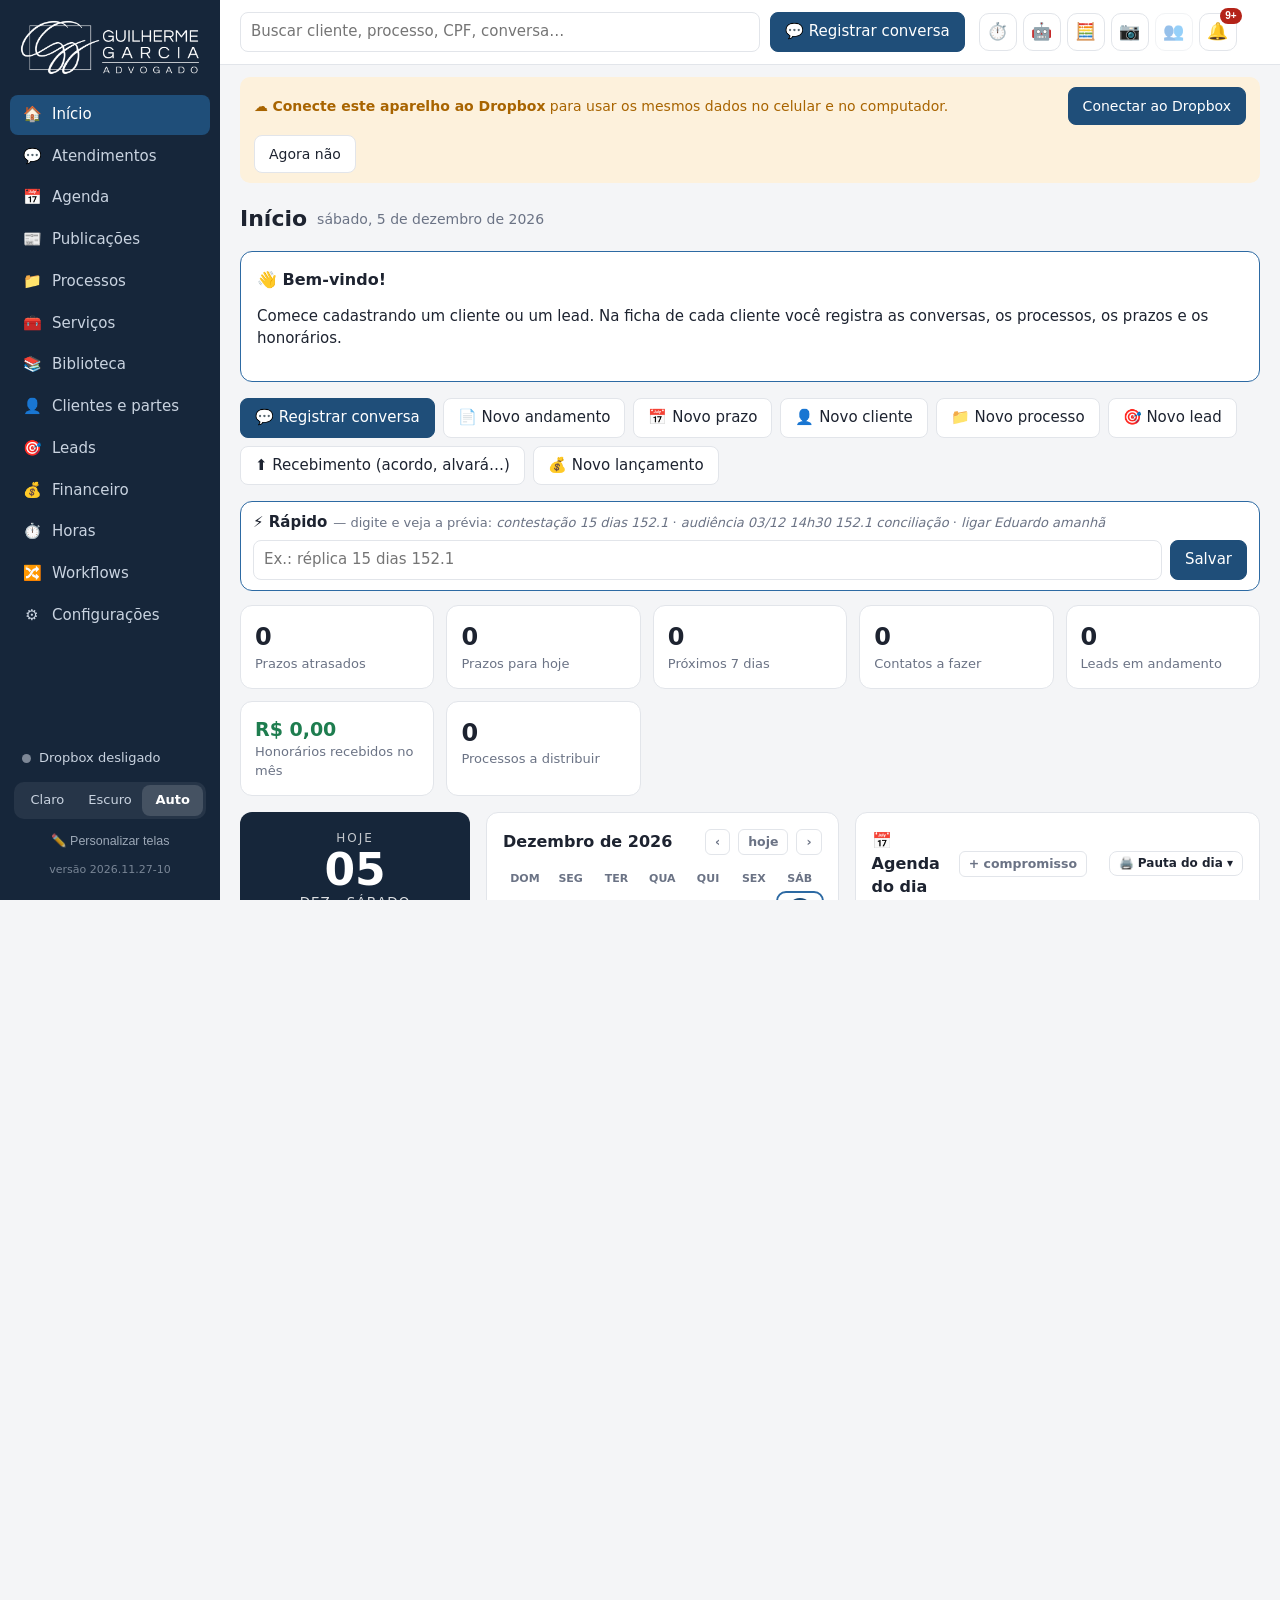
==== commit 3bc03e63: "Junta a main; versão 2026.11.27-10 (representante legal na ficha do processo) Co-Authored-By: Claude" ====
--- a/index.html
+++ b/index.html
@@ -13,7 +13,7 @@
 <link rel="apple-touch-icon-precomposed" sizes="180x180" href="apple-touch-icon-precomposed.png?v=2">
 <link rel="icon" type="image/png" href="favicon-64.png?v=2">
 <title>Meu Escritório</title>
-<link rel="stylesheet" href="css/estilo.css?v=2026.11.27-9">
+<link rel="stylesheet" href="css/estilo.css?v=2026.11.27-10">
 </head>
 <body>
 <div id="app">
@@ -82,48 +82,48 @@
 <input type="file" id="importFile" accept=".json,application/json" hidden>
 
 <script>
-const VERSAO = '2026.11.27-9';
+const VERSAO = '2026.11.27-10';
 (function(){ try{ const t = localStorage.getItem('escritorio_tema'); if(t === 'light' || t === 'dark') document.documentElement.dataset.theme = t; }catch(e){} })();
 </script>
-<script src="js/aparencia.js?v=2026.11.27-9"></script>
-<script src="js/logo.js?v=2026.11.27-9"></script>
-<script src="js/base.js?v=2026.11.27-9"></script>
-<script src="js/ia.js?v=2026.11.27-9"></script>
-<script src="js/cadastros.js?v=2026.11.27-9"></script>
-<script src="js/financeiro.js?v=2026.11.27-9"></script>
-<script src="js/telas.js?v=2026.11.27-9"></script>
-<script src="js/acoes.js?v=2026.11.27-9"></script>
-<script src="js/plano-contas.js?v=2026.11.27-9"></script>
-<script src="js/financeiro-contas.js?v=2026.11.27-9"></script>
-<script src="js/participacoes.js?v=2026.11.27-9"></script>
-<script src="js/financeiro-painel.js?v=2026.11.27-9"></script>
-<script src="js/recebimentos.js?v=2026.11.27-9"></script>
-<script src="js/servicos.js?v=2026.11.27-9"></script>
-<script src="js/biblioteca.js?v=2026.11.27-9"></script>
-<script src="js/relatorios.js?v=2026.11.27-9"></script>
-<script src="js/dropbox.js?v=2026.11.27-9"></script>
-<script src="js/publicacoes.js?v=2026.11.27-9"></script>
-<script src="js/sugestao-prazos.js?v=2026.11.27-9"></script>
-<script src="js/navegador.js?v=2026.11.27-9"></script>
-<script src="js/timesheet.js?v=2026.11.27-9"></script>
-<script src="js/campos.js?v=2026.11.27-9"></script>
-<script src="js/pessoas-campos.js?v=2026.11.27-9"></script>
-<script src="js/lote.js?v=2026.11.27-9"></script>
-<script src="js/colunas.js?v=2026.11.27-9"></script>
-<script src="js/notificacoes.js?v=2026.11.27-9"></script>
-<script src="js/assistente.js?v=2026.11.27-9"></script>
-<script src="js/calculadora.js?v=2026.11.27-9"></script>
-<script src="js/digitalizar.js?v=2026.11.27-9"></script>
-<script src="js/digitalizar-marcar.js?v=2026.11.27-9"></script>
-<script src="js/importar-antigos.js?v=2026.11.27-9"></script>
-<script src="js/cadastro-link.js?v=2026.11.27-9"></script>
-<script src="js/compromissos.js?v=2026.11.27-9"></script>
-<script src="js/workflows.js?v=2026.11.27-9"></script>
-<script src="js/backup.js?v=2026.11.27-9"></script>
-<script src="js/verificacao.js?v=2026.11.27-9"></script>
-<script src="js/google-agenda.js?v=2026.11.27-9"></script>
-<script src="js/rapido-e-celular.js?v=2026.11.27-9"></script>
-<script src="js/publicacoes-fontes.js?v=2026.11.27-9"></script>
-<script src="js/inicio.js?v=2026.11.27-9"></script>
+<script src="js/aparencia.js?v=2026.11.27-10"></script>
+<script src="js/logo.js?v=2026.11.27-10"></script>
+<script src="js/base.js?v=2026.11.27-10"></script>
+<script src="js/ia.js?v=2026.11.27-10"></script>
+<script src="js/cadastros.js?v=2026.11.27-10"></script>
+<script src="js/financeiro.js?v=2026.11.27-10"></script>
+<script src="js/telas.js?v=2026.11.27-10"></script>
+<script src="js/acoes.js?v=2026.11.27-10"></script>
+<script src="js/plano-contas.js?v=2026.11.27-10"></script>
+<script src="js/financeiro-contas.js?v=2026.11.27-10"></script>
+<script src="js/participacoes.js?v=2026.11.27-10"></script>
+<script src="js/financeiro-painel.js?v=2026.11.27-10"></script>
+<script src="js/recebimentos.js?v=2026.11.27-10"></script>
+<script src="js/servicos.js?v=2026.11.27-10"></script>
+<script src="js/biblioteca.js?v=2026.11.27-10"></script>
+<script src="js/relatorios.js?v=2026.11.27-10"></script>
+<script src="js/dropbox.js?v=2026.11.27-10"></script>
+<script src="js/publicacoes.js?v=2026.11.27-10"></script>
+<script src="js/sugestao-prazos.js?v=2026.11.27-10"></script>
+<script src="js/navegador.js?v=2026.11.27-10"></script>
+<script src="js/timesheet.js?v=2026.11.27-10"></script>
+<script src="js/campos.js?v=2026.11.27-10"></script>
+<script src="js/pessoas-campos.js?v=2026.11.27-10"></script>
+<script src="js/lote.js?v=2026.11.27-10"></script>
+<script src="js/colunas.js?v=2026.11.27-10"></script>
+<script src="js/notificacoes.js?v=2026.11.27-10"></script>
+<script src="js/assistente.js?v=2026.11.27-10"></script>
+<script src="js/calculadora.js?v=2026.11.27-10"></script>
+<script src="js/digitalizar.js?v=2026.11.27-10"></script>
+<script src="js/digitalizar-marcar.js?v=2026.11.27-10"></script>
+<script src="js/importar-antigos.js?v=2026.11.27-10"></script>
+<script src="js/cadastro-link.js?v=2026.11.27-10"></script>
+<script src="js/compromissos.js?v=2026.11.27-10"></script>
+<script src="js/workflows.js?v=2026.11.27-10"></script>
+<script src="js/backup.js?v=2026.11.27-10"></script>
+<script src="js/verificacao.js?v=2026.11.27-10"></script>
+<script src="js/google-agenda.js?v=2026.11.27-10"></script>
+<script src="js/rapido-e-celular.js?v=2026.11.27-10"></script>
+<script src="js/publicacoes-fontes.js?v=2026.11.27-10"></script>
+<script src="js/inicio.js?v=2026.11.27-10"></script>
 </body>
 </html>
--- a/css/estilo.css
+++ b/css/estilo.css
@@ -2,17 +2,17 @@
 :root{
   --bg:#f4f5f7;--panel:#fff;--text:#1d2330;--muted:#6b7385;--line:#e2e5ea;
   --pri:#1f4e79;--pri2:#2d6aa3;--priSoft:#e7eff8;--ok:#1e7d4f;--okSoft:#e3f4ea;
-  --warn:#a86400;--warnSoft:#fdf1dc;--bad:#b42318;--badSoft:#fde8e6;--side:#16263a;--sideText:#c9d3e0;
+  --warn:#a86400;--warnSoft:#fdf1dc;--hoje:#c2410c;--bad:#b42318;--badSoft:#fde8e6;--side:#16263a;--sideText:#c9d3e0;
   --priText:#fff;--acc:var(--pri);--accText:#fff;--onSide:#fff;--sideHover:rgba(255,255,255,.07);--sideChip:rgba(255,255,255,.14);--sideLinha:rgba(255,255,255,.25);--sideAlerta:#ff8a80;--logoFiltro:invert(1);
 }
 @media (prefers-color-scheme: dark){:root:not([data-theme="light"]){
   --bg:#12161d;--panel:#1b212b;--text:#e6e9ef;--muted:#9aa3b2;--line:#2c3441;
   --pri:#5b9bd5;--pri2:#7fb2e0;--priSoft:#1f2d3d;--ok:#4cc38a;--okSoft:#17302a;
-  --warn:#e3a33b;--warnSoft:#33281a;--bad:#f07167;--badSoft:#3a1f1f;--side:#0d1117;--sideText:#aeb8c6;}}
+  --warn:#e3a33b;--warnSoft:#33281a;--hoje:#fb923c;--bad:#f07167;--badSoft:#3a1f1f;--side:#0d1117;--sideText:#aeb8c6;}}
 :root[data-theme="dark"]{
   --bg:#12161d;--panel:#1b212b;--text:#e6e9ef;--muted:#9aa3b2;--line:#2c3441;
   --pri:#5b9bd5;--pri2:#7fb2e0;--priSoft:#1f2d3d;--ok:#4cc38a;--okSoft:#17302a;
-  --warn:#e3a33b;--warnSoft:#33281a;--bad:#f07167;--badSoft:#3a1f1f;--side:#0d1117;--sideText:#aeb8c6;color-scheme:dark}
+  --warn:#e3a33b;--warnSoft:#33281a;--hoje:#fb923c;--bad:#f07167;--badSoft:#3a1f1f;--side:#0d1117;--sideText:#aeb8c6;color-scheme:dark}
 :root[data-theme="light"]{color-scheme:light}
 #temaBtn{font-size:16px;padding:6px 10px;line-height:1;margin-left:auto}
 *{box-sizing:border-box}
@@ -87,7 +87,9 @@
 .li:last-child{border-bottom:0}
 .li .grow{flex:1;min-width:0}
 .li .sub{font-size:13px;color:var(--muted)}
-.li.late b{color:var(--bad)}.li.today b{color:var(--warn)}
+/* tela inicial: atrasado = vermelho · do dia = laranja (--hoje) · próximos = cor normal; sessão em julgamento agora = verde */
+.li.late b,.li.late b a{color:var(--bad)}.li.today b,.li.today b a{color:var(--hoje)}.li.ativo b,.li.ativo b a{color:var(--ok)}
+.li.finVenc{background:var(--badSoft);border-left:4px solid var(--bad);padding-left:8px;border-radius:6px;margin:2px 0}
 .li.done b{text-decoration:line-through;color:var(--muted)}
 .empty{color:var(--muted);font-size:14px;padding:6px 0}
 .tl{position:relative}
@@ -168,6 +170,8 @@
 .agItem:last-child{border-bottom:0}
 .agItem .hr{min-width:46px;font-weight:700;font-size:13px;color:var(--pri)}
 .agItem .bar{width:4px;align-self:stretch;border-radius:4px}
+.agItem.late .grow>b{color:var(--bad)}.agItem.late .hr{color:var(--bad);font-size:12px}.agItem.today .grow>b{color:var(--hoje)}
+.stat.hoje .n{color:var(--hoje)}
 .clamp{display:-webkit-box;-webkit-line-clamp:3;-webkit-box-orient:vertical;overflow:hidden}
 .verMais{font:inherit;font-size:12.5px;color:var(--pri);cursor:pointer;background:none;border:0;padding:0;margin-top:2px}
 .pgrid{display:grid;grid-template-columns:repeat(3,minmax(0,1fr));gap:6px 16px}
